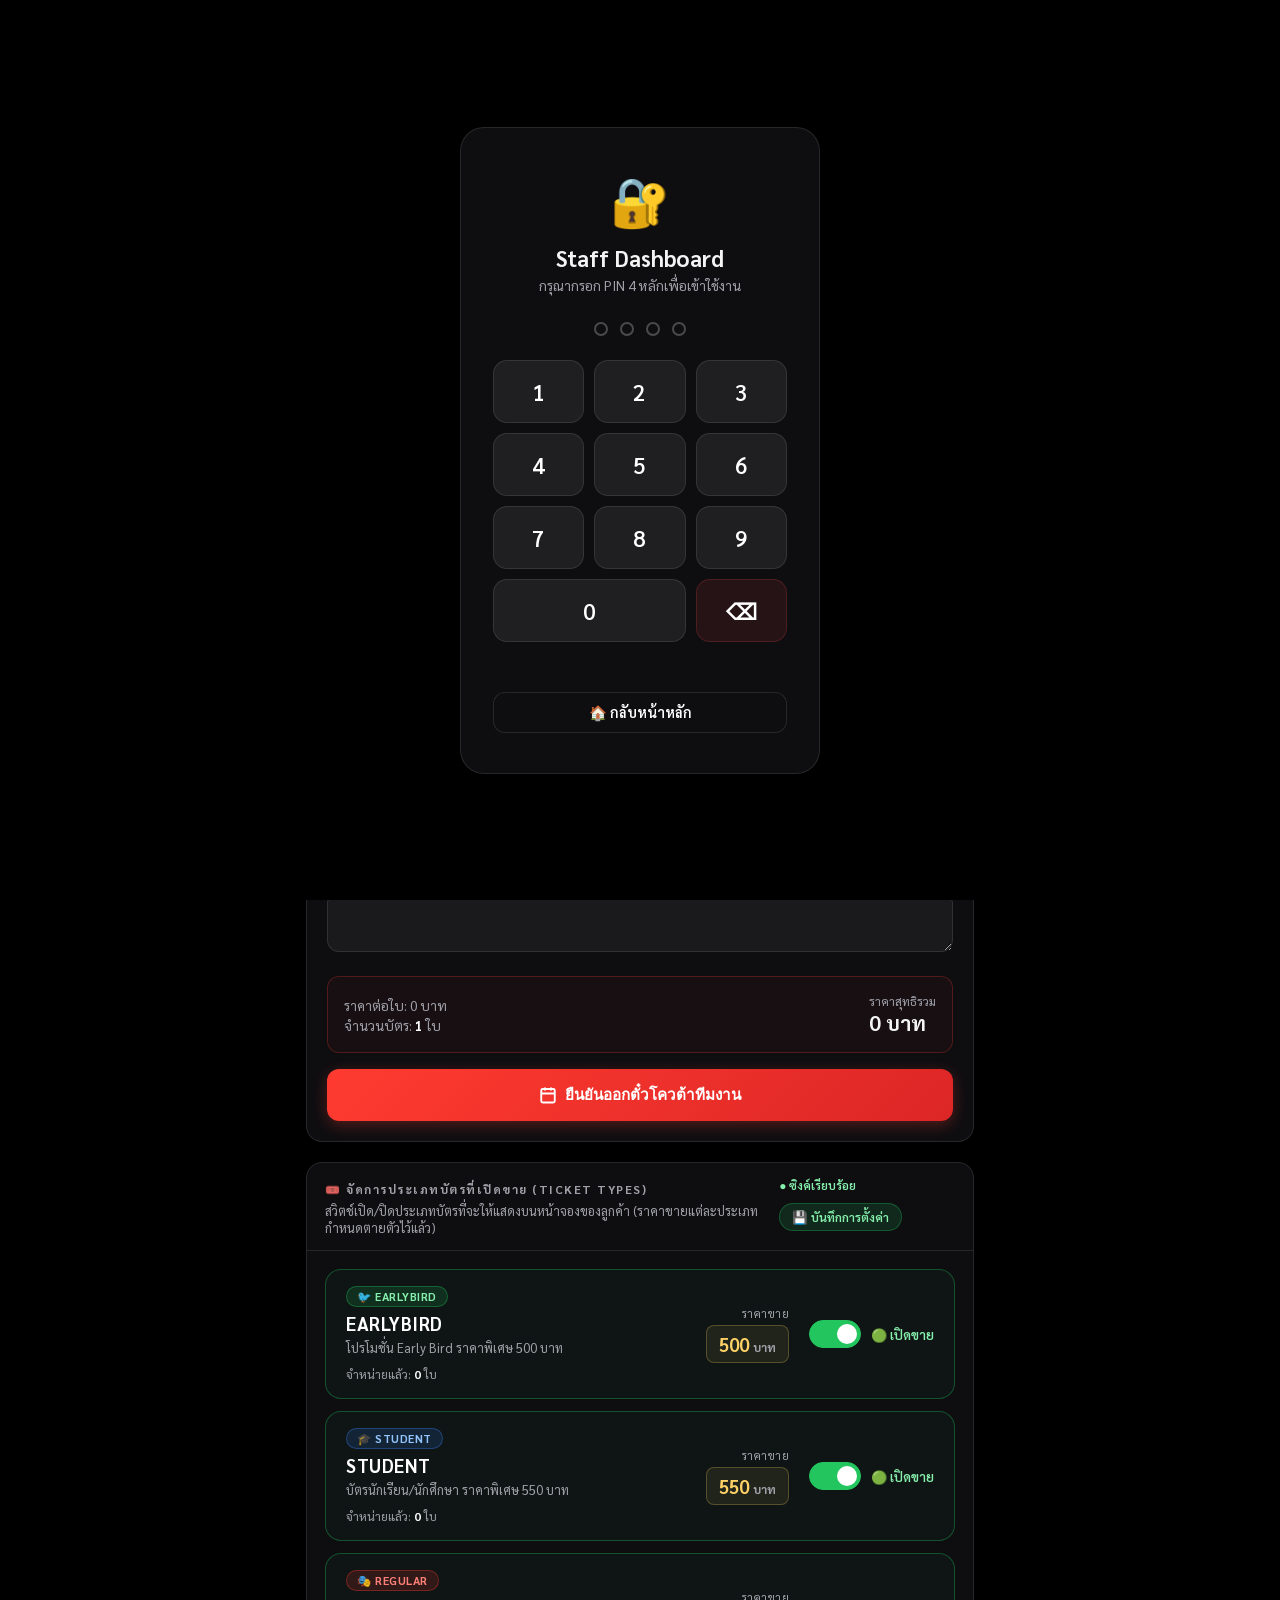
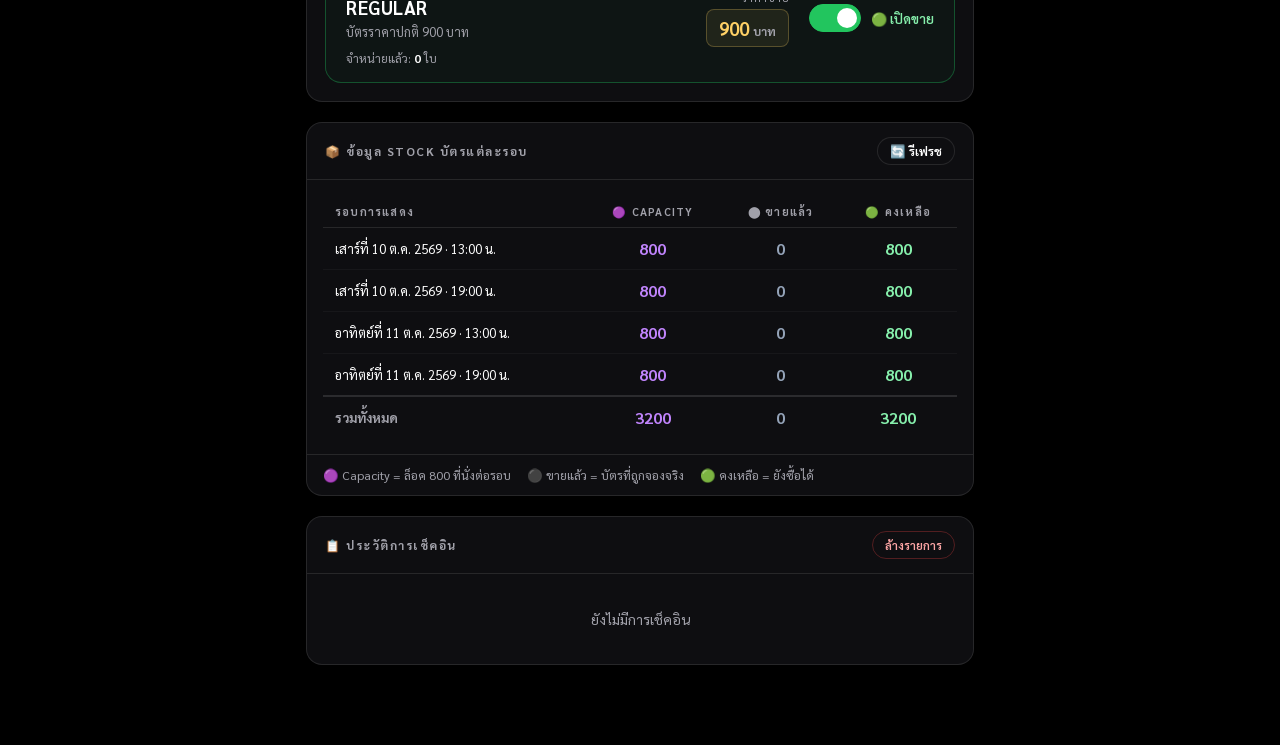
==== staff.html @ e9291b8b "Remove slip checking UI from web, save slips directly to Google Drive and attach link in Google Shee" ====
<!DOCTYPE html>
<html lang="th">
<head>
  <meta charset="UTF-8" />
  <meta name="viewport" content="width=device-width, initial-scale=1.0" />
  <meta name="theme-color" content="#000000" />
  <meta name="apple-mobile-web-app-capable" content="yes" />
  <meta name="apple-mobile-web-app-status-bar-style" content="default" />
  <title>🔐 Staff Portal — แฟ้มคดีกิเลนแดง : สังหารหมู่เขาศูนย์ (Red Kiren File)</title>
  <meta name="robots" content="noindex, nofollow" />
  <link rel="preconnect" href="https://fonts.googleapis.com" />
  <link rel="preconnect" href="https://fonts.gstatic.com" crossorigin />
  <link href="https://fonts.googleapis.com/css2?family=Sarabun:wght@300;400;500;600;700&display=swap" rel="stylesheet" />
  <script src="assets/qrcodejs.min.js"></script>

  <style>
    :root {
      --bg: #000000; --surface: #0e0e11; --border: rgba(255,255,255,0.1);
      --purple: #ff3b30; --purple-light: #ff6b60; --gold: #ffffff; --gold-light: #f4f4f5;
      --success: #22c55e; --warning: #f59e0b; --error: #ef4444;
      --text: #ffffff; --muted: #a1a1aa; --radius: 16px;
      --transition: all 0.3s cubic-bezier(0.4,0,0.2,1);
    }
    *, *::before, *::after { box-sizing: border-box; margin: 0; padding: 0; }
    body { font-family: 'Sarabun', sans-serif; background: #000000; color: var(--text); min-height: 100vh; }

    /* ══ PIN OVERLAY ══════════════════════════════════════════════ */
    #pin-overlay {
      position: fixed; inset: 0; z-index: 9999;
      background: #000000;
      display: flex; align-items: center; justify-content: center;
    }
    #pin-overlay.hidden { display: none; }
    .pin-box {
      width: 100%; max-width: 360px; padding: 40px 32px;
      background: var(--surface); border: 1px solid var(--border);
      border-radius: 24px; text-align: center;
      animation: pinFadeIn 0.5s ease;
    }
    @keyframes pinFadeIn { from { opacity:0; transform:translateY(20px); } to { opacity:1; transform:none; } }
    .pin-icon { font-size: 3rem; margin-bottom: 12px; }
    .pin-title { font-size: 1.4rem; font-weight: 700; color: var(--gold-light); margin-bottom: 4px; }
    .pin-sub   { font-size: 0.85rem; color: var(--muted); margin-bottom: 28px; }
    .pin-dots  { display: flex; justify-content: center; gap: 12px; margin-bottom: 24px; }
    .pin-dot   { width: 14px; height: 14px; border-radius: 50%; border: 2px solid rgba(255,255,255,0.25); background: transparent; transition: all 0.2s; }
    .pin-dot.filled { background: var(--purple-light); border-color: var(--purple-light); box-shadow: 0 0 8px rgba(255,59,48,0.6); }
    .pin-dot.error  { background: var(--error); border-color: var(--error); animation: shake 0.4s ease; }
    .pin-keypad { display: grid; grid-template-columns: repeat(3,1fr); gap: 10px; margin-bottom: 16px; }
    .pin-key { background: rgba(255,255,255,0.07); border: 1px solid rgba(255,255,255,0.1); border-radius: 14px; color: var(--text); font-family: inherit; font-size: 1.4rem; font-weight: 600; padding: 16px; cursor: pointer; transition: var(--transition); }
    .pin-key:hover  { background: rgba(255,59,48,0.2); border-color: var(--purple-light); transform: translateY(-1px); }
    .pin-key:active { transform: scale(0.95); }
    .pin-key.wide   { grid-column: span 2; }
    .pin-key.del    { background: rgba(239,68,68,0.1); border-color: rgba(239,68,68,0.2); }
    .pin-error-msg  { font-size: 0.82rem; color: #fca5a5; min-height: 20px; margin-top: 4px; opacity: 0; transition: opacity 0.2s; }
    .pin-error-msg.show { opacity: 1; }
    @keyframes shake { 0%,100%{transform:none} 20%,60%{transform:translateX(-5px)} 40%,80%{transform:translateX(5px)} }

    /* ══ HEADER ════════════════════════════════════════════════ */
    .staff-header {
      position: sticky; top: 0; z-index: 100;
      background: rgba(0, 0, 0, 0.95); backdrop-filter: blur(20px);
      border-bottom: 1px solid var(--border); padding: 14px 20px;
      display: flex; align-items: center; justify-content: space-between; gap: 12px;
    }
    .staff-logo {
      font-size: 1rem; font-weight: 700;
      display: inline-flex; align-items: center; gap: 6px;
      position: absolute;
      left: 50%;
      top: 50%;
      transform: translate(-50%, -50%);
      white-space: nowrap;
    }
    .logo-emoji {
      -webkit-text-fill-color: initial !important;
      background: none !important;
      background-clip: initial !important;
      -webkit-background-clip: initial !important;
      display: inline-block;
    }
    .logo-text {
      color: var(--gold-light);
      display: inline-block;
    }
    .logo-short { display: none; }
    .staff-badge { background: rgba(239,68,68,0.15); border: 1px solid rgba(239,68,68,0.3); color: #fca5a5; padding: 4px 12px; border-radius: 50px; font-size: 0.72rem; font-weight: 700; }
    .staff-link  { color: var(--muted); font-size: 0.82rem; text-decoration: none; padding: 6px 14px; border: 1px solid var(--border); border-radius: 50px; transition: var(--transition); }
    .staff-link:hover { color: var(--text); border-color: var(--purple-light); }

    @media (max-width: 600px) {
      .staff-header {
        display: grid;
        grid-template-columns: 1fr 1fr;
        gap: 12px;
        padding: 12px 10px;
        position: relative;
      }
      .staff-logo {
        grid-column: 1 / -1;
        justify-content: center;
        position: static;
        transform: none;
        font-size: 1.05rem;
        margin-bottom: 2px;
      }
      .logo-full { display: inline !important; }
      .logo-short { display: none !important; }
      .staff-link { font-size: 0.75rem; padding: 4px 10px; }
      .staff-badge { font-size: 0.65rem; padding: 2px 8px; }
      .sync-badge span { display: none; }
      .sync-badge { padding: 6px; border-radius: 50%; }
    }

    /* ══ MAIN ══════════════════════════════════════════════════ */
    .staff-main { max-width: 700px; margin: 0 auto; padding: 24px 16px 80px; display: flex; flex-direction: column; gap: 20px; }

    /* ══ STATS ═════════════════════════════════════════════════ */
    .stats-bar { display: grid; grid-template-columns: repeat(4,1fr); gap: 10px; }
    @media(max-width:500px){ .stats-bar { grid-template-columns: repeat(2,1fr); } }
    .stat-card {
      background: var(--surface); border: 1px solid var(--border); border-radius: var(--radius);
      padding: 16px 12px; text-align: center; backdrop-filter: blur(10px);
      cursor: pointer; transition: var(--transition); user-select: none;
    }
    .stat-card:hover { transform: translateY(-3px); box-shadow: 0 8px 24px rgba(0,0,0,0.3); }
    .stat-card:active { transform: scale(0.97); }
    .stat-num   { font-size: 2.2rem; font-weight: 700; line-height: 1; }
    .stat-label { font-size: 0.72rem; color: var(--muted); margin-top: 4px; }
    .stat-hint  { font-size: 0.62rem; color: var(--muted); margin-top: 6px; opacity: 0.7; }
    .stat-total .stat-num     { color: #ff3b30; }
    .stat-checked .stat-num   { color: #86efac; }
    .stat-remaining .stat-num { color: var(--gold-light); }
    .stat-cancelled .stat-num { color: #fca5a5; }

    /* ══ CARDS ═════════════════════════════════════════════════ */
    .card { background: var(--surface); border: 1px solid var(--border); border-radius: var(--radius); backdrop-filter: blur(10px); overflow: hidden; }
    .card-header { padding: 14px 18px; border-bottom: 1px solid var(--border); display: flex; align-items: center; justify-content: space-between; }
    .card-title  { font-size: 0.75rem; font-weight: 700; text-transform: uppercase; letter-spacing: 1.5px; color: var(--muted); }

    /* ══ SCANNER ════════════════════════════════════════════════ */
    .scanner-viewport { background: #000; min-height: 180px; display: flex; align-items: center; justify-content: center; }
    .scan-placeholder { display: flex; flex-direction: column; align-items: center; gap: 10px; color: var(--muted); text-align: center; padding: 32px; }
    .scan-placeholder svg { color: var(--purple-light); }
    .scan-placeholder p { font-size: 0.9rem; }
    #reader { width: 100%; }
    #reader video { width: 100% !important; }
    #reader img   { display: none !important; }

    /* ══ BUTTONS ════════════════════════════════════════════════ */
    .btn { display: inline-flex; align-items: center; justify-content: center; gap: 8px; border: none; border-radius: 50px; font-family: inherit; font-size: 0.9rem; font-weight: 600; cursor: pointer; transition: var(--transition); padding: 10px 20px; }
    .btn-scan { background: linear-gradient(135deg, var(--purple), var(--purple-light)); color: white; }
    .btn-scan:hover { transform: translateY(-1px); box-shadow: 0 6px 20px rgba(255,59,48,0.4); }
    .btn-scan.stop { background: linear-gradient(135deg,#dc2626,#ef4444); }
    .btn-check { background: var(--surface); border: 1px solid var(--border); color: var(--text); }
    .btn-check:hover { border-color: var(--purple-light); background: rgba(255,59,48,0.12); }
    .btn-danger { background: transparent; border: 1px solid rgba(239,68,68,0.3); color: #fca5a5; font-size: 0.75rem; padding: 5px 12px; }
    .btn-danger:hover { background: rgba(239,68,68,0.1); }
    .btn-edit   { background: rgba(212,160,23,0.12); border: 1px solid rgba(212,160,23,0.3); color: var(--gold-light); font-size: 0.8rem; padding: 6px 14px; }
    .btn-edit:hover { background: rgba(212,160,23,0.2); }
    .btn-save   { background: linear-gradient(135deg,#16a34a,#22c55e); color: white; padding: 10px 24px; }
    .btn-save:hover { transform: translateY(-1px); box-shadow: 0 4px 16px rgba(34,197,94,0.3); }
    .btn-cancel-edit { background: transparent; border: 1px solid var(--border); color: var(--muted); padding: 10px 20px; }
    .btn-cancel-edit:hover { border-color: var(--purple-light); color: var(--text); }
    .btn-restore { background: rgba(34,197,94,0.12); border: 1px solid rgba(34,197,94,0.3); color: #86efac; font-size: 0.8rem; padding: 6px 14px; }
    .btn-restore:hover { background: rgba(34,197,94,0.2); }
    /* Per-ticket action buttons */
    .ticket-status-actions { display: flex; gap: 6px; flex-wrap: wrap; align-items: center; flex-shrink: 0; }
    .btn-tkt { display: inline-flex; align-items: center; gap: 4px; border: 1px solid; border-radius: 50px; font-family: inherit; font-size: 0.7rem; font-weight: 600; padding: 4px 10px; cursor: pointer; transition: var(--transition); white-space: nowrap; }
    .btn-tkt-checkin  { background: rgba(34,197,94,0.12);  border-color: rgba(34,197,94,0.3);  color: #86efac; }
    .btn-tkt-checkin:hover  { background: rgba(34,197,94,0.25); }
    .btn-tkt-undo     { background: rgba(245,158,11,0.12); border-color: rgba(245,158,11,0.3); color: #fde68a; }
    .btn-tkt-undo:hover     { background: rgba(245,158,11,0.25); }
    .btn-tkt-cancel   { background: rgba(239,68,68,0.1);   border-color: rgba(239,68,68,0.25); color: #fca5a5; }
    .btn-tkt-cancel:hover   { background: rgba(239,68,68,0.2); }
    .btn-tkt-restore  { background: rgba(255,59,48,0.15); border-color: rgba(255,59,48,0.3); color: #ff6b60; }
    .btn-tkt-restore:hover  { background: rgba(255,59,48,0.3); }

    /* ══ MANUAL INPUT ═══════════════════════════════════════════ */
    .manual-row { display: flex; gap: 10px; padding: 14px 18px; border-top: 1px solid var(--border); }
    .manual-row input { flex: 1; background: rgba(255,255,255,0.05); border: 1.5px solid var(--border); border-radius: 12px; padding: 11px 14px; color: var(--text); font-family: inherit; font-size: 0.9rem; outline: none; transition: var(--transition); }
    .manual-row input:focus { border-color: var(--purple-light); box-shadow: 0 0 0 3px rgba(255,59,48,0.18); }
    .manual-row input::placeholder { color: var(--muted); }

    /* ══ RESULT ═════════════════════════════════════════════════ */
    .result-card { border-radius: var(--radius); padding: 24px; text-align: center; display: flex; flex-direction: column; align-items: center; gap: 14px; border: 1px solid; animation: slideIn 0.3s ease; }
    @keyframes slideIn { from{opacity:0;transform:translateY(12px)} to{opacity:1;transform:none} }
    .result-card.ok  { background: rgba(34,197,94,0.08);  border-color: rgba(34,197,94,0.3); }
    .result-card.dup { background: rgba(245,158,11,0.08); border-color: rgba(245,158,11,0.3); }
    .result-card.err { background: rgba(239,68,68,0.08);  border-color: rgba(239,68,68,0.3); }
    .result-icon  { font-size: 3.5rem; line-height: 1; }
    .result-title { font-size: 1.4rem; font-weight: 700; }
    .result-card.ok  .result-title { color: #86efac; }
    .result-card.dup .result-title { color: #fde68a; }
    .result-card.err .result-title { color: #fca5a5; }
    .result-table { background: rgba(255,255,255,0.05); border-radius: 12px; width: 100%; overflow: hidden; }
    .result-row { display: flex; justify-content: space-between; align-items: center; padding: 10px 16px; border-bottom: 1px solid rgba(255,255,255,0.05); font-size: 0.88rem; }
    .result-row:last-child { border-bottom: none; }
    .result-row span:first-child { color: var(--muted); }
    .result-row strong { font-weight: 600; text-align: right; }

    /* ══ LOG ════════════════════════════════════════════════════ */
    .log-list  { max-height: 320px; overflow-y: auto; }
    .log-item  { display: flex; align-items: center; gap: 12px; padding: 11px 18px; border-bottom: 1px solid rgba(255,255,255,0.04); font-size: 0.84rem; animation: slideIn 0.2s ease; }
    .log-item:last-child { border-bottom: none; }
    .log-dot   { width: 9px; height: 9px; border-radius: 50%; flex-shrink: 0; }
    .log-dot.ok  { background: var(--success); }
    .log-dot.dup { background: var(--warning); }
    .log-dot.err { background: var(--error); }
    .log-info  { flex: 1; min-width: 0; }
    .log-name  { font-weight: 600; white-space: nowrap; overflow: hidden; text-overflow: ellipsis; }
    .log-sub   { font-size: 0.76rem; color: var(--muted); }
    .log-meta  { flex-shrink: 0; text-align: right; }
    .log-time  { font-size: 0.74rem; color: var(--muted); }
    .log-status { font-size: 0.7rem; }
    .log-empty { padding: 36px; text-align: center; color: var(--muted); font-size: 0.88rem; }

    /* ══ SYNC BADGE ═════════════════════════════════════════════ */
    .sync-badge { display: inline-flex; align-items: center; gap: 5px; font-size: 0.72rem; padding: 3px 10px; border-radius: 50px; }
    .sync-badge.on  { background: rgba(34,197,94,0.15); color: #86efac; border: 1px solid rgba(34,197,94,0.3); }
    .sync-badge.off { background: rgba(255,255,255,0.06); color: #a1a1aa; border: 1px solid rgba(255,255,255,0.15); }
    .sync-dot { width: 6px; height: 6px; border-radius: 50%; }
    .sync-badge.on  .sync-dot { background: var(--success); animation: pulse 2s infinite; }
    .sync-badge.off .sync-dot { background: #71717a; }
    @keyframes pulse { 0%,100%{opacity:1} 50%{opacity:0.3} }

    /* ══ LIST MODAL ═════════════════════════════════════════════ */
    #modal-overlay {
      position: fixed; inset: 0; z-index: 400;
      background: rgba(0,0,0,0.82); backdrop-filter: blur(8px);
      display: none; align-items: flex-start; justify-content: center;
      padding: 20px 16px 40px; overflow-y: auto;
    }
    #modal-overlay.open { display: flex; animation: fadeIn 0.25s ease; }
    @keyframes fadeIn { from{opacity:0} to{opacity:1} }
    .modal-box {
      width: 100%; max-width: 620px;
      background: #141414;
      border: 1px solid #2e2e2e;
      border-radius: 20px;
      overflow: hidden;
      box-shadow: 0 20px 50px rgba(0,0,0,0.9);
      animation: modalSlide 0.3s ease;
      margin: auto;
      color: #ffffff;
    }
    @keyframes modalSlide { from{opacity:0;transform:translateY(20px)} to{opacity:1;transform:none} }
    .modal-header {
      display: flex; align-items: center; justify-content: space-between;
      padding: 18px 20px;
      background: #1c1c1c;
      border-bottom: 1px solid #282828;
    }
    .modal-title  { font-size: 1.05rem; font-weight: 700; color: #ffffff; }
    .modal-close  {
      background: #2a2a2a; border: 1px solid #3a3a3a;
      border-radius: 50%; width: 34px; height: 34px;
      cursor: pointer; color: #ffffff; font-size: 1.1rem;
      display: flex; align-items: center; justify-content: center;
      transition: var(--transition);
    }
    .modal-close:hover { background: #ff3b30; border-color: #ff3b30; color: #ffffff; }
    .modal-filter {
      display: flex; gap: 8px; padding: 14px 16px;
      background: #141414;
      border-bottom: 1px solid #222222;
    }
    .modal-search {
      flex: 1; background: #1f1f1f;
      border: 1px solid #383838;
      border-radius: 10px; padding: 10px 14px;
      color: #ffffff; font-family: inherit; font-size: 0.9rem;
      outline: none; transition: var(--transition);
    }
    .modal-search:focus { border-color: #ff3b30; box-shadow: 0 0 0 3px rgba(255,59,48,0.2); }
    .modal-search::placeholder { color: #888888; }
    .customer-list { max-height: 54vh; overflow-y: auto; background: #141414; }
    /* Show filter */
    .modal-show-filter {
      display: flex; align-items: center; gap: 8px;
      padding: 10px 16px 12px;
      background: #181818;
      border-bottom: 1px solid #222222;
    }
    .modal-show-select {
      flex: 1; background: #222222;
      border: 1px solid #383838;
      border-radius: 10px; padding: 9px 12px;
      color: #ffffff; font-family: inherit; font-size: 0.88rem;
      outline: none; cursor: pointer; transition: var(--transition);
    }
    .modal-show-select:focus { border-color: #ff3b30; }
    .modal-show-select option { background: #1e1e1e; color: #ffffff; }
    .modal-sort-hint { font-size: 0.72rem; color: #888888; white-space: nowrap; flex-shrink: 0; }
    .customer-item {
      display: flex; align-items: center; gap: 14px;
      padding: 15px 20px; border-bottom: 1px solid #222222;
      transition: background 0.2s; cursor: pointer;
    }
    .customer-item:last-child { border-bottom: none; }
    .customer-item:hover { background: rgba(255,255,255,0.06); }
    .customer-item:hover .customer-arrow { opacity: 1; color: #ffffff; }
    .customer-avatar {
      width: 44px; height: 44px; border-radius: 50%;
      display: flex; align-items: center; justify-content: center;
      font-weight: 700; font-size: 1.05rem; flex-shrink: 0;
    }
    .avatar-checked { background: rgba(34,197,94,0.2); color: #86efac; border: 1px solid rgba(34,197,94,0.4); }
    .avatar-pending { background: rgba(255,255,255,0.1); color: #ffffff; border: 1px solid rgba(255,255,255,0.25); }
    .customer-info { flex: 1; min-width: 0; }
    .customer-name {
      font-weight: 600; font-size: 0.96rem;
      color: #ffffff;
      white-space: nowrap; overflow: hidden; text-overflow: ellipsis;
    }
    .customer-meta { font-size: 0.82rem; color: #cccccc; margin-top: 3px; font-weight: 400; }
    .customer-tid  { font-family: monospace; font-size: 0.72rem; color: #888888; margin-top: 3px; }
    .customer-status { flex-shrink: 0; text-align: right; }
    .customer-arrow  { flex-shrink: 0; color: #888888; opacity: 0.4; transition: opacity 0.2s; font-size: 1.1rem; }
    .status-pill { display: inline-block; padding: 4px 12px; border-radius: 50px; font-size: 0.72rem; font-weight: 700; }
    .status-pill.checked   { background: rgba(34,197,94,0.15);  color: #86efac; border: 1px solid rgba(34,197,94,0.4); }
    .status-pill.pending   { background: rgba(255,255,255,0.12); color: #f1f5f9; border: 1px solid rgba(255,255,255,0.25); }
    .status-pill.cancelled { background: rgba(239,68,68,0.15);  color: #fca5a5; border: 1px solid rgba(239,68,68,0.35); }
    .checkin-time { font-size: 0.7rem; color: #888888; margin-top: 4px; }
    .modal-empty { padding: 48px; text-align: center; color: #888888; font-size: 0.9rem; }
    .modal-count { padding: 12px 20px; font-size: 0.82rem; color: #aaaaaa; border-top: 1px solid #222222; background: #181818; text-align: right; }

    /* ══ DETAIL MODAL ═══════════════════════════════════════════ */
    #detail-overlay {
      position: fixed; inset: 0; z-index: 500;
      background: rgba(0,0,0,0.85); backdrop-filter: blur(8px);
      display: none; align-items: flex-start; justify-content: center;
      padding: 20px 16px 60px; overflow-y: auto;
    }
    #detail-overlay.open { display: flex; animation: fadeIn 0.2s ease; }
    .detail-box {
      width: 100%; max-width: 600px;
      background: #141414;
      border: 1px solid #2e2e2e;
      border-radius: 22px;
      overflow: hidden;
      box-shadow: 0 24px 54px rgba(0,0,0,0.92);
      animation: modalSlide 0.3s ease;
      margin: auto;
      color: #ffffff;
    }
    .detail-header {
      display: flex; align-items: center; justify-content: space-between;
      padding: 16px 20px;
      background: #1c1c1c;
      border-bottom: 1px solid #282828;
    }
    .detail-header-title { font-size: 0.98rem; font-weight: 700; color: #ffffff; }
    .detail-header-actions { display: flex; gap: 8px; align-items: center; }

    /* Profile section */
    .detail-profile {
      display: flex; align-items: center; gap: 16px;
      padding: 20px; border-bottom: 1px solid #222222;
      background: #181818;
    }
    .detail-avatar {
      width: 64px; height: 64px; border-radius: 50%;
      display: flex; align-items: center; justify-content: center;
      font-size: 1.6rem; font-weight: 700;
      background: rgba(255,59,48,0.15);
      border: 2px solid rgba(255,59,48,0.4);
      color: #ff6b60;
      flex-shrink: 0;
    }
    .detail-profile-info h2 { font-size: 1.15rem; font-weight: 700; color: #ffffff; margin-bottom: 4px; }
    .detail-profile-info p  { font-size: 0.86rem; color: #cccccc; }

    /* Info rows */
    .detail-section { padding: 16px 20px; border-bottom: 1px solid #222222; }
    .detail-section-title { font-size: 0.72rem; font-weight: 700; text-transform: uppercase; letter-spacing: 1.5px; color: #888888; margin-bottom: 12px; }
    .detail-row { display: flex; justify-content: space-between; align-items: flex-start; padding: 8px 0; border-bottom: 1px solid #1f1f1f; font-size: 0.88rem; gap: 12px; }
    .detail-row:last-child { border-bottom: none; }
    .detail-row .dr-label { color: #999999; flex-shrink: 0; }
    .detail-row .dr-val   { font-weight: 600; color: #ffffff; text-align: right; word-break: break-all; }
    .detail-row .dr-mono  { font-family: monospace; font-size: 0.8rem; color: #eeeeee; }

    /* Ticket list in detail */
    .detail-ticket-item {
      display: flex; align-items: center; justify-content: space-between;
      padding: 12px 14px;
      background: #1d1d1d;
      border: 1px solid #2c2c2c;
      border-radius: 10px; margin-bottom: 8px; gap: 10px;
    }
    .detail-ticket-item:last-child { margin-bottom: 0; }
    .detail-ticket-num  { font-family: monospace; font-size: 0.8rem; color: #888888; }
    .detail-ticket-id   { font-family: monospace; font-size: 0.78rem; color: #ffffff; font-weight: 600; flex: 1; min-width: 0; overflow: hidden; text-overflow: ellipsis; white-space: nowrap; }

    /* Edit form */
    .edit-form { padding: 20px; display: flex; flex-direction: column; gap: 14px; background: #141414; }
    .edit-form-group label { display: block; font-size: 0.82rem; color: #cccccc; margin-bottom: 6px; font-weight: 600; }
    .edit-form-group input,
    .edit-form-group select,
    .edit-form-group textarea {
      width: 100%; background: #1e1e1e; border: 1.5px solid #383838;
      border-radius: 10px; padding: 10px 14px; color: #ffffff; font-family: inherit;
      font-size: 0.92rem; outline: none; transition: var(--transition);
    }
    .edit-form-group input:focus,
    .edit-form-group select:focus,
    .edit-form-group textarea:focus { border-color: #ff3b30; box-shadow: 0 0 0 3px rgba(255,59,48,0.2); }
    .edit-form-group select option { background: #1e1e1e; color: #ffffff; }
    .edit-form-group textarea { resize: vertical; min-height: 80px; }
    .edit-form-actions { display: flex; gap: 10px; padding-top: 4px; }
    .edit-note { font-size: 0.8rem; color: #cccccc; padding: 10px 14px; background: #1c1c1c; border-radius: 10px; border: 1px solid #333333; }

    /* ══ STOCK TABLE ═════════════════════════════════════════════════ */
    .stock-wrap { padding: 16px; overflow-x: auto; }
    .stock-table { width: 100%; border-collapse: collapse; font-size: 0.84rem; }
    .stock-table th { padding: 8px 12px; text-align: left; font-size: 0.68rem; font-weight: 700;
      text-transform: uppercase; letter-spacing: 1.2px; color: var(--muted);
      border-bottom: 1px solid var(--border); white-space: nowrap; }
    .stock-table td { padding: 10px 12px; border-bottom: 1px solid rgba(255,255,255,0.04); vertical-align: middle; }
    .stock-table tr:last-child td { border-bottom: none; }
    .stock-row-full td { opacity: 0.6; }
    .stock-label { font-size: 0.82rem; white-space: nowrap; }
    .stock-num { text-align: center; font-weight: 700; font-size: 1rem; }
    .stock-cap  { color: #c084fc; }
    .stock-sold { color: #94a3b8; }
    .stock-ok   { color: #86efac; }
    .stock-low  { color: var(--gold-light); }
    .stock-zero { color: #fca5a5; }
    .stock-actions { display: flex; align-items: center; gap: 6px; justify-content: flex-end; }
    .btn-stock-adj {
      width: 30px; height: 30px; border-radius: 8px; border: 1px solid var(--border);
      background: rgba(255,255,255,0.06); color: var(--text); font-size: 1.1rem;
      cursor: pointer; display: flex; align-items: center; justify-content: center;
      transition: var(--transition); flex-shrink: 0;
    }
    .btn-stock-adj:hover { background: rgba(255,59,48,0.2); border-color: var(--purple-light); }
    .stock-input {
      width: 62px; background: rgba(255,255,255,0.05); border: 1.5px solid var(--border);
      border-radius: 8px; padding: 6px 8px; color: var(--text); font-family: inherit;
      font-size: 0.9rem; text-align: center; outline: none; transition: var(--transition);
    }
    .stock-input:focus { border-color: var(--purple-light); }
    .stock-soldout-badge {
      display: inline-block; padding: 2px 8px; border-radius: 50px;
      font-size: 0.65rem; font-weight: 700; background: rgba(239,68,68,0.15);
      color: #fca5a5; border: 1px solid rgba(239,68,68,0.25); margin-left: 6px;
    }
    .stock-footer { padding: 12px 16px; border-top: 1px solid var(--border);
      font-size: 0.78rem; color: var(--muted); display: flex; gap: 16px; flex-wrap: wrap; }
    .stock-footer span { display: flex; align-items: center; gap: 5px; }
    /* Quota Booking Form styling */
    .booking-form {
      display: grid;
      grid-template-columns: 1fr 1fr;
      gap: 16px;
      padding: 20px;
    }
    @media (max-width: 768px) {
      .booking-form {
        grid-template-columns: 1fr;
      }
    }
    .booking-group {
      display: flex;
      flex-direction: column;
      gap: 6px;
    }
    .booking-group.full-width {
      grid-column: 1 / -1;
    }
    .booking-group label {
      font-size: 0.85rem;
      font-weight: 600;
      color: var(--text-secondary);
    }
    .booking-group input,
    .booking-group select,
    .booking-group textarea {
      background: rgba(255,255,255,0.05);
      border: 1.5px solid var(--border);
      border-radius: 12px;
      padding: 11px 14px;
      color: var(--text);
      font-family: inherit;
      font-size: 0.9rem;
      outline: none;
      transition: var(--transition);
      width: 100%;
    }
    .booking-group input:focus,
    .booking-group select:focus,
    .booking-group textarea:focus {
      border-color: #ff3b30;
      box-shadow: 0 0 0 3px rgba(255, 59, 48, 0.15);
    }
    .booking-group textarea {
      resize: vertical;
    }
    .booking-price-calc {
      background: rgba(255, 59, 48, 0.04);
      border: 1px solid rgba(255, 59, 48, 0.25);
      border-radius: 12px;
      padding: 16px;
      display: flex;
      justify-content: space-between;
      align-items: center;
      grid-column: 1 / -1;
      margin-top: 8px;
    }
    .price-calc-details {
      display: flex;
      flex-direction: column;
      gap: 2px;
    }
    .price-calc-row {
      font-size: 0.85rem;
      color: var(--muted);
    }
    .price-calc-row strong {
      color: var(--text);
    }
    .price-calc-total {
      font-size: 1.3rem;
      font-weight: 700;
      color: var(--gold-light);
    }
    .btn-booking-submit {
      grid-column: 1 / -1;
      width: 100%;
      padding: 14px;
      font-size: 0.95rem;
      font-weight: 700;
      border-radius: 12px;
      border: none;
      background: linear-gradient(135deg, #ff3b30 0%, #dc2626 100%);
      color: #fff;
      cursor: pointer;
      display: flex;
      align-items: center;
      justify-content: center;
      gap: 8px;
      transition: var(--transition);
      box-shadow: 0 4px 15px rgba(255, 59, 48, 0.3);
    }
    .btn-booking-submit:hover {
      transform: translateY(-2px);
      box-shadow: 0 6px 20px rgba(255, 59, 48, 0.5);
    }
    .btn-booking-submit:active {
      transform: scale(0.98);
    }
    /* ══ TICKET TYPES & PRICING MANAGEMENT ══════════════════════════════ */
    .ticket-types-grid {
      display: flex;
      flex-direction: column;
      gap: 12px;
      padding: 18px;
    }
    .ticket-setting-item {
      display: flex;
      justify-content: space-between;
      align-items: center;
      gap: 16px;
      padding: 16px 20px;
      border-radius: 16px;
      background: rgba(255, 255, 255, 0.03);
      border: 1.5px solid rgba(255, 255, 255, 0.08);
      transition: all 0.25s ease;
      flex-wrap: wrap;
    }
    .ticket-setting-item.active {
      background: rgba(34, 197, 94, 0.04);
      border-color: rgba(34, 197, 94, 0.35);
    }
    .ticket-setting-item.inactive {
      opacity: 0.6;
      background: rgba(255, 255, 255, 0.015);
      border-color: rgba(255, 255, 255, 0.05);
    }
    .tsi-left {
      display: flex;
      flex-direction: column;
      gap: 4px;
      flex: 1 1 240px;
    }
    .tsi-badge {
      display: inline-block;
      align-self: flex-start;
      padding: 2px 10px;
      border-radius: 50px;
      font-size: 0.72rem;
      font-weight: 700;
      letter-spacing: 0.5px;
    }
    .tsi-badge-promo {
      background: rgba(245, 158, 11, 0.15);
      color: #fcd34d;
      border: 1px solid rgba(245, 158, 11, 0.35);
    }
    .tsi-badge-early {
      background: rgba(34, 197, 94, 0.15);
      color: #86efac;
      border: 1px solid rgba(34, 197, 94, 0.35);
    }
    .tsi-badge-student {
      background: rgba(59, 130, 246, 0.15);
      color: #93c5fd;
      border: 1px solid rgba(59, 130, 246, 0.35);
    }
    .tsi-badge-regular {
      background: rgba(255, 59, 48, 0.15);
      color: #ff8078;
      border: 1px solid rgba(255, 59, 48, 0.35);
    }
    .tsi-name {
      font-size: 1.15rem;
      font-weight: 700;
      color: #ffffff;
      letter-spacing: 0.5px;
    }
    .tsi-desc {
      font-size: 0.8rem;
      color: var(--muted);
    }
    .tsi-right {
      display: flex;
      align-items: center;
      gap: 20px;
      flex-wrap: wrap;
    }
    .tsi-price-wrap {
      display: flex;
      flex-direction: column;
      gap: 4px;
      align-items: flex-end;
    }
    .tsi-price-label {
      font-size: 0.72rem;
      color: var(--muted);
      text-transform: uppercase;
      letter-spacing: 0.5px;
    }
    .tsi-fixed-price {
      font-size: 1.15rem;
      font-weight: 700;
      color: #ffd166;
      padding: 6px 12px;
      background: rgba(255, 209, 102, 0.08);
      border: 1px solid rgba(255, 209, 102, 0.25);
      border-radius: 8px;
      white-space: nowrap;
    }
    .tsi-toggle-wrap {
      display: flex;
      align-items: center;
      gap: 10px;
      min-width: 120px;
    }
    .tsi-status-text {
      font-size: 0.82rem;
      font-weight: 600;
      white-space: nowrap;
    }
    .tsi-status-on {
      color: #86efac;
    }
    .tsi-status-off {
      color: #94a3b8;
    }

    /* Switch Component */
    .switch {
      position: relative;
      display: inline-block;
      width: 52px;
      height: 28px;
      flex-shrink: 0;
    }
    .switch input {
      opacity: 0;
      width: 0;
      height: 0;
    }
    .slider {
      position: absolute;
      cursor: pointer;
      top: 0; left: 0; right: 0; bottom: 0;
      background-color: rgba(255, 255, 255, 0.15);
      transition: .3s;
      border-radius: 28px;
      border: 1px solid rgba(255, 255, 255, 0.2);
    }
    .slider:before {
      position: absolute;
      content: "";
      height: 20px;
      width: 20px;
      left: 3px;
      bottom: 3px;
      background-color: white;
      transition: .3s;
      border-radius: 50%;
    }
    .switch input:checked + .slider {
      background-color: #22c55e;
      border-color: #22c55e;
    }
    .switch input:checked + .slider:before {
      transform: translateX(24px);
    }
  </style>
</head>
<body>

<!-- ══ PIN OVERLAY ══════════════════════════════════════════════════════════ -->
<div id="pin-overlay">
  <div class="pin-box">
    <div class="pin-icon">🔐</div>
    <div class="pin-title">Staff Dashboard</div>
    <div class="pin-sub">กรุณากรอก PIN 4 หลักเพื่อเข้าใช้งาน</div>
    <div class="pin-dots" id="pin-dots">
      <div class="pin-dot" id="pd-0"></div><div class="pin-dot" id="pd-1"></div>
      <div class="pin-dot" id="pd-2"></div><div class="pin-dot" id="pd-3"></div>
    </div>
    <div class="pin-keypad">
      <button class="pin-key" onclick="pinPress('1')">1</button>
      <button class="pin-key" onclick="pinPress('2')">2</button>
      <button class="pin-key" onclick="pinPress('3')">3</button>
      <button class="pin-key" onclick="pinPress('4')">4</button>
      <button class="pin-key" onclick="pinPress('5')">5</button>
      <button class="pin-key" onclick="pinPress('6')">6</button>
      <button class="pin-key" onclick="pinPress('7')">7</button>
      <button class="pin-key" onclick="pinPress('8')">8</button>
      <button class="pin-key" onclick="pinPress('9')">9</button>
      <button class="pin-key wide" onclick="pinPress('0')">0</button>
      <button class="pin-key del"  onclick="pinDel()">⌫</button>
    </div>
    <div class="pin-error-msg" id="pin-error-msg">รหัสไม่ถูกต้อง กรุณาลองใหม่</div>
    <a href="index.html" class="btn btn-check" style="width:100%; border-radius:12px; margin-top:14px; text-decoration:none; display:inline-flex; align-items:center; justify-content:center; gap:8px;">🏠 กลับหน้าหลัก</a>
  </div>
</div>

<!-- ══ LIST MODAL ═══════════════════════════════════════════════════════════ -->
<div id="modal-overlay" onclick="handleModalBgClick(event)">
  <div class="modal-box" id="modal-box">
    <div class="modal-header">
      <div class="modal-title" id="modal-title">รายชื่อลูกค้า</div>
      <button class="modal-close" onclick="closeModal()">✕</button>
    </div>
    <div class="modal-filter">
      <input class="modal-search" id="modal-search" type="text"
             placeholder="🔍 ค้นหาชื่อ / เบอร์ / รหัสบัตร" oninput="filterCustomers()" />
    </div>
    <div class="modal-show-filter">
      <select id="modal-show-select" class="modal-show-select" onchange="filterCustomers()">
        <option value="all">📅 ทุกรอบ</option>
      </select>
      <span class="modal-sort-hint">⏱ เรียงตามวันซื้อ</span>
    </div>
    <div class="customer-list" id="customer-list"></div>
    <div class="modal-count"  id="modal-count"></div>
  </div>
</div>

<!-- ══ DETAIL MODAL ══════════════════════════════════════════════════════════ -->
<div id="detail-overlay" onclick="handleDetailBgClick(event)">
  <div class="detail-box" id="detail-box">
    <div class="detail-header">
      <button class="btn btn-cancel-edit" style="padding:6px 14px;border-radius:50px;font-size:0.82rem" onclick="closeDetailModal()">← กลับ</button>
      <div class="detail-header-title" id="detail-header-title">รายละเอียดลูกค้า</div>
      <div class="detail-header-actions">
        <button class="btn btn-restore" id="btn-restore-order" onclick="confirmRestoreOrder()" style="display:none">♻️ กู้คืน</button>
        <button class="btn btn-danger" id="btn-delete-order" onclick="confirmDeleteOrderPermanently()" style="display:none;background:#ef4444;border-color:#dc2626;color:#fff;font-size:0.8rem;padding:6px 14px">🗑️ ลบถาวร</button>
        <button class="btn btn-danger" id="btn-cancel-order" onclick="confirmCancelOrder()" style="font-size:0.8rem;padding:6px 14px">🚫 ยกเลิก</button>
        <button class="btn btn-edit" id="btn-edit-toggle" onclick="toggleEditMode()">✏️ แก้ไข</button>
      </div>
    </div>

    <!-- VIEW MODE -->
    <div id="detail-view-mode">
      <!-- Cancelled notice banner (shown when order is cancelled) -->
      <div id="dv-cancelled-banner" style="display:none;background:rgba(239,68,68,0.12);border-bottom:1px solid rgba(239,68,68,0.3);padding:12px 20px;color:#fca5a5;font-size:0.85rem;font-weight:600;gap:8px;align-items:center">
        🚫 ออร์เดอร์นี้ถูกยกเลิกแล้ว — กดปุ่ม ♻️ กู้คืน เพื่อเปิดใช้งานใหม่
      </div>
      <div class="detail-profile">
        <div class="detail-avatar" id="dv-avatar">?</div>
        <div class="detail-profile-info">
          <h2 id="dv-name">—</h2>
          <p id="dv-phone">—</p>
          <p id="dv-email" style="margin-top:2px"></p>
        </div>
      </div>

      <div class="detail-section">
        <div class="detail-section-title">📋 ข้อมูลคำสั่งซื้อ</div>
        <div class="detail-row"><span class="dr-label">รหัสคำสั่งซื้อ</span><span class="dr-val dr-mono" id="dv-orderid">—</span></div>
        <div class="detail-row"><span class="dr-label">รอบการแสดง</span><span class="dr-val" id="dv-showdate">—</span></div>
        <div class="detail-row"><span class="dr-label">ประเภทบัตร</span><span class="dr-val" id="dv-type">—</span></div>
        <div class="detail-row"><span class="dr-label">จำนวน</span><span class="dr-val" id="dv-qty">—</span></div>
        <div class="detail-row"><span class="dr-label">ราคารวม</span><span class="dr-val" id="dv-total">—</span></div>
        <div class="detail-row" id="dv-note-row" style="display:none"><span class="dr-label">หมายเหตุ</span><span class="dr-val" id="dv-note">—</span></div>
        <div class="detail-row"><span class="dr-label">วันที่จอง</span><span class="dr-val" id="dv-timestamp">—</span></div>
      </div>

      <div class="detail-section" id="dv-tickets-section">
        <div class="detail-section-title">🎫 บัตรในออร์เดอร์</div>
        <div id="dv-tickets-list"></div>
      </div>

    </div>

    <!-- EDIT MODE -->
    <div id="detail-edit-mode" style="display:none">
      <div class="edit-form">
        <div class="edit-note">⚠️ การแก้ไขจะอัปเดตข้อมูลใน localStorage และมีผลต่อทุกบัตรในออร์เดอร์นี้</div>

        <div class="edit-form-group">
          <label>ชื่อ–นามสกุล</label>
          <input type="text" id="edit-name" />
        </div>
        <div class="edit-form-group">
          <label>เบอร์โทรศัพท์</label>
          <input type="tel" id="edit-phone" />
        </div>
        <div class="edit-form-group">
          <label>อีเมล</label>
          <input type="email" id="edit-email" />
        </div>
        <div class="edit-form-group">
          <label>หมายเหตุ</label>
          <textarea id="edit-note"></textarea>
        </div>
        <div class="edit-form-group">
          <label>ประเภทบัตร</label>
          <select id="edit-type">
            <option value="EARLYBIRD">🐦 EARLYBIRD (500 บาท)</option>
            <option value="STUDENT">🎓 STUDENT (550 บาท)</option>
            <option value="REGULAR">🎭 REGULAR (900 บาท)</option>
            <option value="บัตรโควต้า">🎟️ บัตรโควต้า / สปอนเซอร์ (0 บาท)</option>
          </select>
        </div>
        <div class="edit-form-group">
          <label>รอบการแสดง</label>
          <select id="edit-showdate"><!-- populated by JS --></select>
        </div>

        <div class="edit-form-actions">
          <button class="btn btn-save" onclick="saveCustomerEdit()">💾 บันทึกการแก้ไข</button>
          <button class="btn btn-cancel-edit" onclick="cancelEdit()">ยกเลิก</button>
        </div>
      </div>
    </div>
  </div>
</div>

<!-- ══ HEADER ════════════════════════════════════════════════════════════════ -->
<header class="staff-header">
  <div class="staff-logo">
    <span class="logo-emoji">🎭</span>
    <span class="logo-text logo-full">แฟ้มคดีกิเลนแดง : สังหารหมู่เขาศูนย์</span>
    <span class="logo-text logo-short">RED KIREN FILE</span>
  </div>
  <div style="display:flex;gap:8px;align-items:center;flex-wrap:wrap">
    <button id="btn-cloud-sync" onclick="syncAllFromSheets()" class="staff-link" style="background:rgba(255,255,255,0.08); border:1px solid rgba(255,255,255,0.2); color:#fff; display:inline-flex; align-items:center; gap:6px; cursor:pointer; font-family:inherit; padding:6px 14px; border-radius:50px; font-size:0.8rem; font-weight:600; transition:all 0.2s">
      🔄 ซิงค์ข้อมูล Sheets
    </button>
    <div id="sync-indicator" class="sync-badge off">
      <div class="sync-dot"></div><span>โหมดออฟไลน์</span>
    </div>
  </div>
  <div style="display:flex;gap:8px;align-items:center">
    <a href="index.html" class="staff-link">🏠 กลับหน้าหลัก</a>
    <span class="staff-badge">🔐 STAFF</span>
  </div>
</header>

<main class="staff-main">

  <!-- STATS (clickable) -->
  <div class="stats-bar">
    <div class="stat-card stat-total" onclick="openModal('all')">
      <div class="stat-num" id="stat-total">0</div>
      <div class="stat-label">บัตรทั้งหมด</div>
      <div class="stat-hint">👆 แตะดูรายชื่อ</div>
    </div>
    <div class="stat-card stat-checked" onclick="openModal('checked')">
      <div class="stat-num" id="stat-checked">0</div>
      <div class="stat-label">เช็คอินแล้ว</div>
      <div class="stat-hint">👆 แตะดูรายชื่อ</div>
    </div>
    <div class="stat-card stat-remaining" onclick="openModal('pending')">
      <div class="stat-num" id="stat-remaining">0</div>
      <div class="stat-label">ยังไม่เข้างาน</div>
      <div class="stat-hint">👆 แตะดูรายชื่อ</div>
    </div>
    <div class="stat-card stat-cancelled" onclick="openModal('cancelled')">
      <div class="stat-num" id="stat-cancelled">0</div>
      <div class="stat-label">ยกเลิกแล้ว</div>
      <div class="stat-hint">👆 แตะดูรายชื่อ</div>
    </div>
  </div>

  <!-- SCANNER -->
  <div class="card">
    <div class="card-header">
      <span class="card-title">📷 สแกน QR Code</span>
      <button class="btn btn-scan" id="btn-toggle" onclick="toggleScanner()">📷 เปิดกล้องสแกน</button>
    </div>
    <div class="scanner-viewport" id="scanner-viewport">
      <div class="scan-placeholder" id="scan-placeholder">
        <svg width="52" height="52" viewBox="0 0 24 24" fill="none" stroke="currentColor" stroke-width="1.2">
          <path d="M3 7V5a2 2 0 0 1 2-2h2M17 3h2a2 2 0 0 1 2 2v2M21 17v2a2 2 0 0 1-2 2h-2M7 21H5a2 2 0 0 1-2-2v-2"/>
          <rect x="7" y="7" width="10" height="10" rx="1"/>
        </svg>
        <p>กดปุ่มเพื่อเปิดกล้อง<br/>หรือพิมพ์รหัสบัตรด้านล่าง</p>
      </div>
      <div id="reader" style="display:none;width:100%"></div>
    </div>
    <div class="manual-row">
      <input type="text" id="manual-id" placeholder="รหัสบัตร เช่น FNH-20241201-AB123-T01"
             onkeydown="if(event.key==='Enter') manualCheck()" />
      <button class="btn btn-check" onclick="manualCheck()">ตรวจสอบ</button>
    </div>
  </div>

  <!-- RESULT -->
  <div id="result-wrap" style="display:none"></div>

  <!-- QUOTA BOOKING -->
  <div class="card">
    <div class="card-header">
      <span class="card-title">🎫 ออกตั๋วโควต้า / จองบัตรพิเศษ (แอดมิน)</span>
    </div>
    <div class="booking-form">
      <div class="booking-group">
        <label for="sb-name">ชื่อ–นามสกุลผู้ซื้อ <span style="color:var(--error)">*</span></label>
        <input type="text" id="sb-name" required />
      </div>
      <div class="booking-group">
        <label for="sb-phone">เบอร์โทรศัพท์ <span style="color:var(--error)">*</span></label>
        <input type="tel" id="sb-phone" pattern="[0-9]{9,10}" required />
      </div>
      <div class="booking-group">
        <label for="sb-email">อีเมล (ไม่บังคับ)</label>
        <input type="email" id="sb-email" />
      </div>
      <div class="booking-group">
        <label for="sb-showdate">รอบการแสดง <span style="color:var(--error)">*</span></label>
        <select id="sb-showdate" onchange="updateQuotaBookingPrice()"></select>
      </div>
      <div class="booking-group">
        <label for="sb-type">ประเภทบัตร <span style="color:var(--error)">*</span></label>
        <select id="sb-type" onchange="updateQuotaBookingPrice()">
          <option value="บัตรโควต้า">🎟️ บัตรโควต้า / สปอนเซอร์ (0 บาท)</option>
          <option value="EARLYBIRD">🐦 EARLYBIRD (500 บาท)</option>
          <option value="STUDENT">🎓 STUDENT (550 บาท)</option>
          <option value="REGULAR">🎭 REGULAR (900 บาท)</option>
        </select>
      </div>
      <div class="booking-group">
        <label for="sb-qty">จำนวนบัตร <span style="color:var(--error)">*</span></label>
        <input type="number" id="sb-qty" min="1" max="100" value="1" oninput="updateQuotaBookingPrice()" />
      </div>
      <div class="booking-group full-width">
        <label for="sb-note">หมายเหตุการจอง</label>
        <textarea id="sb-note" rows="2"></textarea>
      </div>
      
      <!-- Price Calculation Preview -->
      <div class="booking-price-calc">
        <div class="price-calc-details">
          <div class="price-calc-row">ราคาต่อใบ: <span id="sb-calc-original">0</span> บาท</div>
          <div class="price-calc-row">จำนวนบัตร: <strong id="sb-calc-qty">1</strong> ใบ</div>
        </div>
        <div>
          <div class="price-calc-row" style="text-align:right;font-size:0.75rem">ราคาสุทธิรวม</div>
          <div class="price-calc-total"><span id="sb-calc-total">0</span> บาท</div>
        </div>
      </div>

      <button class="btn-booking-submit" onclick="submitQuotaBooking()">
        <svg width="18" height="18" viewBox="0 0 24 24" fill="none" stroke="currentColor" stroke-width="2.5"><rect x="3" y="4" width="18" height="18" rx="2"/><path d="M16 2v4M8 2v4M3 10h18"/></svg>
        ยืนยันออกตั๋วโควต้าทีมงาน
      </button>
    </div>
  </div>

  <!-- TICKET PRICING & TYPES MANAGEMENT -->
  <div class="card" id="ticket-pricing-card">
    <div class="card-header" style="align-items:flex-start">
      <div>
        <span class="card-title">🎟️ จัดการประเภทบัตรที่เปิดขาย (Ticket Types)</span>
        <div style="font-size:0.8rem;color:var(--muted);margin-top:4px">
          สวิตช์เปิด/ปิดประเภทบัตรที่จะให้แสดงบนหน้าจองของลูกค้า (ราคาขายแต่ละประเภทกำหนดตายตัวไว้แล้ว)
        </div>
      </div>
      <div style="display:flex;gap:10px;align-items:center;flex-wrap:wrap">
        <span id="ticket-config-sync-status" style="font-size:0.75rem;color:#86efac;font-weight:600">● ซิงค์เรียบร้อย</span>
        <button class="btn btn-check" onclick="saveAllTicketConfigs(true)" style="font-size:0.78rem;padding:5px 12px;background:rgba(34,197,94,0.15);border-color:rgba(34,197,94,0.3);color:#86efac;">
          💾 บันทึกการตั้งค่า
        </button>
      </div>
    </div>
    <div class="ticket-types-grid" id="ticket-types-management-list">
      <div style="text-align:center;padding:24px;color:var(--muted)">⏳ กำลังโหลดการตั้งค่าบัตร...</div>
    </div>
  </div>

  <!-- STOCK MANAGEMENT -->
  <div class="card" id="stock-card">
    <div class="card-header">
      <span class="card-title">📦 ข้อมูล Stock บัตรแต่ละรอบ</span>
      <div style="display:flex;gap:8px">
        <button class="btn btn-check" onclick="renderStockTable()" style="font-size:0.78rem;padding:5px 12px;">🔄 รีเฟรช</button>
      </div>
    </div>
    <div class="stock-wrap" id="stock-table-wrap"></div>
    <div class="stock-footer">
      <span>🟣 Capacity = ล็อค 800 ที่นั่งต่อรอบ</span>
      <span>⚫ ขายแล้ว = บัตรที่ถูกจองจริง</span>
      <span>🟢 คงเหลือ = ยังซื้อได้</span>
    </div>
  </div>

  <!-- LOG -->
  <div class="card">
    <div class="card-header">
      <span class="card-title">📋 ประวัติการเช็คอิน</span>
      <button class="btn btn-danger" onclick="clearLog()">ล้างรายการ</button>
    </div>
    <div class="log-list" id="log-list">
      <div class="log-empty">ยังไม่มีการเช็คอิน</div>
    </div>
  </div>

</main>

<!-- QR Scanner library -->
<script src="assets/html5-qrcode.min.js" onerror="loadFallbackQR()"></script>
<script>
function loadFallbackQR() {
  const s = document.createElement('script');
  s.src   = 'https://unpkg.com/html5-qrcode@2.3.8/html5-qrcode.min.js';
  document.head.appendChild(s);
}
</script>

<script>
// ═══════════════════════════════════════════════════════════════
// CONFIG
// ═══════════════════════════════════════════════════════════════
const APPS_SCRIPT_URL = 'https://script.google.com/macros/s/AKfycbxZYQLm5WLNKL4NqGXXRPQFHaldQTCMwb5oaENmMqGHVGC4Aqcy87JnR2oyX9MZtwCECw/exec';
const STAFF_PIN       = '0000'; // PIN 0000
 
// ── JSONBin config (global ticket config & toggle) ────────────────────────────
const JSONBIN_BIN_ID  = '6a1e8f65f5f4af5e29abf2ff';
const JSONBIN_API_KEY = '$2a$10$l/R8BGxkz/nlfuPduNbrQe7Vojq21Ta25o8eij5mNFVDeGw/3sdsm';
const JSONBIN_CONFIGURED = JSONBIN_BIN_ID !== 'YOUR_BIN_ID_HERE' && JSONBIN_API_KEY !== 'YOUR_API_KEY_HERE';
const JSONBIN_READ_URL  = `https://api.jsonbin.io/v3/b/${JSONBIN_BIN_ID}/latest`;
const JSONBIN_WRITE_URL = `https://api.jsonbin.io/v3/b/${JSONBIN_BIN_ID}`;


const STAFF_TICKET_DEFS = [
  { id: 'earlybird', name: 'EARLYBIRD', desc: 'โปรโมชั่น Early Bird ราคาพิเศษ 500 บาท', defaultPrice: 500, badge: 'early',   badgeText: '🐦 EARLYBIRD' },
  { id: 'student',   name: 'STUDENT',   desc: 'บัตรนักเรียน/นักศึกษา ราคาพิเศษ 550 บาท', defaultPrice: 550, badge: 'student', badgeText: '🎓 STUDENT' },
  { id: 'regular',   name: 'REGULAR',   desc: 'บัตรราคาปกติ 900 บาท',               defaultPrice: 900, badge: 'regular', badgeText: '🎭 REGULAR' },
];

let _ticketConfig = {
  'earlybird': { enabled: true, price: 500 },
  'student':   { enabled: true, price: 550 },
  'regular':   { enabled: true, price: 900 },
};

const TICKET_TYPES = {
  'EARLYBIRD': 500,
  'Early Bird': 500,
  'STUDENT': 550,
  'Student': 550,
  'REGULAR': 900,
  'Regular': 900,
  'บัตรปกติ': 900,
  'บัตรโควต้า': 0,
  'โควต้า': 0,
  'QT FREE': 0,
  'QT SPON': 0,
};

// ตารางรอบการแสดง (ต้องตรงกับ app.js)
const SCHEDULE = [
  { id:'w1-sat', dateLabel:'เสาร์ที่ 10 ต.ค. 2569',   slots:['13:00','19:00'] },
  { id:'w1-sun', dateLabel:'อาทิตย์ที่ 11 ต.ค. 2569', slots:['13:00','19:00'] },
];
const DEFAULT_CAPACITY = 800;

// ═ SLOT HELPERS ═════════════════════════════════════════════════
function getSlotKey(dateId, slot) { return `${dateId}|${slot}`; }

function getSlotCapacity(key) {
  return DEFAULT_CAPACITY; // ล็อค 800 ที่นั่งต่อรอบ
}

function getStaffSoldCount(dateId, slot) {
  const tickets = JSON.parse(localStorage.getItem('theater_tickets') || '{}');
  const targetLabel = makeShowDateLabel(SCHEDULE.find(d => d.id === dateId)?.dateLabel, slot);
  return Object.values(tickets).filter(t => {
    if (t.cancelled) return false;
    if (t.showDateId && t.showSlot) {
      return t.showDateId === dateId && t.showSlot === slot;
    }
    const resolved = findSlotByLabel(t.showDate);
    if (resolved.dateId && resolved.slot) {
      return resolved.dateId === dateId && resolved.slot === slot;
    }
    return t.showDate === targetLabel;
  }).length;
}

function makeShowDateLabel(dateLabel, slot) {
  return `${dateLabel} · ${slot} น.`;
}

function findSlotByLabel(showDateLabel) {
  for (const d of SCHEDULE) {
    for (const slot of d.slots) {
      if (makeShowDateLabel(d.dateLabel, slot) === showDateLabel) {
        return { dateId: d.id, slot };
      }
    }
  }
  return { dateId: null, slot: null };
}

function populateShowdateSelect(selectedValue) {
  const sel = document.getElementById('edit-showdate');
  sel.innerHTML = SCHEDULE.flatMap(d =>
    d.slots.map(slot => {
      const label = makeShowDateLabel(d.dateLabel, slot);
      const key   = getSlotKey(d.id, slot);
      const cap   = getSlotCapacity(key);
      const sold  = getStaffSoldCount(d.id, slot);
      const rem   = Math.max(0, cap - sold);
      const extra = rem <= 0 ? ' [เต็ม]' : rem <= 10 ? ` [เหลือ ${rem}]` : '';
      return `<option value="${label}" ${selectedValue===label?'selected':''}>${label}${extra}</option>`;
    })
  ).join('');
  // If current value not in schedule (legacy data), add it
  if (selectedValue && !SCHEDULE.some(d => d.slots.some(s => makeShowDateLabel(d.dateLabel,s) === selectedValue))) {
    sel.innerHTML = `<option value="${selectedValue}" selected>${selectedValue} [บันทึกเดิม]</option>` + sel.innerHTML;
  }
}

// ═══════════════════════════════════════════════════════════════
// PIN LOCK
// ═══════════════════════════════════════════════════════════════
let pinInput = '';

function pinPress(d) {
  if (pinInput.length >= 4) return;
  pinInput += d;
  updatePinDots();
  if (pinInput.length === 4) setTimeout(verifyPin, 120);
}
function pinDel() {
  if (!pinInput.length) return;
  pinInput = pinInput.slice(0,-1);
  updatePinDots();
  document.getElementById('pin-error-msg').classList.remove('show');
}
function updatePinDots(state) {
  for (let i = 0; i < 4; i++) {
    const d = document.getElementById('pd-'+i);
    d.className = 'pin-dot';
    if (state === 'error') d.classList.add('error');
    else if (i < pinInput.length) d.classList.add('filled');
  }
}
function verifyPin() {
  if (pinInput === STAFF_PIN) {
    document.getElementById('pin-overlay').classList.add('hidden');
    // No sessionStorage — PIN required every visit
  } else {
    updatePinDots('error');
    document.getElementById('pin-error-msg').classList.add('show');
    setTimeout(() => { pinInput = ''; updatePinDots(); document.getElementById('pin-error-msg').classList.remove('show'); }, 1200);
  }
}
document.addEventListener('keydown', e => {
  if (!document.getElementById('pin-overlay').classList.contains('hidden')) {
    if (e.key >= '0' && e.key <= '9') pinPress(e.key);
    if (e.key === 'Backspace') pinDel();
  }
  if (e.key === 'Escape') { closeDetailModal(); closeModal(); }
});

// ═══════════════════════════════════════════════════════════════
// STATE
// ═══════════════════════════════════════════════════════════════
let scannerRunning = false;
let html5Scanner   = null;
let scanCooldown   = false;
let checkInLog     = JSON.parse(localStorage.getItem('checkin_log') || '[]');
let currentModalFilter  = 'all';
let allTicketsCache      = {};
let currentDetailTicketId = null; // the ticketId we opened detail for
let editMode             = false;

// ═══════════════════════════════════════════════════════════════
// INIT
// ═══════════════════════════════════════════════════════════════
document.addEventListener('DOMContentLoaded', async () => {
  // Auto-migrate legacy stock values to 80
  try {
    const stock = JSON.parse(localStorage.getItem('theater_stock') || '{}');
    let changed = false;
    SCHEDULE.forEach(d => {
      d.slots.forEach(slot => {
        const key = getSlotKey(d.id, slot);
        if (typeof stock[key] !== 'number' || stock[key] <= 0 || stock[key] === 50 || stock[key] === 65 || stock[key] === 80 || stock[key] === 82 || stock[key] === 84 || stock[key] === 85) {
          stock[key] = 800;
          changed = true;
        }
      });
    });
    if (changed) {
      localStorage.setItem('theater_stock', JSON.stringify(stock));
    }
  } catch(e){}

  // PIN is always required on every page load — no session bypass
  updateStats();
  renderLog();
  renderStockTable();
  updateSyncBadge();
  populateQuotaBookingSelect();
  await initSettings();
  
  // ซิงค์คลาวด์อัตโนมัติเมื่อเข้าหน้าเว็บ
  syncAllFromSheets(true);
  
  // ตั้งเวลาซิงค์อัตโนมัติทุกๆ 30 วินาทีแบบเงียบ
  setInterval(() => {
    syncAllFromSheets(true);
  }, 30000);
});


let _ticketSaveTimeout = null;

async function initSettings() {
  // 1. โหลดจาก localStorage ก่อน
  const cached = localStorage.getItem('theater_ticket_config');
  if (cached) {
    try {
      _ticketConfig = { ..._ticketConfig, ...JSON.parse(cached) };
    } catch(e) {}
  }

  // 2. ดึงจาก JSONBin ก่อน (อัปเดตแบบเรียลไทม์ข้ามทุกเครื่อง ทั้งมือถือและคอมพิวเตอร์)
  if (JSONBIN_CONFIGURED) {
    try {
      const res = await fetch(`${JSONBIN_READ_URL}?t=${Date.now()}`, {
        headers: { 'X-Master-Key': JSONBIN_API_KEY }
      });
      if (res.ok) {
        const json = await res.json();
        const rec = json.record || {};
        if (rec.ticket_config) {
          _ticketConfig = { ..._ticketConfig, ...rec.ticket_config };
          localStorage.setItem('theater_ticket_config', JSON.stringify(_ticketConfig));
        }
        if (typeof rec.earlybird_enabled !== 'undefined' && _ticketConfig['earlybird']) {
          _ticketConfig['earlybird'].enabled = (rec.earlybird_enabled === true);
        }
      }
    } catch (e) {
      console.warn('JSONBin load failed:', e);
    }
  }

  // 3. ดึงจาก Google Sheets APPS_SCRIPT_URL
  if (typeof APPS_SCRIPT_URL !== 'undefined' && APPS_SCRIPT_URL && APPS_SCRIPT_URL !== 'YOUR_APPS_SCRIPT_URL_HERE') {
    try {
      const res = await fetch(`${APPS_SCRIPT_URL}?action=getSettings`);
      if (res.ok) {
        const data = await res.json();
        if (data && data.ticket_config) {
          const parsed = typeof data.ticket_config === 'string' ? JSON.parse(data.ticket_config) : data.ticket_config;
          if (parsed && typeof parsed === 'object') {
            _ticketConfig = { ..._ticketConfig, ...parsed };
            localStorage.setItem('theater_ticket_config', JSON.stringify(_ticketConfig));
          }
        } else if (data && typeof data.earlybird_enabled !== 'undefined') {
          const eb = (data.earlybird_enabled === true || data.earlybird_enabled === 'true');
          if (_ticketConfig['earlybird']) _ticketConfig['earlybird'].enabled = eb;
        }
      }
    } catch (e) {
      console.warn('Load settings from Sheets failed:', e);
    }
  }

  // กำหนดราคาตายตัวให้ตรงกับ STAFF_TICKET_DEFS
  STAFF_TICKET_DEFS.forEach(d => {
    if (_ticketConfig[d.id]) {
      _ticketConfig[d.id].price = d.defaultPrice;
    } else {
      _ticketConfig[d.id] = { enabled: true, price: d.defaultPrice };
    }
    TICKET_TYPES[d.name] = d.defaultPrice;
  });

  renderTicketTypesManagement();
}

function renderTicketTypesManagement() {
  const container = document.getElementById('ticket-types-management-list');
  if (!container) return;

  // คำนวณจำนวนบัตรที่จำหน่ายแล้วของแต่ละประเภท
  const allTickets = JSON.parse(localStorage.getItem('theater_tickets') || '{}');
  const soldCountsByType = {};
  Object.values(allTickets).forEach(t => {
    if (!t.cancelled) {
      const tid = (t.typeId === 'earlybird' || t.type === 'EARLYBIRD' || t.type === 'Early Bird') ? 'earlybird' :
                  (t.typeId === 'student' || t.type === 'STUDENT' || t.type === 'Student') ? 'student' :
                  (t.typeId === 'regular' || t.type === 'REGULAR' || t.type === 'Regular' || t.type === 'บัตรปกติ') ? 'regular' : '';
      if (tid) soldCountsByType[tid] = (soldCountsByType[tid] || 0) + 1;
    }
  });

  container.innerHTML = STAFF_TICKET_DEFS.map(t => {
    const cfg = _ticketConfig[t.id] || { enabled: true, price: t.defaultPrice };
    const isEnabled = cfg.enabled !== false;
    const soldCount = soldCountsByType[t.id] || 0;

    return `
      <div class="ticket-setting-item ${isEnabled ? 'active' : 'inactive'}" id="tsi-${t.id}">
        <div class="tsi-left">
          <span class="tsi-badge tsi-badge-${t.badge}">${t.badgeText}</span>
          <div class="tsi-name">${t.name}</div>
          <div class="tsi-desc">${t.desc}</div>
          <div style="font-size:0.75rem;color:var(--muted);margin-top:6px">
            จำหน่ายแล้ว: <strong style="color:#ffffff">${soldCount}</strong> ใบ
          </div>
        </div>
        <div class="tsi-right">
          <div class="tsi-price-wrap">
            <label class="tsi-price-label">ราคาขาย</label>
            <div class="tsi-fixed-price">${t.defaultPrice} <span style="font-size:0.75rem;color:var(--muted)">บาท</span></div>
          </div>
          <div class="tsi-toggle-wrap">
            <label class="switch">
              <input type="checkbox" id="toggle-${t.id}" ${isEnabled ? 'checked' : ''} onchange="onTicketFieldChange('${t.id}')" />
              <span class="slider"></span>
            </label>
            <span class="tsi-status-text ${isEnabled ? 'tsi-status-on' : 'tsi-status-off'}" id="status-text-${t.id}">
              ${isEnabled ? '🟢 เปิดขาย' : '⚪ ปิดขาย'}
            </span>
          </div>
        </div>
      </div>
    `;
  }).join('');
}

function onTicketFieldChange(typeId) {
  const toggle = document.getElementById(`toggle-${typeId}`);
  const statusText = document.getElementById(`status-text-${typeId}`);
  const itemCard = document.getElementById(`tsi-${typeId}`);

  if (!toggle) return;

  const isEnabled = toggle.checked;
  const def = STAFF_TICKET_DEFS.find(d => d.id === typeId);
  const fixedPrice = def ? def.defaultPrice : 0;

  _ticketConfig[typeId] = { enabled: isEnabled, price: fixedPrice };

  // อัปเดตสไตล์ UI ทันที
  if (itemCard) {
    if (isEnabled) {
      itemCard.classList.add('active');
      itemCard.classList.remove('inactive');
    } else {
      itemCard.classList.remove('active');
      itemCard.classList.add('inactive');
    }
  }

  if (statusText) {
    statusText.textContent = isEnabled ? '🟢 เปิดขาย' : '⚪ ปิดขาย';
    statusText.className = `tsi-status-text ${isEnabled ? 'tsi-status-on' : 'tsi-status-off'}`;
  }

  // บันทึกลง localStorage ทันที
  localStorage.setItem('theater_ticket_config', JSON.stringify(_ticketConfig));

  // ส่งบันทึกขึ้น Cloud ซิงค์ทุกเครื่องอัตโนมัติ (Debounced)
  const syncStatus = document.getElementById('ticket-config-sync-status');
  if (syncStatus) {
    syncStatus.textContent = '⏳ กำลังซิงค์ทุกเครื่อง...';
    syncStatus.style.color = '#fde047';
  }

  clearTimeout(_ticketSaveTimeout);
  _ticketSaveTimeout = setTimeout(() => {
    saveAllTicketConfigs(false);
  }, 400);
}

async function saveAllTicketConfigs(showToastMsg) {
  const syncStatus = document.getElementById('ticket-config-sync-status');
  if (syncStatus) {
    syncStatus.textContent = '⏳ กำลังซิงค์ทุกเครื่อง...';
    syncStatus.style.color = '#fde047';
  }

  // อ่านค่าจากฟอร์มทั้งหมด
  STAFF_TICKET_DEFS.forEach(d => {
    const toggle = document.getElementById(`toggle-${d.id}`);
    const isEnabled = toggle ? toggle.checked : (_ticketConfig[d.id]?.enabled !== false);

    _ticketConfig[d.id] = {
      enabled: isEnabled,
      price: d.defaultPrice
    };
    TICKET_TYPES[d.name] = d.defaultPrice;
  });

  localStorage.setItem('theater_ticket_config', JSON.stringify(_ticketConfig));

  let syncedSuccess = false;

  // 1. ซิงค์ขึ้น JSONBin ทันที (เพื่อให้คนซื้อทุกเครื่องเห็นสถานะเปิด/ปิดตรงกันทันที)
  if (JSONBIN_CONFIGURED) {
    try {
      const resBin = await fetch(JSONBIN_WRITE_URL, {
        method: 'PUT',
        headers: {
          'Content-Type': 'application/json',
          'X-Master-Key': JSONBIN_API_KEY
        },
        body: JSON.stringify({
          ticket_config: _ticketConfig,
          earlybird_enabled: _ticketConfig['earlybird'] ? _ticketConfig['earlybird'].enabled : true
        })
      });
      if (resBin.ok) syncedSuccess = true;
    } catch (err) {
      console.warn('JSONBin sync failed:', err);
    }
  }

  // 2. ซิงค์ขึ้น Google Apps Script
  const hasAppScript = typeof APPS_SCRIPT_URL !== 'undefined' && APPS_SCRIPT_URL && APPS_SCRIPT_URL !== 'YOUR_APPS_SCRIPT_URL_HERE';
  if (hasAppScript) {
    try {
      fetch(APPS_SCRIPT_URL, {
        method: 'POST',
        headers: { 'Content-Type': 'text/plain' },
        body: JSON.stringify({
          action: 'updateSetting',
          key: 'ticket_config',
          value: JSON.stringify(_ticketConfig)
        }),
      }).catch(() => {});

      if (_ticketConfig['earlybird']) {
        fetch(APPS_SCRIPT_URL, {
          method: 'POST',
          headers: { 'Content-Type': 'text/plain' },
          body: JSON.stringify({
            action: 'updateSetting',
            key: 'earlybird_enabled',
            value: _ticketConfig['earlybird'].enabled
          }),
        }).catch(() => {});
      }
      syncedSuccess = true;
    } catch (err) {
      console.warn('Save ticket config to Sheets failed:', err);
    }
  }

  if (syncStatus) {
    syncStatus.textContent = syncedSuccess ? '✅ ซิงค์ทุกเครื่องแล้ว มีผลทันที' : '💾 บันทึกในเครื่องแล้ว';
    syncStatus.style.color = syncedSuccess ? '#86efac' : '#93c5fd';
  }
  if (showToastMsg) showToastStaff('✅ ซิงค์สถานะเปิด/ปิดและโควต้าบัตรทุกเครื่องเรียบร้อย');
}


function updateSyncBadge() {
  const el = document.getElementById('sync-indicator');
  const ok = APPS_SCRIPT_URL && APPS_SCRIPT_URL !== 'YOUR_APPS_SCRIPT_URL_HERE';
  el.className = `sync-badge ${ok ? 'on' : 'off'}`;
  el.querySelector('span').textContent = ok ? 'ซิงค์ Google Sheets' : 'โหมดออฟไลน์';
}

// ═══════════════════════════════════════════════════════════════
// LIST MODAL
// ═══════════════════════════════════════════════════════════════
function openModal(filter) {
  currentModalFilter = filter;
  allTicketsCache    = JSON.parse(localStorage.getItem('theater_tickets') || '{}');
  const titles = { all:'🎫 บัตรทั้งหมด', checked:'✅ บัตรเช็คอินแล้ว', pending:'⏳ ยังไม่เข้างาน', cancelled:'🚫 ยกเลิกแล้ว' };
  document.getElementById('modal-title').textContent  = titles[filter] || 'รายชื่อลูกค้า';
  document.getElementById('modal-search').value       = '';
  // Populate show filter
  const sel = document.getElementById('modal-show-select');
  if (sel) {
    sel.innerHTML = '<option value="all">📅 ทุกรอบ</option>';
    SCHEDULE.forEach(d => d.slots.forEach(slot => {
      const label = makeShowDateLabel(d.dateLabel, slot);
      sel.innerHTML += `<option value="${label}">${label}</option>`;
    }));
    sel.value = 'all';
  }
  renderCustomerList('');
  document.getElementById('modal-overlay').classList.add('open');
  document.body.style.overflow = 'hidden';
  setTimeout(() => document.getElementById('modal-search').focus(), 300);
}
function closeModal() {
  document.getElementById('modal-overlay').classList.remove('open');
  document.body.style.overflow = '';
}
function handleModalBgClick(e) {
  if (e.target === document.getElementById('modal-overlay')) closeModal();
}
function filterCustomers() {
  renderCustomerList(document.getElementById('modal-search').value);
}

function renderCustomerList(query) {
  const list    = document.getElementById('customer-list');
  const countEl = document.getElementById('modal-count');

  let tickets = Object.values(allTicketsCache);
  if (currentModalFilter === 'checked')   tickets = tickets.filter(t => t.checkedIn && !t.cancelled);
  if (currentModalFilter === 'pending')   tickets = tickets.filter(t => !t.checkedIn && !t.cancelled);
  if (currentModalFilter === 'cancelled') tickets = tickets.filter(t => t.cancelled);

  // Deduplicate by orderId — one row per order
  const seenOrders = new Set();
  const reps = [];
  tickets.forEach(t => {
    if (!seenOrders.has(t.orderId)) {
      seenOrders.add(t.orderId);
      reps.push(t);
    }
  });

  // Apply show filter
  const showF    = document.getElementById('modal-show-select')?.value || 'all';
  const filtered = (showF && showF !== 'all') ? reps.filter(t => t.showDate === showF) : reps;

  // Sort by purchase timestamp ascending
  const allOrders = JSON.parse(localStorage.getItem('theater_orders') || '[]');
  const tsMap     = {};
  allOrders.forEach(o => { if (o.orderId) tsMap[o.orderId] = o.timestamp || ''; });
  filtered.sort((a, b) => (tsMap[a.orderId] || '').localeCompare(tsMap[b.orderId] || ''));

  // Search
  if (query.trim()) {
    const q        = query.toLowerCase();
    const searched = filtered.filter(t =>
      (t.name||'').toLowerCase().includes(q) ||
      (t.phone||'').includes(q) ||
      (t.orderId||'').toLowerCase().includes(q) ||
      (t.ticketId||'').toLowerCase().includes(q)
    );
    renderRows(searched, list, countEl);
  } else {
    renderRows(filtered, list, countEl);
  }
}

function renderRows(rows, list, countEl) {
  if (!rows.length) {
    list.innerHTML  = '<div class="modal-empty">ไม่พบข้อมูลที่ต้องการ</div>';
    countEl.textContent = '';
    return;
  }
  countEl.textContent = `${rows.length} ออร์เดอร์`;

  const allOrdersList = JSON.parse(localStorage.getItem('theater_orders') || '[]');
  const allOrdersMap = {};
  allOrdersList.forEach(o => { if (o.orderId) allOrdersMap[o.orderId] = o; });

  // For each order rep, figure out how many tickets checked in
  list.innerHTML = rows.map(t => {
    const allT         = Object.values(allTicketsCache).filter(x => x.orderId === t.orderId);
    const activeT      = allT.filter(x => !x.cancelled);
    const isAllCancelled = allT.length > 0 && allT.every(x => x.cancelled);
    const checkedCount = activeT.filter(x => x.checkedIn).length;
    const isAllChecked = !isAllCancelled && checkedCount === activeT.length && activeT.length > 0;
    const initial      = (t.name||'?').charAt(0);
    let checkTimeStr   = '';
    if (isAllChecked && t.checkInTime) {
      checkTimeStr = new Date(t.checkInTime).toLocaleString('th-TH',{timeZone:'Asia/Bangkok',hour:'2-digit',minute:'2-digit',day:'2-digit',month:'short'});
    }
    let pillClass, pillText;
    if (isAllCancelled) {
      pillClass = 'cancelled'; pillText = `🚫 ยกเลิกแล้ว`;
    } else if (isAllChecked) {
      pillClass = 'checked';   pillText = `${checkedCount}/${activeT.length} เข้าแล้ว`;
    } else {
      pillClass = 'pending';   pillText = `${checkedCount}/${activeT.length} เข้าแล้ว`;
    }
    return `
      <div class="customer-item" onclick="openDetailModal('${t.ticketId}')">
        <div class="customer-avatar ${isAllChecked?'avatar-checked':'avatar-pending'}" style="${isAllCancelled?'opacity:0.4':''}">${escHtml(initial)}</div>
        <div class="customer-info">
          <div class="customer-name" style="${isAllCancelled?'text-decoration:line-through;opacity:0.6':''}">${escHtml(t.name||'—')}</div>
          <div class="customer-meta">📞 ${escHtml(t.phone||'—')} · ${escHtml(t.type||'—')} · ${allT.length} ใบ${isAllCancelled?' · ยกเลิก':''}</div>
          <div class="customer-tid">${escHtml(t.orderId||'—')}</div>
        </div>
        <div class="customer-status">
          <div class="status-pill ${pillClass}">${pillText}</div>
          ${checkTimeStr?`<div class="checkin-time">${checkTimeStr}</div>`:''}
        </div>
        <div class="customer-arrow">›</div>
      </div>`;
  }).join('');
}

// ═══════════════════════════════════════════════════════════════
// DETAIL MODAL
// ═══════════════════════════════════════════════════════════════
function openDetailModal(ticketId) {
  currentDetailTicketId = ticketId;
  editMode = false;

  const allTickets = JSON.parse(localStorage.getItem('theater_tickets') || '{}');
  const rep        = allTickets[ticketId];
  if (!rep) return;

  const orderId    = rep.orderId;
  const orderTickets = Object.values(allTickets)
    .filter(t => t.orderId === orderId)
    .sort((a,b) => a.ticketNum - b.ticketNum);

  // --- Fill VIEW mode ---
  document.getElementById('dv-avatar').textContent = (rep.name||'?').charAt(0);
  document.getElementById('dv-name').textContent   = rep.name   || '—';
  document.getElementById('dv-phone').textContent  = `📞 ${rep.phone||'—'}`;
  document.getElementById('dv-email').textContent  = rep.email  ? `✉️ ${rep.email}` : '';
  document.getElementById('dv-orderid').textContent   = orderId   || '—';
  document.getElementById('dv-showdate').textContent  = rep.showDate || '—';
  document.getElementById('dv-type').textContent      = rep.type  || '—';
  document.getElementById('dv-qty').textContent       = orderTickets.length + ' ใบ';

  const total = rep.pricePerTicket ? rep.pricePerTicket * orderTickets.length : (rep.total || 0);
  document.getElementById('dv-total').textContent = total
    ? total.toLocaleString('th-TH') + ' บาท' : '—';

  if (rep.note) {
    document.getElementById('dv-note').textContent = rep.note;
    document.getElementById('dv-note-row').style.display = 'flex';
  } else {
    document.getElementById('dv-note-row').style.display = 'none';
  }

  // timestamp from orderId or fallback
  const allOrders = JSON.parse(localStorage.getItem('theater_orders') || '[]');
  const order     = allOrders.find(o => o.orderId === orderId);
  document.getElementById('dv-timestamp').textContent = order?.timestamp
    ? new Date(order.timestamp).toLocaleString('th-TH',{timeZone:'Asia/Bangkok'}) : '—';

  // Ticket list with per-ticket action buttons
  document.getElementById('dv-tickets-list').innerHTML = orderTickets.map(t => {
    const isChecked   = !!t.checkedIn;
    const isCancelled = !!t.cancelled;
    const ctStr = t.checkInTime ? new Date(t.checkInTime).toLocaleString('th-TH',{timeZone:'Asia/Bangkok',hour:'2-digit',minute:'2-digit'}) : '';

    let pillHtml, actionsHtml;
    if (isCancelled) {
      pillHtml    = `<span class="status-pill cancelled" style="flex-shrink:0">🚫 ยกเลิก</span>`;
      actionsHtml = `<button class="btn-tkt btn-tkt-restore" onclick="ticketAction('restore','${escHtml(t.ticketId)}')">♻️ กู้คืน</button>
                     <button class="btn-tkt btn-tkt-delete" style="background:rgba(239,68,68,0.25);border-color:rgba(239,68,68,0.4);color:#fca5a5;" onclick="deleteTicketPermanently('${escHtml(t.ticketId)}')">🗑️ ลบถาวร</button>`;
    } else if (isChecked) {
      pillHtml    = `<span class="status-pill checked" style="flex-shrink:0">✅ ${ctStr}</span>`;
      actionsHtml = `<button class="btn-tkt btn-tkt-undo" onclick="ticketAction('undo','${escHtml(t.ticketId)}')">↩️ ยกเลิกเช็คอิน</button>
                     <button class="btn-tkt btn-tkt-cancel" onclick="ticketAction('cancel','${escHtml(t.ticketId)}')">🚫 ยกเลิก</button>`;
    } else {
      pillHtml    = `<span class="status-pill pending" style="flex-shrink:0">⏳ ยังไม่เข้า</span>`;
      actionsHtml = `<button class="btn-tkt btn-tkt-checkin" onclick="ticketAction('checkin','${escHtml(t.ticketId)}')">✅ เช็คอิน</button>
                     <button class="btn-tkt btn-tkt-cancel" onclick="ticketAction('cancel','${escHtml(t.ticketId)}')">🚫 ยกเลิก</button>`;
    }
    return `
      <div class="detail-ticket-item" style="flex-wrap:wrap;gap:8px;">
        <span class="detail-ticket-num">#${t.ticketNum}</span>
        <span class="detail-ticket-id">${escHtml(t.ticketId)}</span>
        ${pillHtml}
        <div class="ticket-status-actions">${actionsHtml}</div>
      </div>`;
  }).join('');

  // --- Fill EDIT mode form ---
  document.getElementById('edit-name').value  = rep.name  || '';
  document.getElementById('edit-phone').value = rep.phone || '';
  document.getElementById('edit-email').value = rep.email || '';
  document.getElementById('edit-note').value  = rep.note  || '';

  // Set type select
  const typeSelect = document.getElementById('edit-type');
  const typeName   = rep.type || '';
  for (const opt of typeSelect.options) {
    if (opt.value === typeName) { opt.selected = true; break; }
  }

  // ——— Show/hide buttons based on cancellation state ———
  const isOrderCancelled = orderTickets.every(t => t.cancelled);
  const cancelBtn  = document.getElementById('btn-cancel-order');
  const editBtn    = document.getElementById('btn-edit-toggle');
  const restoreBtn = document.getElementById('btn-restore-order');
  const deleteBtn  = document.getElementById('btn-delete-order');
  if (cancelBtn)  cancelBtn.style.display  = isOrderCancelled ? 'none' : 'inline-flex';
  if (editBtn)    editBtn.style.display    = isOrderCancelled ? 'none' : 'inline-flex';
  if (restoreBtn) restoreBtn.style.display = isOrderCancelled ? 'inline-flex' : 'none';
  if (deleteBtn)  deleteBtn.style.display  = isOrderCancelled ? 'inline-flex' : 'none';

  // Cancelled banner
  const banner = document.getElementById('dv-cancelled-banner');
  if (banner) banner.style.display = isOrderCancelled ? 'flex' : 'none';

  // Update header title
  document.getElementById('detail-header-title').textContent = isOrderCancelled
    ? '🚫 ออร์เดอร์ยกเลิก'
    : 'รายละเอียดลูกค้า';

  // ——— Set show date select (dynamic from SCHEDULE) ———
  populateShowdateSelect(rep.showDate || '');

  // Show modal (view mode)
  showDetailViewMode();
  document.getElementById('detail-overlay').classList.add('open');
}

function closeDetailModal() {
  document.getElementById('detail-overlay').classList.remove('open');
  editMode = false;
}
function handleDetailBgClick(e) {
  if (e.target === document.getElementById('detail-overlay')) closeDetailModal();
}

function showDetailViewMode() {
  document.getElementById('detail-view-mode').style.display = 'block';
  document.getElementById('detail-edit-mode').style.display = 'none';
  document.getElementById('btn-edit-toggle').textContent    = '✏️ แก้ไข';
  document.getElementById('detail-header-title').textContent = 'รายละเอียดลูกค้า';
  editMode = false;
}
function showDetailEditMode() {
  document.getElementById('detail-view-mode').style.display = 'none';
  document.getElementById('detail-edit-mode').style.display = 'block';
  document.getElementById('btn-edit-toggle').textContent    = '👁 ดูข้อมูล';
  document.getElementById('detail-header-title').textContent = 'แก้ไขข้อมูล';
  editMode = true;
}
function toggleEditMode() {
  editMode ? showDetailViewMode() : showDetailEditMode();
}
function cancelEdit() { showDetailViewMode(); }

// Save edits
function saveCustomerEdit() {
  const newName     = document.getElementById('edit-name').value.trim();
  const rawPhone    = document.getElementById('edit-phone').value.trim();
  const newPhone    = cleanThaiPhone(rawPhone);
  const newEmail    = document.getElementById('edit-email').value.trim();
  const newNote     = document.getElementById('edit-note').value.trim();
  const newType     = document.getElementById('edit-type').value;
  const newShowDate = document.getElementById('edit-showdate').value;

  if (!newName)  { alert('กรุณากรอกชื่อ'); return; }
  if (!newPhone || !/^0\d{9}$/.test(newPhone)) { alert('กรุณากรอกเบอร์โทรศัพท์มือถือ 10 หลัก (เช่น 0812345678)'); return; }

  const allTickets = JSON.parse(localStorage.getItem('theater_tickets') || '{}');
  const rep        = allTickets[currentDetailTicketId];
  if (!rep) return;
  const orderId    = rep.orderId;

  // Resolve new slot info from showDate label
  const { dateId: newDateId, slot: newSlot } = findSlotByLabel(newShowDate);
  const oldDateId = rep.showDateId;
  const oldSlot   = rep.showSlot;
  const showDateChanged = newDateId && (newDateId !== oldDateId || newSlot !== oldSlot);

  // Update all tickets in this order
  const newPrice = TICKET_TYPES[newType] !== undefined ? TICKET_TYPES[newType] : rep.pricePerTicket;
  const newTypeId = (newType === 'Early Bird' || newType === 'EARLYBIRD') ? 'earlybird' : 
                    (newType === 'STUDENT' || newType === 'Student') ? 'student' : 
                    (newType === 'บัตรโควต้า' || newType === 'โควต้า' || newType.startsWith('QT')) ? 'quota' : 'regular';
  Object.keys(allTickets).forEach(tid => {
    if (allTickets[tid].orderId === orderId) {
      allTickets[tid] = {
        ...allTickets[tid],
        name:           newName,
        phone:          newPhone,
        email:          newEmail,
        note:           newNote,
        type:           newType,
        typeId:         newTypeId,
        showDate:       newShowDate,
        pricePerTicket: newPrice,
        // Update slot references so stock counts update automatically
        ...(newDateId ? { showDateId: newDateId, showSlot: newSlot } : {}),
      };
    }
  });
  localStorage.setItem('theater_tickets', JSON.stringify(allTickets));

  // Update theater_orders
  const orders = JSON.parse(localStorage.getItem('theater_orders') || '[]');
  const oIdx   = orders.findIndex(o => o.orderId === orderId);
  if (oIdx >= 0) {
    const qty = orders[oIdx].qty || 1;
    orders[oIdx] = {
      ...orders[oIdx],
      name:      newName,
      phone:     newPhone,
      email:     newEmail,
      note:      newNote,
      typeId:    newTypeId,
      typeName:  newType,
      pricePerTicket: newPrice,
      total:     newPrice * qty,
      showDate:  newShowDate,
      ...(newDateId ? { showDateId: newDateId, showSlot: newSlot } : {}),
      tickets:   orders[oIdx].tickets?.map(t => ({
        ...t,
        name: newName, phone: newPhone, email: newEmail,
        note: newNote, type: newType, typeId: newTypeId, showDate: newShowDate, pricePerTicket: newPrice,
        ...(newDateId ? { showDateId: newDateId, showSlot: newSlot } : {}),
      })),
    };
    localStorage.setItem('theater_orders', JSON.stringify(orders));
  }

  // Refresh
  allTicketsCache = allTickets;
  renderStockTable();
  updateStats();

  const stockMsg = showDateChanged
    ? ` (ย้ายรอบ → ${newShowDate})` : '';
  showToastStaff(`✅ บันทึกเรียบร้อย${stockMsg}`);
  openDetailModal(currentDetailTicketId); // re-render view mode

  // ซิงค์ข้อมูลการแก้ไขขึ้น Sheets
  const updatedOrder = orders.find(o => o.orderId === orderId) || {};
  syncAction('saveEdit', {
    orderId: orderId,
    name: newName,
    phone: newPhone,
    email: newEmail,
    note: newNote,
    type: newType,
    pricePerTicket: newPrice,
    total: newPrice * (updatedOrder.qty || 1),
    showDate: newShowDate
  });
}


// ═══════════════════════════════════════════════════════════════
// SCANNER
// ═══════════════════════════════════════════════════════════════
function toggleScanner() { scannerRunning ? stopScanner() : startScanner(); }

function startScanner() {
  if (typeof Html5Qrcode === 'undefined') {
    alert('ไลบรารีสแกนยังไม่โหลด กรุณารอสักครู่\n(หรือใช้ช่องพิมพ์รหัสด้านล่าง)');
    return;
  }
  document.getElementById('scan-placeholder').style.display = 'none';
  const readerEl = document.getElementById('reader');
  readerEl.style.display = 'block'; readerEl.innerHTML = '';
  const btn = document.getElementById('btn-toggle');
  btn.textContent = '⏹ หยุดสแกน'; btn.classList.add('stop');
  html5Scanner = new Html5Qrcode('reader');
  html5Scanner.start(
    { facingMode: 'environment' },
    { fps: 10, qrbox: { width: 240, height: 240 } },
    (text) => {
      if (scanCooldown) return;
      scanCooldown = true;
      setTimeout(() => { scanCooldown = false; }, 2000);
      stopScanner(); processQR(text);
    },
    () => {}
  ).catch(err => {
    console.error(err);
    alert('ไม่สามารถเปิดกล้องได้\nกรุณาอนุญาตในเบราว์เซอร์');
    resetScannerUI();
  });
  scannerRunning = true;
}

function stopScanner() {
  if (html5Scanner && scannerRunning)
    html5Scanner.stop().catch(()=>{}).finally(() => { html5Scanner = null; resetScannerUI(); });
  scannerRunning = false;
}
function resetScannerUI() {
  document.getElementById('reader').style.display = 'none';
  document.getElementById('scan-placeholder').style.display = 'flex';
  const btn = document.getElementById('btn-toggle');
  btn.textContent = '📷 เปิดกล้องสแกน'; btn.classList.remove('stop');
  scannerRunning = false;
}

// ═══════════════════════════════════════════════════════════════
// MANUAL INPUT
// ═══════════════════════════════════════════════════════════════
function manualCheck() {
  const val = document.getElementById('manual-id').value.trim();
  if (!val) return;
  processQR(JSON.stringify({ id: val }));
  document.getElementById('manual-id').value = '';
}

// ═══════════════════════════════════════════════════════════════
// PROCESS QR
// ═══════════════════════════════════════════════════════════════
async function processQR(rawText) {
  let data;
  try { data = JSON.parse(rawText); }
  catch { data = { id: rawText.trim() }; }

  let ticketId = data.id;

  // รองรับบัตรรุ่นเก่า (Backwards Compatibility):
  // หาก JSON พัง/โดนตัดทอนทำให้การ Parse ล้มเหลว หรือได้รหัสที่ขึ้นต้นด้วยปีกกา
  if ((!ticketId || ticketId.startsWith('{')) && typeof rawText === 'string') {
    const match = rawText.match(/"id"\s*:\s*"([^"]+)"/);
    if (match && match[1]) {
      ticketId = match[1].trim();
    }
  }

  if (!ticketId) { showResult('err','❌','QR Code ไม่ถูกต้อง', null); return; }

  const allTickets = JSON.parse(localStorage.getItem('theater_tickets') || '{}');
  let ticket     = allTickets[ticketId];

  if (!ticket) {
    // พยายามดึงข้อมูลจาก Cloud Sheets ในกรณีที่สตาฟยังไม่ได้กดซิงค์ข้อมูลล่าสุด
    if (typeof APPS_SCRIPT_URL !== 'undefined' && APPS_SCRIPT_URL && APPS_SCRIPT_URL !== 'YOUR_APPS_SCRIPT_URL_HERE') {
      const orderId = ticketId.includes('-T') ? ticketId.split('-T')[0] : ticketId;
      try {
        showToastStaff('🔍 ค้นหาข้อมูลบัตรจากคลาวด์ Sheets...');
        const res = await fetch(`${APPS_SCRIPT_URL}?action=searchOrder&query=${encodeURIComponent(orderId)}&type=order`);
        if (res.ok) {
          const data = await res.json();
          if (data.success && data.tickets && data.tickets[ticketId]) {
            Object.assign(allTickets, data.tickets);
            localStorage.setItem('theater_tickets', JSON.stringify(allTickets));
            
            const allOrders = JSON.parse(localStorage.getItem('theater_orders') || '[]');
            if (data.orders) {
              data.orders.forEach(newO => {
                const idx = allOrders.findIndex(o => o.orderId === newO.orderId);
                if (idx >= 0) allOrders[idx] = newO;
                else allOrders.push(newO);
              });
              localStorage.setItem('theater_orders', JSON.stringify(allOrders));
            }
            
            ticket = allTickets[ticketId];
            showToastStaff('☁️ ซิงค์ข้อมูลบัตรจากคลาวด์สำเร็จ!');
            allTicketsCache = allTickets;
            updateStats();
            renderStockTable();
          }
        }
      } catch (e) {
        console.warn('Real-time Cloud fetch failed:', e);
      }
    }
  }

  if (!ticket) {
    showResult('err','❌','ไม่พบบัตรในระบบ', { id: ticketId });
    addLog('err', ticketId, '—', '—', 'ไม่พบในระบบ');
    return;
  }
  if (ticket.checkedIn) {
    const at = ticket.checkInTime
      ? new Date(ticket.checkInTime).toLocaleString('th-TH',{timeZone:'Asia/Bangkok',hour:'2-digit',minute:'2-digit',day:'2-digit',month:'short'})
      : '—';
    showResult('dup','⚠️','เช็คอินซ้ำ!', ticket, `เข้างานแล้วเมื่อ ${at}`);
    addLog('dup', ticketId, ticket.name, ticket.type, 'เช็คอินซ้ำ');
    return;
  }

  // Mark checked in
  ticket.checkedIn = true; ticket.checkInTime = new Date().toISOString();
  allTickets[ticketId] = ticket;
  localStorage.setItem('theater_tickets', JSON.stringify(allTickets));

  showResult('ok','✅','เช็คอินสำเร็จ!', ticket);
  addLog('ok', ticketId, ticket.name, ticket.type, 'เข้างานแล้ว');
  updateStats();
  syncCheckin(ticket);
}

// ═══════════════════════════════════════════════════════════════
// SYNC
// ═══════════════════════════════════════════════════════════════
let isSyncing = false;

async function syncAllFromSheets(silent = false) {
  if (!APPS_SCRIPT_URL || APPS_SCRIPT_URL === 'YOUR_APPS_SCRIPT_URL_HERE') {
    if (!silent) alert('⚠️ กรุณากรอก APPS_SCRIPT_URL เพื่อเปิดใช้งานการซิงค์คลาวด์');
    return;
  }
  if (isSyncing) return;
  isSyncing = true;

  const btn = document.getElementById('btn-cloud-sync');
  const originalText = btn ? btn.textContent : '🔄 ซิงค์ข้อมูล Sheets';
  if (btn && !silent) {
    btn.disabled = true;
    btn.textContent = '⏳ กำลังซิงค์...';
    btn.style.opacity = '0.7';
  }

  try {
    const res = await fetch(`${APPS_SCRIPT_URL}?action=getAll`);
    if (res.ok) {
      const data = await res.json();
      if (data.success) {
        // ทำความสะอาดและแปลโจทย์รอบวันแสดงให้ตั๋วแต่ละใบเพื่อให้ระบบจัดเก็บคีย์ตรงกัน
        const normalizedTickets = {};
        if (data.tickets) {
          Object.keys(data.tickets).forEach(tId => {
            const t = data.tickets[tId];
            const resolved = findSlotByLabel(t.showDate);
            normalizedTickets[tId] = {
              ...t,
              phone: cleanThaiPhone(t.phone),
              showDateId: resolved.dateId || t.showDateId || '',
              showSlot: resolved.slot || t.showSlot || '',
            };
          });
        }

        const normalizedOrders = (data.orders || []).map(o => ({
          ...o,
          phone: cleanThaiPhone(o.phone)
        }));

        // อัปเดตตั๋วและประวัติสั่งซื้อใน localStorage
        localStorage.setItem('theater_tickets', JSON.stringify(normalizedTickets));
        localStorage.setItem('theater_orders', JSON.stringify(normalizedOrders));
        
        // อัปเดตการตั้งค่าประเภทบัตรและราคา (Ticket Types & Pricing)
        const rawTicketCfg = data.ticket_config || (data.settings && data.settings.ticket_config);
        if (rawTicketCfg) {
          try {
            const parsed = typeof rawTicketCfg === 'string' ? JSON.parse(rawTicketCfg) : rawTicketCfg;
            if (parsed && typeof parsed === 'object') {
              _ticketConfig = { ..._ticketConfig, ...parsed };
              localStorage.setItem('theater_ticket_config', JSON.stringify(_ticketConfig));
              renderTicketTypesManagement();
            }
          } catch(e) {}
        } else if (typeof data.earlybird_enabled === 'boolean') {
          if (_ticketConfig['earlybird']) {
            _ticketConfig['earlybird'].enabled = data.earlybird_enabled;
            renderTicketTypesManagement();
          }
        }

        // อัปเดตค่า Capacity ที่แอดมินหรือสตาฟแก้ออนไลน์
        if (data.settings) {
          const stock = JSON.parse(localStorage.getItem('theater_stock') || '{}');
          Object.keys(data.settings).forEach(key => {
            if (key.startsWith('capacity|')) {
              const slotKey = key.replace('capacity|', '');
              const parsedVal = parseInt(data.settings[key], 10);
              if (!isNaN(parsedVal) && parsedVal >= 0) {
                if (parsedVal === 85 || parsedVal === 84 || parsedVal === 82 || parsedVal === 80 || parsedVal === 65 || parsedVal === 50) {
                  stock[slotKey] = 800;
                } else {
                  stock[slotKey] = parsedVal;
                }
              }
            }
          });
          localStorage.setItem('theater_stock', JSON.stringify(stock));
        }

        // รีเฟรช UI ส่วนต่างๆ หลังบ้าน
        allTicketsCache = normalizedTickets;
        updateStats();
        renderStockTable();
        renderLog();
        
        // สลักเวลาการประสานข้อมูล
        const lastSyncTime = new Date().toLocaleTimeString('th-TH', { hour: '2-digit', minute: '2-digit', second: '2-digit' });
        if (btn) {
          btn.textContent = `🔄 ซิงค์เมื่อ ${lastSyncTime}`;
          btn.title = 'ซิงค์ข้อมูลล่าสุดจาก Google Sheets';
        }
        if (!silent) showToastStaff('🔄 ประสานข้อมูลกับ Google Sheets ล่าสุดสำเร็จ!');
      } else {
        throw new Error(data.error || 'เซิร์ฟเวอร์ตอบกลับไม่ถูกต้อง');
      }
    } else {
      throw new Error('HTTP ' + res.status);
    }
  } catch (err) {
    console.error('Cloud Sync failed:', err);
    if (!silent) showToastStaff('❌ ซิงค์ข้อมูลล้มเหลว: ' + err.message);
    if (btn) btn.textContent = originalText;
  } finally {
    isSyncing = false;
    if (btn) {
      btn.disabled = false;
      btn.style.opacity = '1';
    }
  }
}

async function syncCheckin(ticket) {
  if (!APPS_SCRIPT_URL || APPS_SCRIPT_URL === 'YOUR_APPS_SCRIPT_URL_HERE') return;
  try {
    await fetch(APPS_SCRIPT_URL, {
      method:'POST', mode:'no-cors',
      headers:{'Content-Type':'application/json'},
      body: JSON.stringify({ action:'checkin', ticketId:ticket.ticketId, orderId:ticket.orderId,
        name:ticket.name, phone:ticket.phone, type:ticket.type,
        checkInTime:new Date().toLocaleString('th-TH',{timeZone:'Asia/Bangkok'}) }),
    });
  } catch(e) { console.warn('Sync failed:',e); }
}

async function syncAction(action, data) {
  if (!APPS_SCRIPT_URL || APPS_SCRIPT_URL === 'YOUR_APPS_SCRIPT_URL_HERE') return;
  try {
    await fetch(APPS_SCRIPT_URL, {
      method: 'POST',
      mode: 'no-cors',
      headers: { 'Content-Type': 'application/json' },
      body: JSON.stringify({ action, ...data }),
    });
  } catch (e) {
    console.warn(`Sync action ${action} failed:`, e);
  }
}

// ═══════════════════════════════════════════════════════════════
// RESULT
// ═══════════════════════════════════════════════════════════════
function showResult(type, icon, title, ticket, extra) {
  const wrap = document.getElementById('result-wrap');
  wrap.style.display = 'block';
  let rows = '';
  if (ticket?.name) {
    rows += `<div class="result-row"><span>ชื่อ-นามสกุล</span><strong>${ticket.name}</strong></div>`;
    rows += `<div class="result-row"><span>เบอร์โทร</span><strong>${ticket.phone||'—'}</strong></div>`;
    if (ticket.type) rows += `<div class="result-row"><span>ประเภทบัตร</span><strong>${ticket.type}</strong></div>`;
    if (ticket.showDate) rows += `<div class="result-row"><span>รอบแสดง</span><strong>${ticket.showDate}</strong></div>`;
    rows += `<div class="result-row"><span>รหัสบัตร</span><strong style="font-size:0.78rem;font-family:monospace">${ticket.ticketId||ticket.id}</strong></div>`;
    if (ticket.orderId) rows += `<div class="result-row"><span>คำสั่งซื้อ</span><strong style="font-size:0.78rem;font-family:monospace">${ticket.orderId}</strong></div>`;
  } else if (ticket) {
    rows += `<div class="result-row"><span>รหัสบัตร</span><strong style="font-family:monospace;font-size:0.78rem">${ticket.id||'—'}</strong></div>`;
  }
  if (extra) rows += `<div class="result-row"><span>หมายเหตุ</span><strong>${extra}</strong></div>`;
  wrap.innerHTML = `
    <div class="result-card ${type}">
      <div class="result-icon">${icon}</div>
      <div class="result-title">${title}</div>
      ${rows ? `<div class="result-table">${rows}</div>` : ''}
    </div>`;
  if (type === 'ok') setTimeout(() => { wrap.style.display = 'none'; }, 6000);
}

// ═══════════════════════════════════════════════════════════════
// STATS
// ═══════════════════════════════════════════════════════════════
function updateStats() {
  const all       = Object.values(JSON.parse(localStorage.getItem('theater_tickets') || '{}'));
  const active    = all.filter(t => !t.cancelled);
  const cancelled = all.filter(t => t.cancelled);
  const total     = active.length;
  const checked   = active.filter(t => t.checkedIn).length;
  document.getElementById('stat-total').textContent     = total;
  document.getElementById('stat-checked').textContent   = checked;
  document.getElementById('stat-remaining').textContent = total - checked;
  const cancelEl = document.getElementById('stat-cancelled');
  if (cancelEl) cancelEl.textContent = cancelled.length;
}

// ═══════════════════════════════════════════════════════════════
// LOG
// ═══════════════════════════════════════════════════════════════
function addLog(status, ticketId, name, type, label) {
  checkInLog.unshift({ status, ticketId, name, type, label, time: new Date().toISOString() });
  if (checkInLog.length > 200) checkInLog = checkInLog.slice(0, 200);
  localStorage.setItem('checkin_log', JSON.stringify(checkInLog));
  renderLog();
}
function renderLog() {
  const list = document.getElementById('log-list');
  if (!checkInLog.length) { list.innerHTML = '<div class="log-empty">ยังไม่มีการเช็คอิน</div>'; return; }
  const sc = { ok:'#86efac', dup:'#fde68a', err:'#fca5a5' };
  list.innerHTML = checkInLog.map(e => {
    const t = new Date(e.time);
    const ts = t.toLocaleTimeString('th-TH',{hour:'2-digit',minute:'2-digit',second:'2-digit'});
    return `
      <div class="log-item">
        <div class="log-dot ${e.status}"></div>
        <div class="log-info">
          <div class="log-name">${e.name !== '—' ? e.name : e.ticketId}</div>
          <div class="log-sub">${e.type||''} · <span style="font-family:monospace;font-size:0.72rem">${e.ticketId}</span></div>
        </div>
        <div class="log-meta">
          <div class="log-time">${ts}</div>
          <div class="log-status" style="color:${sc[e.status]||'#9b5de5'}">${e.label}</div>
        </div>
      </div>`;
  }).join('');
}
function clearLog() {
  if (!confirm('ล้างประวัติการเช็คอินทั้งหมดใช่ไหม?')) return;
  checkInLog = []; localStorage.removeItem('checkin_log'); renderLog();
}

// ═══════════════════════════════════════════════════════════════
// TOAST (staff-side)
// ═══════════════════════════════════════════════════════════════
let staffToastTimer;
function showToastStaff(msg) {
  let t = document.getElementById('staff-toast');
  if (!t) {
    t = document.createElement('div');
    t.id = 'staff-toast';
    t.style.cssText = `position:fixed;bottom:32px;left:50%;transform:translateX(-50%);
      background:#22c55e;color:#fff;padding:12px 24px;border-radius:50px;
      font-family:Sarabun,sans-serif;font-weight:600;font-size:0.9rem;
      z-index:700;box-shadow:0 4px 20px rgba(34,197,94,0.4);
      transition:opacity 0.3s;white-space:nowrap;`;
    document.body.appendChild(t);
  }
  t.textContent = msg;
  t.style.opacity = '1';
  clearTimeout(staffToastTimer);
  staffToastTimer = setTimeout(() => { t.style.opacity = '0'; }, 3000);
}

// ═══════════════════════════════════════════════════════════════
// PER-TICKET STATUS ACTION
// ═══════════════════════════════════════════════════════════════
function ticketAction(action, ticketId) {
  const allTickets = JSON.parse(localStorage.getItem('theater_tickets') || '{}');
  const t = allTickets[ticketId];
  if (!t) return;

  const now = new Date().toISOString();
  if (action === 'checkin') {
    if (t.checkedIn)  { showToastStaff('⚠️ บัตรนี้เช็คอินแล้ว'); return; }
    if (t.cancelled)  { showToastStaff('⚠️ บัตรนี้ถูกยกเลิกแล้ว'); return; }
    t.checkedIn   = true;
    t.checkInTime = now;
    showToastStaff(`✅ เช็คอิน ${ticketId} สำเร็จ`);
    addLog('ok', ticketId, t.name, t.type, 'เข้างานแล้ว');
    
    // ซิงค์การเช็คอินขึ้น Google Sheets
    syncAction('checkin', { ticketId: ticketId, name: t.name, phone: t.phone, type: t.type, checkInTime: now });
  } else if (action === 'undo') {
    if (!t.checkedIn) { showToastStaff('⚠️ บัตรนี้ยังไม่ได้เช็คอิน'); return; }
    t.checkedIn   = false;
    t.checkInTime = null;
    showToastStaff(`↩️ ยกเลิกเช็คอิน ${ticketId} แล้ว`);
    
    // ซิงค์การยกเลิกเช็คอินขึ้น Google Sheets
    syncAction('undoCheckin', { ticketId: ticketId });
  } else if (action === 'cancel') {
    if (t.cancelled) { showToastStaff('⚠️ บัตรนี้ถูกยกเลิกแล้ว'); return; }
    if (!confirm(`❗ ยืนยันการยกเลิกบัตรใบนี้\n${ticketId}\n\nStock จะคืน 1 ที่นั่ง`)) return;
    t.cancelled   = true;
    t.cancelledAt = now;
    t.checkedIn   = false;
    t.checkInTime = null;
    showToastStaff(`🚫 ยกเลิกบัตร ${ticketId} แล้ว`);
    
    // ซิงค์การยกเลิกบัตรขึ้น Google Sheets
    syncAction('cancelTicket', { ticketId: ticketId });
  } else if (action === 'restore') {
    if (!t.cancelled) { showToastStaff('⚠️ บัตรนี้ยังใช้งานอยู่'); return; }
    t.cancelled   = false;
    t.cancelledAt = null;
    showToastStaff(`♻️ กู้คืนบัตร ${ticketId} แล้ว`);
    
    // ซิงค์การกู้คืนบัตรขึ้น Google Sheets
    syncAction('restoreTicket', { ticketId: ticketId });
  }

  allTickets[ticketId] = t;
  localStorage.setItem('theater_tickets', JSON.stringify(allTickets));
  allTicketsCache = allTickets;
  updateStats();
  renderStockTable();
  openDetailModal(ticketId); // re-render
}

// ═══════════════════════════════════════════════════════════════
// CANCEL / RESTORE ORDER (all tickets)
// ═══════════════════════════════════════════════════════════════
function confirmCancelOrder() {
  const allTickets = JSON.parse(localStorage.getItem('theater_tickets') || '{}');
  const rep = allTickets[currentDetailTicketId];
  if (!rep) return;
  const name = rep.name || 'ลูกค้า';
  const qty  = Object.values(allTickets).filter(t => t.orderId === rep.orderId && !t.cancelled).length;
  if (!confirm(`❗ ยืนยันการยกเลิกตั๋ว ${qty} ใบของ\n\n"​${name}"\n\nบัตรจะถูกทำเครื่องหมาย Cancelled และ Stock จะคืนอัตโนมัติ`)) return;
  cancelOrder(rep.orderId);
}

function cancelOrder(orderId) {
  const allTickets   = JSON.parse(localStorage.getItem('theater_tickets') || '{}');
  const orderTickets = Object.values(allTickets).filter(t => t.orderId === orderId && !t.cancelled);
  if (!orderTickets.length) { showToastStaff('⚠️ ไม่มีตั๋วที่ยังใช้งานได้'); return; }

  const rep = orderTickets[0];
  const qty = orderTickets.length;
  const now = new Date().toISOString();

  Object.keys(allTickets).forEach(tid => {
    if (allTickets[tid].orderId === orderId) {
      allTickets[tid].cancelled   = true;
      allTickets[tid].cancelledAt = now;
      allTickets[tid].checkedIn   = false;
      allTickets[tid].checkInTime = null;
    }
  });
  localStorage.setItem('theater_tickets', JSON.stringify(allTickets));

  const orders = JSON.parse(localStorage.getItem('theater_orders') || '[]');
  const oIdx   = orders.findIndex(o => o.orderId === orderId);
  if (oIdx >= 0) { orders[oIdx].cancelled = true; orders[oIdx].cancelledAt = now;
    localStorage.setItem('theater_orders', JSON.stringify(orders)); }

  allTicketsCache = allTickets;
  updateStats(); renderStockTable();
  openDetailModal(currentDetailTicketId);
  showToastStaff(`🚫 ยกเลิกตั๋ว ${qty} ใบของ "${rep.name}" — Stock คืนแล้ว`);
  
  // ซิงค์การยกเลิกออร์เดอร์ขึ้น Sheets
  syncAction('cancelOrder', { orderId });
}

function confirmRestoreOrder() {
  const allTickets = JSON.parse(localStorage.getItem('theater_tickets') || '{}');
  const rep = allTickets[currentDetailTicketId];
  if (!rep) return;
  const name = rep.name || 'ลูกค้า';
  const qty  = Object.values(allTickets).filter(t => t.orderId === rep.orderId && t.cancelled).length;
  if (!confirm(`♻️ กู้คืนออร์เดอร์\n\n"${name}"\n${qty} ใบ\n\nบัตรทุกใบจะกลับมาใช้งานได้ (ยังไม่เช็คอิน)`)) return;
  restoreOrder(rep.orderId);
}

function restoreOrder(orderId) {
  const allTickets   = JSON.parse(localStorage.getItem('theater_tickets') || '{}');
  const orderTickets = Object.values(allTickets).filter(t => t.orderId === orderId);
  if (!orderTickets.length) return;

  const rep = orderTickets[0];
  const qty = orderTickets.length;

  Object.keys(allTickets).forEach(tid => {
    if (allTickets[tid].orderId === orderId) {
      allTickets[tid].cancelled   = false;
      allTickets[tid].cancelledAt = null;
      // Do NOT restore checkedIn — staff must re-check-in manually
    }
  });
  localStorage.setItem('theater_tickets', JSON.stringify(allTickets));

  const orders = JSON.parse(localStorage.getItem('theater_orders') || '[]');
  const oIdx   = orders.findIndex(o => o.orderId === orderId);
  if (oIdx >= 0) { orders[oIdx].cancelled = false; orders[oIdx].cancelledAt = null;
    localStorage.setItem('theater_orders', JSON.stringify(orders)); }

  allTicketsCache = allTickets;
  updateStats(); renderStockTable();
  openDetailModal(currentDetailTicketId);
  showToastStaff(`♻️ กู้คืนออร์เดอร์ ${qty} ใบของ "${rep.name}" แล้ว`);
  
  // ซิงค์การกู้คืนออร์เดอร์ขึ้น Sheets
  syncAction('restoreOrder', { orderId });
}

// ═══════════════════════════════════════════════════════════════
// PERMANENTLY DELETE TICKETS / ORDERS (Save Space)
// ═══════════════════════════════════════════════════════════════
function deleteTicketPermanently(ticketId) {
  if (!confirm(`⚠️ คำเตือน: คุณต้องการลบข้อมูลบัตรใบนี้อย่างถาวรใช่หรือไม่?\n${ticketId}\n\n(การดำเนินการนี้จะลบข้อมูลออกจาก Google Sheets อย่างถาวร)`)) return;

  const allTickets = JSON.parse(localStorage.getItem('theater_tickets') || '{}');
  const t = allTickets[ticketId];
  if (!t) return;
  const orderId = t.orderId;

  // 1. Delete from theater_tickets
  delete allTickets[ticketId];
  localStorage.setItem('theater_tickets', JSON.stringify(allTickets));

  // 2. Update the corresponding order in theater_orders
  const orders = JSON.parse(localStorage.getItem('theater_orders') || '[]');
  const oIdx = orders.findIndex(o => o.orderId === orderId);
  if (oIdx >= 0) {
    const o = orders[oIdx];
    // Remove the ticket from order.tickets array
    o.tickets = (o.tickets || []).filter(tk => tk.ticketId !== ticketId);
    o.qty = o.tickets.length;
    o.total = o.qty * (o.pricePerTicket || 0);

    if (o.qty <= 0) {
      // If no tickets left in the order, delete the entire order
      orders.splice(oIdx, 1);
    } else {
      orders[oIdx] = o;
    }
    localStorage.setItem('theater_orders', JSON.stringify(orders));
  }

  // 3. Sync permanent deletion to Google Sheets
  syncAction('deleteTicket', { ticketId, orderId });

  // 4. Refresh and close/re-open details
  allTicketsCache = allTickets;
  updateStats();
  renderStockTable();
  
  // If there are still tickets left in the order, re-open details for another ticket, else close modal
  const remainingTicketsInOrder = Object.values(allTickets).filter(tk => tk.orderId === orderId);
  if (remainingTicketsInOrder.length > 0) {
    openDetailModal(remainingTicketsInOrder[0].ticketId);
  } else {
    closeDetailModal();
    // If we were inside the list modal, refresh list
    if (document.getElementById('modal-overlay').classList.contains('open')) {
      renderCustomerList(document.getElementById('modal-search').value);
    }
  }
  showToastStaff('🗑️ ลบข้อมูลบัตรถาวรสำเร็จแล้ว');
}

function confirmDeleteOrderPermanently() {
  const allTickets = JSON.parse(localStorage.getItem('theater_tickets') || '{}');
  const rep = allTickets[currentDetailTicketId];
  if (!rep) return;
  const name = rep.name || 'ลูกค้า';
  
  if (!confirm(`🚨🚨 คำเตือนขั้นเด็ดขาด 🚨🚨\n\nคุณกำลังจะลบออร์เดอร์และตั๋วทั้งหมดของ "${name}" อย่างถาวร!\nการกระทำนี้จะลบข้อมูลออกจาก Google Sheets อย่างถาวร\n\nต้องการลบถาวรใช่หรือไม่?`)) return;
  
  deleteOrderPermanently(rep.orderId);
}

function deleteOrderPermanently(orderId) {
  // 1. Delete all tickets under this orderId from theater_tickets
  const allTickets = JSON.parse(localStorage.getItem('theater_tickets') || '{}');
  Object.keys(allTickets).forEach(tid => {
    if (allTickets[tid].orderId === orderId) {
      delete allTickets[tid];
    }
  });
  localStorage.setItem('theater_tickets', JSON.stringify(allTickets));

  // 2. Delete the order from theater_orders
  const orders = JSON.parse(localStorage.getItem('theater_orders') || '[]');
  const filteredOrders = orders.filter(o => o.orderId !== orderId);
  localStorage.setItem('theater_orders', JSON.stringify(filteredOrders));

  // 3. Sync permanent deletion of entire order to Google Sheets
  syncAction('deleteOrder', { orderId });

  // 4. Refresh and close modal
  allTicketsCache = allTickets;
  updateStats();
  renderStockTable();
  closeDetailModal();
  
  // Refresh list if open
  if (document.getElementById('modal-overlay').classList.contains('open')) {
    renderCustomerList(document.getElementById('modal-search').value);
  }
  
  showToastStaff('🗑️ ลบข้อมูลออร์เดอร์ถาวรแล้ว');
}

// ═══════════════════════════════════════════════════════════════
// STOCK MANAGEMENT
// ═══════════════════════════════════════════════════════════════
function renderStockTable() {
  const wrap = document.getElementById('stock-table-wrap');
  if (!wrap) return;

  let totalCap = 0, totalSold = 0, totalRem = 0;
  let rows = '';

  SCHEDULE.forEach(d => {
    d.slots.forEach(slot => {
      const key   = getSlotKey(d.id, slot);
      const cap   = getSlotCapacity(key);
      const sold  = getStaffSoldCount(d.id, slot);
      const rem   = Math.max(0, cap - sold);
      totalCap  += cap;
      totalSold += sold;
      totalRem  += rem;

      const isFull = rem <= 0;
      const isLow  = !isFull && rem <= 10;
      const remClass = isFull ? 'stock-zero' : isLow ? 'stock-low' : 'stock-ok';
      const label = makeShowDateLabel(d.dateLabel, slot);
      const soldOut = isFull ? `<span class="stock-soldout-badge">SOLD OUT</span>` : '';
      rows += `<tr class="${isFull ? 'stock-row-full' : ''}">
        <td class="stock-label">${escHtml(label)}${soldOut}</td>
        <td class="stock-num stock-cap">${cap}</td>
        <td class="stock-num stock-sold">${sold}</td>
        <td class="stock-num ${remClass}">${rem}</td>
      </tr>`;
    });
  });

  wrap.innerHTML = `
    <table class="stock-table">
      <thead><tr>
        <th>รอบการแสดง</th>
        <th style="text-align:center">🟣 Capacity</th>
        <th style="text-align:center">⬤ ขายแล้ว</th>
        <th style="text-align:center">🟢 คงเหลือ</th>
      </tr></thead>
      <tbody>${rows}</tbody>
      <tfoot><tr style="border-top:2px solid rgba(255,255,255,0.12);font-weight:700">
        <td style="padding:10px 12px;font-size:0.82rem;color:var(--muted)">รวมทั้งหมด</td>
        <td class="stock-num stock-cap">${totalCap}</td>
        <td class="stock-num stock-sold">${totalSold}</td>
        <td class="stock-num ${totalRem <= 0 ? 'stock-zero' : totalRem <= 20 ? 'stock-low' : 'stock-ok'}">${totalRem}</td>
      </tr></tfoot>
    </table>`;
}

function resetAllCapacityTo800() {
  const stock = {};
  SCHEDULE.forEach(d => {
    d.slots.forEach(slot => {
      const key = getSlotKey(d.id, slot);
      stock[key] = 800;
      syncCapacityToSheets(key, 800);
    });
  });
  localStorage.setItem('theater_stock', JSON.stringify(stock));
  renderStockTable();
  showToastStaff('✅ ปรับ Capacity ทุกรอบเป็น 800 ที่นั่งเรียบร้อยแล้ว!');
}

async function adjustCapacity(key, delta) {
  const stock   = JSON.parse(localStorage.getItem('theater_stock') || '{}');
  const current = getSlotCapacity(key);
  const [dateId, slot] = key.split('|');
  const minVal  = getStaffSoldCount(dateId, slot);
  const newVal  = Math.max(minVal, current + delta);
  
  if (newVal === current && delta < 0) {
    showToastStaff(`⚠️ ไม่สามารถลด Capacity ต่ำกว่าจำนวนที่ขายไปแล้ว (${minVal})`);
    return;
  }
  
  stock[key] = newVal;
  localStorage.setItem('theater_stock', JSON.stringify(stock));
  renderStockTable();
  showToastStaff(`✅ เปลี่ยน Capacity เป็น ${newVal}`);

  // ซิงค์การปรับ Capacity ขึ้น Sheets
  syncCapacityToSheets(key, newVal);
}

async function setCapacity(key, val) {
  const num = parseInt(val, 10);
  if (isNaN(num) || num < 0) { renderStockTable(); return; }
  const [dateId, slot] = key.split('|');
  const minVal = getStaffSoldCount(dateId, slot);
  const capped = Math.max(minVal, num);
  const stock  = JSON.parse(localStorage.getItem('theater_stock') || '{}');
  stock[key]   = capped;
  localStorage.setItem('theater_stock', JSON.stringify(stock));
  renderStockTable();
  showToastStaff(`✅ บันทึก Capacity เป็น ${capped}`);

  // ซิงค์การปรับ Capacity ขึ้น Sheets
  syncCapacityToSheets(key, capped);
}

function syncCapacityToSheets(key, val) {
  if (typeof APPS_SCRIPT_URL !== 'undefined' && APPS_SCRIPT_URL && APPS_SCRIPT_URL !== 'YOUR_APPS_SCRIPT_URL_HERE') {
    // 1. Send via GET (zero CORS/redirect restrictions)
    fetch(`${APPS_SCRIPT_URL}?action=updateSetting&key=${encodeURIComponent('capacity|' + key)}&value=${encodeURIComponent(String(val))}`)
      .catch(() => {});
    // 2. Also send via POST
    fetch(APPS_SCRIPT_URL, {
      method: 'POST',
      mode: 'no-cors',
      headers: { 'Content-Type': 'application/json' },
      body: JSON.stringify({ action: 'updateSetting', key: 'capacity|' + key, value: String(val) }),
    }).catch(e => console.warn('ซิงค์ Capacity ลง Sheets ไม่สำเร็จ:', e));
  }
}

// ═══════════════════════════════════════════════════════════════
// UTILS
// ═══════════════════════════════════════════════════════════════
function escHtml(s) {
  return String(s||'').replace(/&/g,'&amp;').replace(/</g,'&lt;').replace(/>/g,'&gt;').replace(/"/g,'&quot;');
}

function cleanThaiPhone(p) {
  let s = String(p || '').trim().replace(/\D/g, '');
  if (s.startsWith('66')) {
    s = '0' + s.substring(2);
  }
  if (s.length === 9 && !s.startsWith('0')) {
    s = '0' + s;
  }
  return s;
}

// ═══════════════════════════════════════════════════════════════
// STAFF QUOTA / SPECIAL BOOKING SYSTEM
// ═══════════════════════════════════════════════════════════════
function populateQuotaBookingSelect() {
  const sel = document.getElementById('sb-showdate');
  if (!sel) return;
  sel.innerHTML = SCHEDULE.flatMap(d =>
    d.slots.map(slot => {
      const label = makeShowDateLabel(d.dateLabel, slot);
      const key   = getSlotKey(d.id, slot);
      const cap   = getSlotCapacity(key);
      const sold  = getStaffSoldCount(d.id, slot);
      const rem   = Math.max(0, cap - sold);
      const extra = rem <= 0 ? ' [เต็ม/Sold Out]' : ` [คงเหลือ ${rem}]`;
      return `<option value="${label}" ${rem <= 0 ? 'disabled' : ''}>${label}${extra}</option>`;
    })
  ).join('');
  updateQuotaBookingPrice();
}

function updateQuotaBookingPrice() {
  const typeSelect = document.getElementById('sb-type');
  const qtyInput   = document.getElementById('sb-qty');
  
  if (!typeSelect || !qtyInput) return;

  const ticketType = typeSelect.value;
  const originalPrice = TICKET_TYPES[ticketType] || 0;
  
  let qty = parseInt(qtyInput.value) || 1;
  if (qty < 1) { qty = 1; qtyInput.value = 1; }

  const totalNet = originalPrice * qty;

  document.getElementById('sb-calc-original').textContent = originalPrice.toLocaleString();
  document.getElementById('sb-calc-qty').textContent = qty.toLocaleString();
  document.getElementById('sb-calc-total').textContent = totalNet.toLocaleString();
}

async function submitQuotaBooking() {
  const nameEl     = document.getElementById('sb-name');
  const phoneEl    = document.getElementById('sb-phone');
  const emailEl    = document.getElementById('sb-email');
  const showdateEl = document.getElementById('sb-showdate');
  const typeEl     = document.getElementById('sb-type');
  const qtyEl      = document.getElementById('sb-qty');
  const noteEl     = document.getElementById('sb-note');

  if (!nameEl || !phoneEl || !showdateEl || !typeEl || !qtyEl) return;

  const name  = nameEl.value.trim();
  const rawPhone = phoneEl.value.trim();
  const phone = cleanThaiPhone(rawPhone);
  const email = emailEl.value.trim();
  const showDateLabel = showdateEl.value;
  const ticketType = typeEl.value;
  const qty   = parseInt(qtyEl.value) || 1;
  const note  = noteEl.value.trim();

  if (!name) { alert('❌ กรุณากรอกชื่อ-นามสกุลผู้ซื้อ'); nameEl.focus(); return; }
  if (!phone || !/^0\d{9}$/.test(phone)) { alert('❌ กรุณากรอกเบอร์โทรศัพท์มือถือที่ถูกต้อง (เช่น 0812345678)'); phoneEl.focus(); return; }

  // 1. Resolve dateId and slot
  const { dateId, slot } = findSlotByLabel(showDateLabel);
  if (!dateId || !slot) { alert('❌ ไม่พบรอบการแสดงที่เลือก'); return; }

  // 2. Check remaining seats
  const key   = getSlotKey(dateId, slot);
  const cap   = getSlotCapacity(key);
  const sold  = getStaffSoldCount(dateId, slot);
  const rem   = Math.max(0, cap - sold);
  if (rem < qty) {
    alert(`❌ ที่นั่งคงเหลือในรอบนี้ (${rem} ที่) ไม่เพียงพอกับจำนวนที่ต้องการออกตั๋ว (${qty} ใบ)\nกรุณาลดจำนวนตั๋วหรือเปลี่ยนรอบแสดง`);
    return;
  }

  // 3. Generate Order ID
  const generateStaffOrderId = () => {
    const d      = new Date();
    const date   = `${d.getFullYear()}${String(d.getMonth()+1).padStart(2,'0')}${String(d.getDate()).padStart(2,'0')}`;
    const random = Math.random().toString(36).substr(2, 5).toUpperCase();
    return `STAFF-${date}-${random}`;
  };
  const orderId = generateStaffOrderId();

  // 4. Calculate pricing
  const netPrice  = TICKET_TYPES[ticketType] || 0;
  const totalNet  = netPrice * qty;

  // 5. Create tickets array
  const tickets = [];
  for (let i = 1; i <= qty; i++) {
    tickets.push({
      ticketId:  `${orderId}-T${String(i).padStart(2,'0')}`,
      ticketNum: i,
      orderId,
      name,
      phone,
      email,
      note:       note ? `[โควต้าแอดมิน] ${note}` : '[โควต้าแอดมิน]',
      type:       ticketType,
      typeId:     (ticketType === 'Early Bird' || ticketType === 'EARLYBIRD') ? 'earlybird' : 
                  (ticketType === 'STUDENT' || ticketType === 'Student') ? 'student' : 
                  (ticketType === 'บัตรโควต้า' || ticketType === 'โควต้า' || ticketType.startsWith('QT')) ? 'quota' : 'regular',
      show:       'แฟ้มคดีกิเลนแดง : สังหารหมู่เขาศูนย์',
      venue:      'HostBBK (MRT ลุมพินี)',
      showDateId: dateId,
      showSlot:   slot,
      showDate:   showDateLabel,
      pricePerTicket: netPrice,
    });
  }

  // 6. Create order object
  const order = {
    orderId,
    name,
    phone,
    email,
    note:       note ? `[โควต้าแอดมิน] ${note}` : '[โควต้าแอดมิน]',
    slipImage:  'assets/staff-quota-slip.png',
    typeId:     (ticketType === 'Early Bird' || ticketType === 'EARLYBIRD') ? 'earlybird' : 
                (ticketType === 'STUDENT' || ticketType === 'Student') ? 'student' : 
                (ticketType === 'บัตรโควต้า' || ticketType === 'โควต้า' || ticketType.startsWith('QT')) ? 'quota' : 'regular',
    typeName:   ticketType,
    pricePerTicket: netPrice,
    qty,
    total:      totalNet,
    showDateId: dateId,
    showSlot:   slot,
    showDate:   showDateLabel,
    timestamp:  new Date().toISOString(),
    tickets,
  };

  // 7. Save to localStorage
  try {
    const allOrders = JSON.parse(localStorage.getItem('theater_orders') || '[]');
    allOrders.push(order);
    localStorage.setItem('theater_orders', JSON.stringify(allOrders));

    const allTickets = JSON.parse(localStorage.getItem('theater_tickets') || '{}');
    tickets.forEach(t => {
      allTickets[t.ticketId] = {
        ...t,
        total:      order.total,
        qty:        order.qty,
        checkedIn:  false,
        checkInTime: null,
      };
    });
    localStorage.setItem('theater_tickets', JSON.stringify(allTickets));

    // Clear form inputs
    nameEl.value = '';
    phoneEl.value = '';
    emailEl.value = '';
    qtyEl.value = '1';
    noteEl.value = '';

    // Update staff pages stats and tables
    allTicketsCache = allTickets;
    updateStats();
    renderStockTable();
    populateQuotaBookingSelect();

    // 8. If App Script is configured, post it too!
    if (typeof APPS_SCRIPT_URL !== 'undefined' && APPS_SCRIPT_URL && APPS_SCRIPT_URL !== 'YOUR_APPS_SCRIPT_URL_HERE') {
      try {
        await fetch(APPS_SCRIPT_URL, {
          method: 'POST',
          mode:   'no-cors',
          headers: { 'Content-Type': 'application/json' },
          body: JSON.stringify({
            orderId:        order.orderId,
            timestamp:      new Date().toLocaleString('th-TH', { timeZone: 'Asia/Bangkok' }),
            name:           order.name + ' (ทีมงานออกตั๋ว)',
            phone:          order.phone,
            email:          order.email  || '—',
            ticketType:     order.typeName,
            qty:            order.qty,
            pricePerTicket: order.pricePerTicket,
            total:          order.total,
            showDate:       order.showDate,
            note:           order.note   || '—',
            tickets:        order.tickets.map(t => t.ticketId).join(', '),
            slipImage:      'โควต้าทีมงาน (ตั๋วพิเศษ)',
          }),
        });
      } catch (e) { console.warn('AppScript Sync failed:', e); }
    }

    alert(`🎉 ยืนยันจองตั๋วสำเร็จ!\nรหัสสั่งซื้อ: ${orderId}\nจำนวน: ${qty} ใบ (ราคาสุทธิ: ${totalNet.toLocaleString()} บาท)`);
    showToastStaff('🎫 ออกตั๋วโควต้าสำเร็จแล้ว');
  } catch (err) {
    console.error('Staff booking error:', err);
    alert('❌ เกิดข้อผิดพลาดในการบันทึกข้อมูลโควต้า');
  }
}
</script>
</body>
</html>
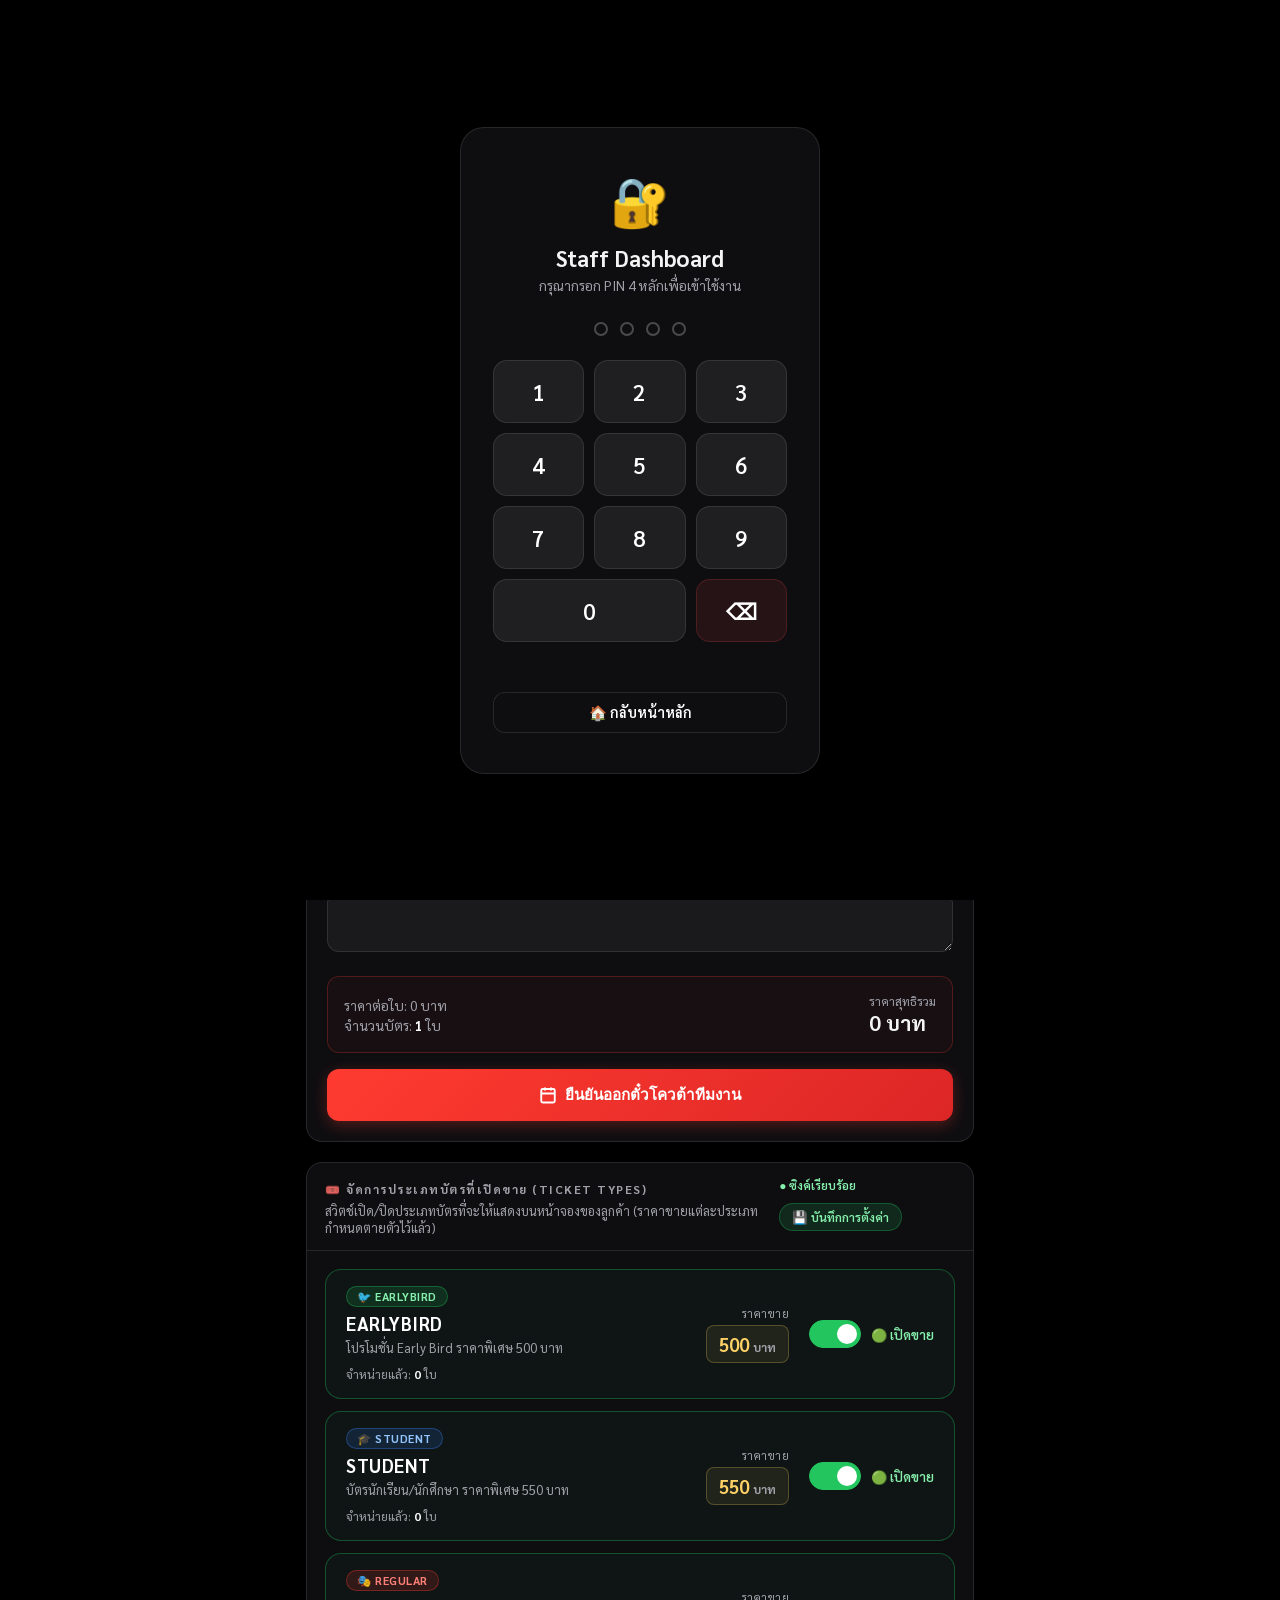
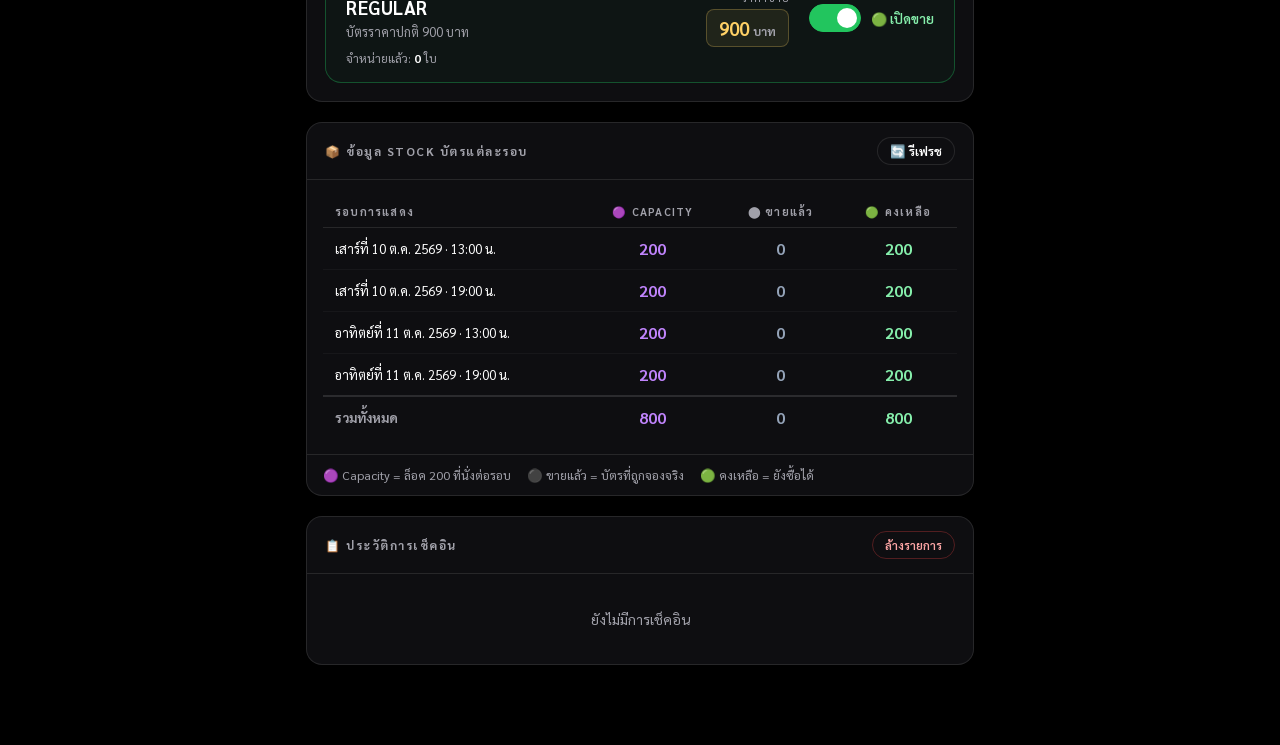
==== commit b39d47a5: "Fix phone search, set capacity to 200, and enable full sync cancellation deletion in Google Sheets" ====
--- a/staff.html
+++ b/staff.html
@@ -1015,7 +1015,7 @@
     </div>
     <div class="stock-wrap" id="stock-table-wrap"></div>
     <div class="stock-footer">
-      <span>🟣 Capacity = ล็อค 800 ที่นั่งต่อรอบ</span>
+      <span>🟣 Capacity = ล็อค 200 ที่นั่งต่อรอบ</span>
       <span>⚫ ขายแล้ว = บัตรที่ถูกจองจริง</span>
       <span>🟢 คงเหลือ = ยังซื้อได้</span>
     </div>
@@ -1090,13 +1090,13 @@
   { id:'w1-sat', dateLabel:'เสาร์ที่ 10 ต.ค. 2569',   slots:['13:00','19:00'] },
   { id:'w1-sun', dateLabel:'อาทิตย์ที่ 11 ต.ค. 2569', slots:['13:00','19:00'] },
 ];
-const DEFAULT_CAPACITY = 800;
+const DEFAULT_CAPACITY = 200;
 
 // ═ SLOT HELPERS ═════════════════════════════════════════════════
 function getSlotKey(dateId, slot) { return `${dateId}|${slot}`; }
 
 function getSlotCapacity(key) {
-  return DEFAULT_CAPACITY; // ล็อค 800 ที่นั่งต่อรอบ
+  return DEFAULT_CAPACITY; // ล็อค 200 ที่นั่งต่อรอบ
 }
 
 function getStaffSoldCount(dateId, slot) {
@@ -1208,15 +1208,15 @@
 // INIT
 // ═══════════════════════════════════════════════════════════════
 document.addEventListener('DOMContentLoaded', async () => {
-  // Auto-migrate legacy stock values to 80
+  // Auto-migrate legacy stock values to 200
   try {
     const stock = JSON.parse(localStorage.getItem('theater_stock') || '{}');
     let changed = false;
     SCHEDULE.forEach(d => {
       d.slots.forEach(slot => {
         const key = getSlotKey(d.id, slot);
-        if (typeof stock[key] !== 'number' || stock[key] <= 0 || stock[key] === 50 || stock[key] === 65 || stock[key] === 80 || stock[key] === 82 || stock[key] === 84 || stock[key] === 85) {
-          stock[key] = 800;
+        if (typeof stock[key] !== 'number' || stock[key] <= 0 || stock[key] > 200 || stock[key] === 800 || stock[key] === 50 || stock[key] === 65 || stock[key] === 80 || stock[key] === 82 || stock[key] === 84 || stock[key] === 85) {
+          stock[key] = 200;
           changed = true;
         }
       });
@@ -2084,8 +2084,8 @@
               const slotKey = key.replace('capacity|', '');
               const parsedVal = parseInt(data.settings[key], 10);
               if (!isNaN(parsedVal) && parsedVal >= 0) {
-                if (parsedVal === 85 || parsedVal === 84 || parsedVal === 82 || parsedVal === 80 || parsedVal === 65 || parsedVal === 50) {
-                  stock[slotKey] = 800;
+                if (parsedVal === 800 || parsedVal > 200 || parsedVal === 85 || parsedVal === 84 || parsedVal === 82 || parsedVal === 80 || parsedVal === 65 || parsedVal === 50) {
+                  stock[slotKey] = 200;
                 } else {
                   stock[slotKey] = parsedVal;
                 }
@@ -2282,16 +2282,9 @@
     // ซิงค์การยกเลิกเช็คอินขึ้น Google Sheets
     syncAction('undoCheckin', { ticketId: ticketId });
   } else if (action === 'cancel') {
-    if (t.cancelled) { showToastStaff('⚠️ บัตรนี้ถูกยกเลิกแล้ว'); return; }
-    if (!confirm(`❗ ยืนยันการยกเลิกบัตรใบนี้\n${ticketId}\n\nStock จะคืน 1 ที่นั่ง`)) return;
-    t.cancelled   = true;
-    t.cancelledAt = now;
-    t.checkedIn   = false;
-    t.checkInTime = null;
-    showToastStaff(`🚫 ยกเลิกบัตร ${ticketId} แล้ว`);
-    
-    // ซิงค์การยกเลิกบัตรขึ้น Google Sheets
-    syncAction('cancelTicket', { ticketId: ticketId });
+    if (!confirm(`❗ ยืนยันการยกเลิกบัตรใบนี้\n${ticketId}\n\nระบบจะลบข้อมูลออกจาก Google Sheets และคืน Stock 1 ที่นั่ง`)) return;
+    deleteTicketPermanently(ticketId, true);
+    return;
   } else if (action === 'restore') {
     if (!t.cancelled) { showToastStaff('⚠️ บัตรนี้ยังใช้งานอยู่'); return; }
     t.cancelled   = false;
@@ -2318,42 +2311,13 @@
   const rep = allTickets[currentDetailTicketId];
   if (!rep) return;
   const name = rep.name || 'ลูกค้า';
-  const qty  = Object.values(allTickets).filter(t => t.orderId === rep.orderId && !t.cancelled).length;
-  if (!confirm(`❗ ยืนยันการยกเลิกตั๋ว ${qty} ใบของ\n\n"​${name}"\n\nบัตรจะถูกทำเครื่องหมาย Cancelled และ Stock จะคืนอัตโนมัติ`)) return;
-  cancelOrder(rep.orderId);
+  const qty  = Object.values(allTickets).filter(t => t.orderId === rep.orderId).length;
+  if (!confirm(`❗ ยืนยันการยกเลิกคำสั่งซื้อของ\n\n"${name}" (${qty} ใบ)\n\nระบบจะลบข้อมูลออกจาก Google Sheets และคืน Stock ทันที`)) return;
+  deleteOrderPermanently(rep.orderId, true);
 }
 
 function cancelOrder(orderId) {
-  const allTickets   = JSON.parse(localStorage.getItem('theater_tickets') || '{}');
-  const orderTickets = Object.values(allTickets).filter(t => t.orderId === orderId && !t.cancelled);
-  if (!orderTickets.length) { showToastStaff('⚠️ ไม่มีตั๋วที่ยังใช้งานได้'); return; }
-
-  const rep = orderTickets[0];
-  const qty = orderTickets.length;
-  const now = new Date().toISOString();
-
-  Object.keys(allTickets).forEach(tid => {
-    if (allTickets[tid].orderId === orderId) {
-      allTickets[tid].cancelled   = true;
-      allTickets[tid].cancelledAt = now;
-      allTickets[tid].checkedIn   = false;
-      allTickets[tid].checkInTime = null;
-    }
-  });
-  localStorage.setItem('theater_tickets', JSON.stringify(allTickets));
-
-  const orders = JSON.parse(localStorage.getItem('theater_orders') || '[]');
-  const oIdx   = orders.findIndex(o => o.orderId === orderId);
-  if (oIdx >= 0) { orders[oIdx].cancelled = true; orders[oIdx].cancelledAt = now;
-    localStorage.setItem('theater_orders', JSON.stringify(orders)); }
-
-  allTicketsCache = allTickets;
-  updateStats(); renderStockTable();
-  openDetailModal(currentDetailTicketId);
-  showToastStaff(`🚫 ยกเลิกตั๋ว ${qty} ใบของ "${rep.name}" — Stock คืนแล้ว`);
-  
-  // ซิงค์การยกเลิกออร์เดอร์ขึ้น Sheets
-  syncAction('cancelOrder', { orderId });
+  deleteOrderPermanently(orderId, true);
 }
 
 function confirmRestoreOrder() {
@@ -2400,8 +2364,8 @@
 // ═══════════════════════════════════════════════════════════════
 // PERMANENTLY DELETE TICKETS / ORDERS (Save Space)
 // ═══════════════════════════════════════════════════════════════
-function deleteTicketPermanently(ticketId) {
-  if (!confirm(`⚠️ คำเตือน: คุณต้องการลบข้อมูลบัตรใบนี้อย่างถาวรใช่หรือไม่?\n${ticketId}\n\n(การดำเนินการนี้จะลบข้อมูลออกจาก Google Sheets อย่างถาวร)`)) return;
+function deleteTicketPermanently(ticketId, skipConfirm = false) {
+  if (!skipConfirm && !confirm(`⚠️ คำเตือน: คุณต้องการยกเลิกและลบข้อมูลบัตรใบนี้อย่างถาวรใช่หรือไม่?\n${ticketId}\n\n(การดำเนินการนี้จะลบข้อมูลออกจาก Google Sheets อย่างถาวร)`)) return;
 
   const allTickets = JSON.parse(localStorage.getItem('theater_tickets') || '{}');
   const t = allTickets[ticketId];
@@ -2417,9 +2381,13 @@
   const oIdx = orders.findIndex(o => o.orderId === orderId);
   if (oIdx >= 0) {
     const o = orders[oIdx];
-    // Remove the ticket from order.tickets array
-    o.tickets = (o.tickets || []).filter(tk => tk.ticketId !== ticketId);
-    o.qty = o.tickets.length;
+    // Remove the ticket from order.tickets array and ticketIds
+    o.tickets = (o.tickets || []).filter(tk => (tk.ticketId || tk) !== ticketId);
+    if (o.ticketIds) {
+      o.ticketIds = o.ticketIds.filter(id => id !== ticketId);
+    }
+    const remainingCount = Object.values(allTickets).filter(tk => tk.orderId === orderId).length;
+    o.qty = remainingCount;
     o.total = o.qty * (o.pricePerTicket || 0);
 
     if (o.qty <= 0) {
@@ -2450,7 +2418,7 @@
       renderCustomerList(document.getElementById('modal-search').value);
     }
   }
-  showToastStaff('🗑️ ลบข้อมูลบัตรถาวรสำเร็จแล้ว');
+  showToastStaff('🗑️ ยกเลิกและลบข้อมูลบัตรออกจาก Google Sheets เรียบร้อย');
 }
 
 function confirmDeleteOrderPermanently() {
@@ -2461,10 +2429,12 @@
   
   if (!confirm(`🚨🚨 คำเตือนขั้นเด็ดขาด 🚨🚨\n\nคุณกำลังจะลบออร์เดอร์และตั๋วทั้งหมดของ "${name}" อย่างถาวร!\nการกระทำนี้จะลบข้อมูลออกจาก Google Sheets อย่างถาวร\n\nต้องการลบถาวรใช่หรือไม่?`)) return;
   
-  deleteOrderPermanently(rep.orderId);
-}
-
-function deleteOrderPermanently(orderId) {
+  deleteOrderPermanently(rep.orderId, true);
+}
+
+function deleteOrderPermanently(orderId, skipConfirm = false) {
+  if (!skipConfirm && !confirm(`🚨 คำเตือน: คุณต้องการยกเลิกและลบออร์เดอร์นี้อย่างถาวรใช่หรือไม่?\n\n(การดำเนินการนี้จะลบข้อมูลออกจาก Google Sheets อย่างถาวร)`)) return;
+
   // 1. Delete all tickets under this orderId from theater_tickets
   const allTickets = JSON.parse(localStorage.getItem('theater_tickets') || '{}');
   Object.keys(allTickets).forEach(tid => {
@@ -2493,7 +2463,7 @@
     renderCustomerList(document.getElementById('modal-search').value);
   }
   
-  showToastStaff('🗑️ ลบข้อมูลออร์เดอร์ถาวรแล้ว');
+  showToastStaff('🗑️ ยกเลิกและลบออร์เดอร์ออกจาก Google Sheets เรียบร้อย');
 }
 
 // ═══════════════════════════════════════════════════════════════
@@ -2548,19 +2518,20 @@
     </table>`;
 }
 
-function resetAllCapacityTo800() {
+function resetAllCapacityTo200() {
   const stock = {};
   SCHEDULE.forEach(d => {
     d.slots.forEach(slot => {
       const key = getSlotKey(d.id, slot);
-      stock[key] = 800;
-      syncCapacityToSheets(key, 800);
+      stock[key] = 200;
+      syncCapacityToSheets(key, 200);
     });
   });
   localStorage.setItem('theater_stock', JSON.stringify(stock));
   renderStockTable();
-  showToastStaff('✅ ปรับ Capacity ทุกรอบเป็น 800 ที่นั่งเรียบร้อยแล้ว!');
-}
+  showToastStaff('✅ ปรับ Capacity ทุกรอบเป็น 200 ที่นั่งเรียบร้อยแล้ว!');
+}
+const resetAllCapacityTo800 = resetAllCapacityTo200;
 
 async function adjustCapacity(key, delta) {
   const stock   = JSON.parse(localStorage.getItem('theater_stock') || '{}');
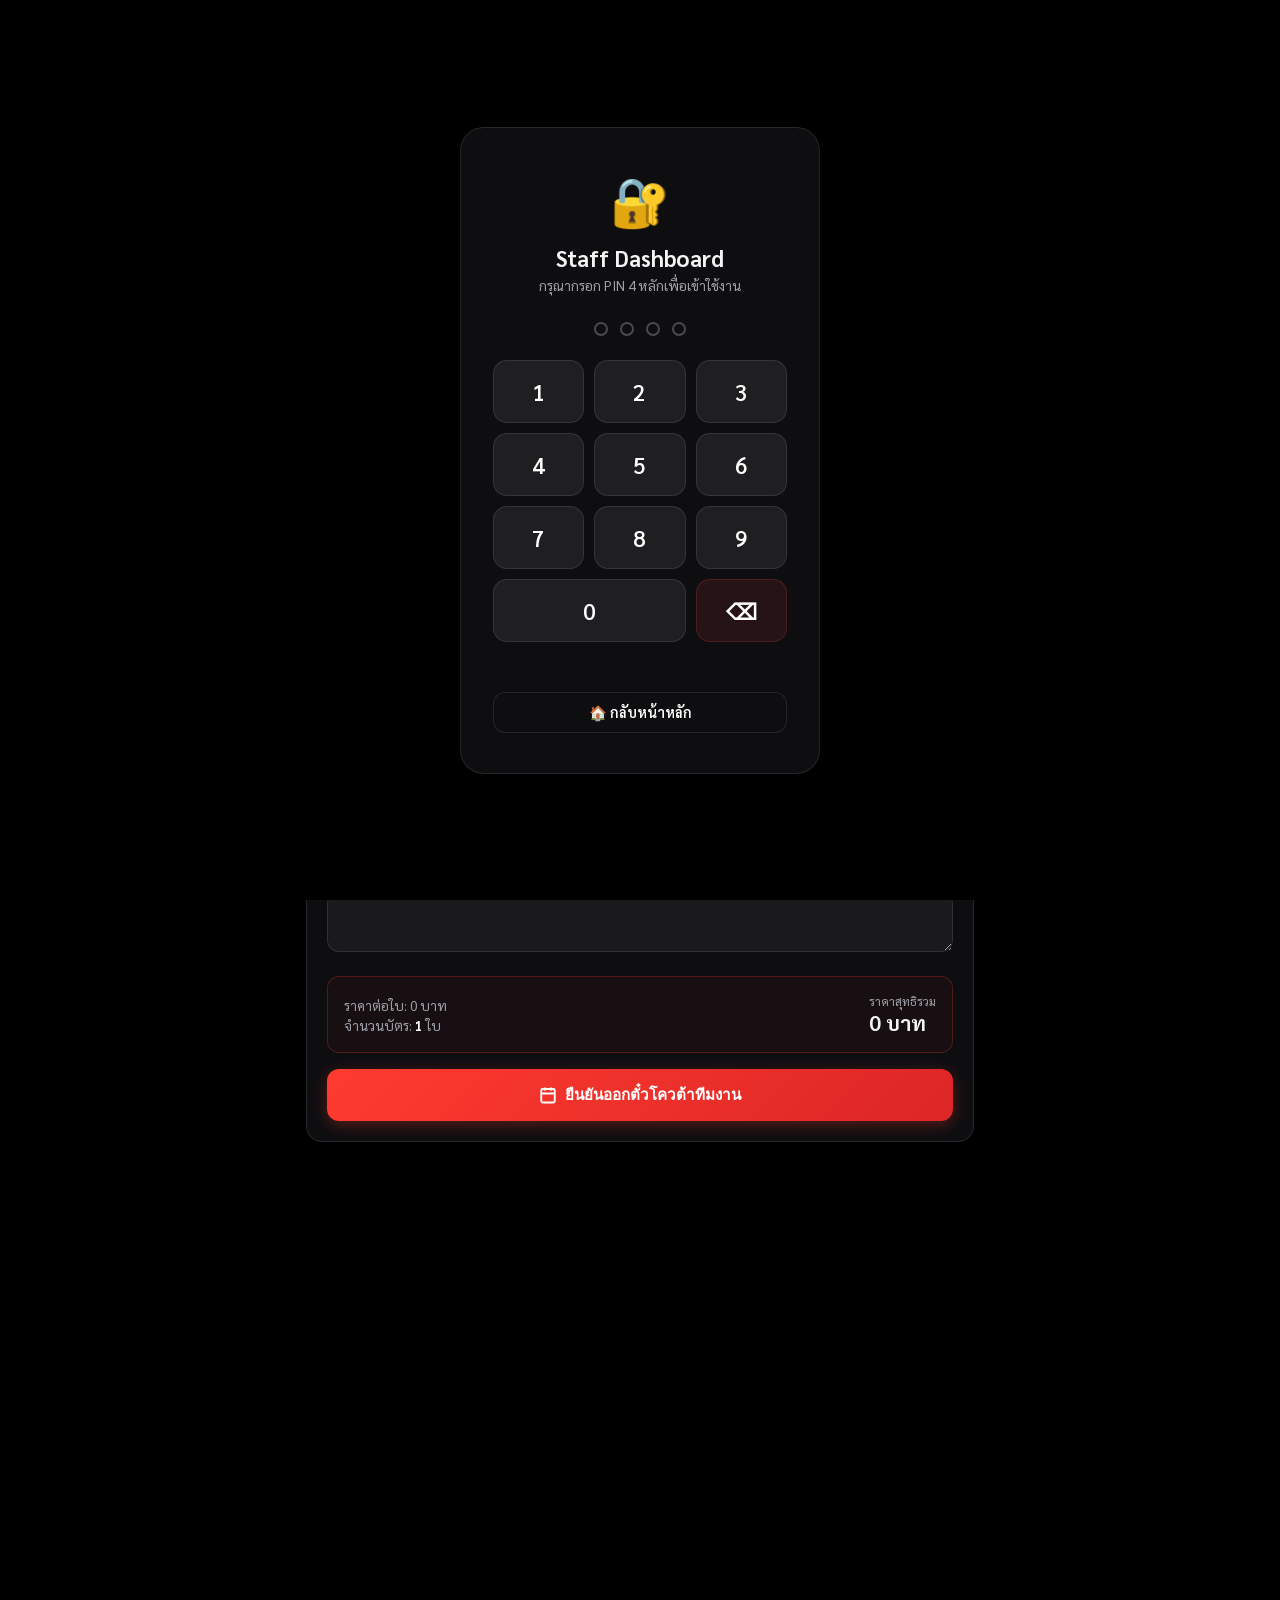
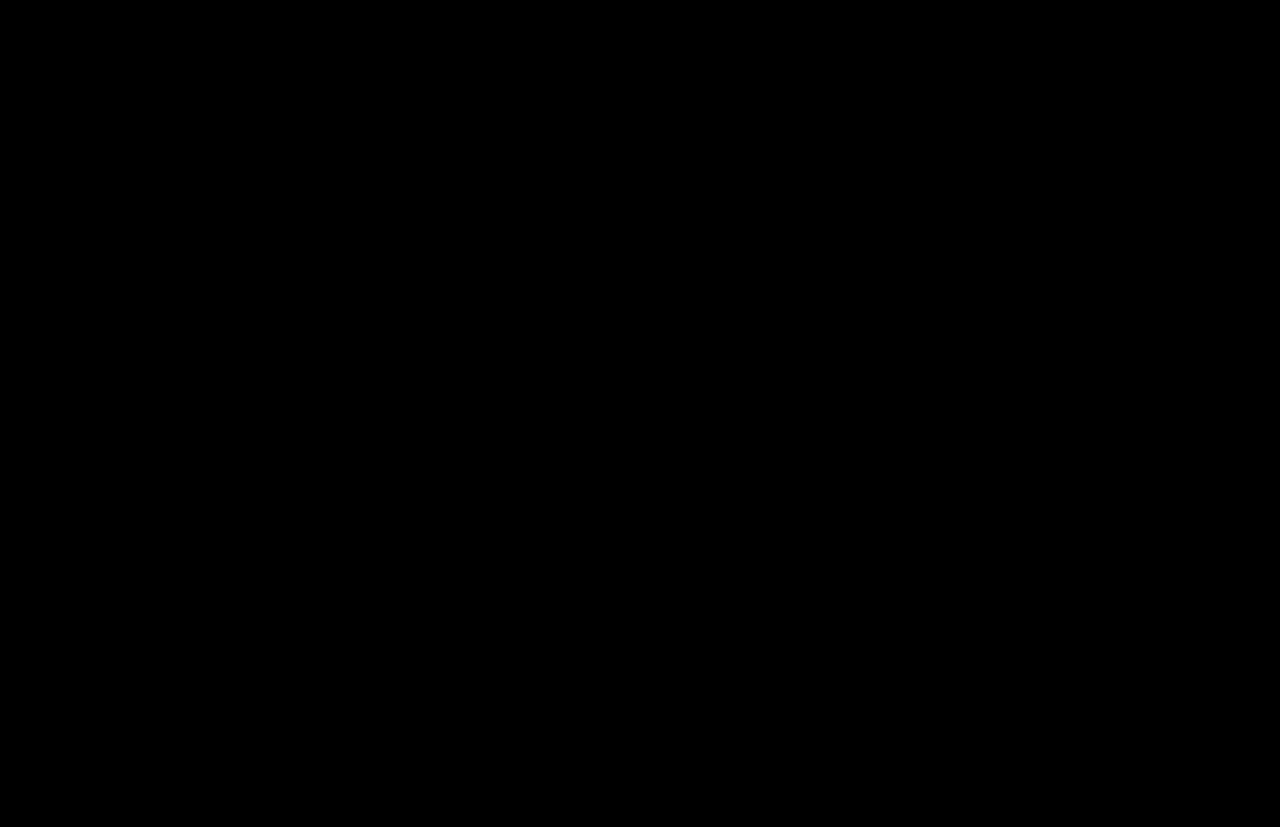
==== commit 71d9ce92: "feat(quota): limit Early Bird tickets to 50 per slot and show real-time quota status" ====
--- a/staff.html
+++ b/staff.html
@@ -1060,7 +1060,7 @@
 
 
 const STAFF_TICKET_DEFS = [
-  { id: 'earlybird', name: 'EARLYBIRD', desc: 'โปรโมชั่น Early Bird ราคาพิเศษ 500 บาท', defaultPrice: 500, badge: 'early',   badgeText: '🐦 EARLYBIRD' },
+  { id: 'earlybird', name: 'EARLYBIRD', desc: 'โปรโมชั่น Early Bird ราคาพิเศษ 500 บาท (จำกัด 50 ใบ/รอบ)', defaultPrice: 500, badge: 'early',   badgeText: '🐦 EARLYBIRD' },
   { id: 'student',   name: 'STUDENT',   desc: 'บัตรนักเรียน/นักศึกษา ราคาพิเศษ 550 บาท', defaultPrice: 550, badge: 'student', badgeText: '🎓 STUDENT' },
   { id: 'regular',   name: 'REGULAR',   desc: 'บัตรราคาปกติ 900 บาท',               defaultPrice: 900, badge: 'regular', badgeText: '🎭 REGULAR' },
 ];
@@ -1104,6 +1104,24 @@
   const targetLabel = makeShowDateLabel(SCHEDULE.find(d => d.id === dateId)?.dateLabel, slot);
   return Object.values(tickets).filter(t => {
     if (t.cancelled) return false;
+    if (t.showDateId && t.showSlot) {
+      return t.showDateId === dateId && t.showSlot === slot;
+    }
+    const resolved = findSlotByLabel(t.showDate);
+    if (resolved.dateId && resolved.slot) {
+      return resolved.dateId === dateId && resolved.slot === slot;
+    }
+    return t.showDate === targetLabel;
+  }).length;
+}
+
+function getStaffEarlybirdSoldCount(dateId, slot) {
+  const tickets = JSON.parse(localStorage.getItem('theater_tickets') || '{}');
+  const targetLabel = makeShowDateLabel(SCHEDULE.find(d => d.id === dateId)?.dateLabel, slot);
+  return Object.values(tickets).filter(t => {
+    if (t.cancelled) return false;
+    const isEB = t.typeId === 'earlybird' || (t.type && String(t.type).toUpperCase().includes('EARLY'));
+    if (!isEB) return false;
     if (t.showDateId && t.showSlot) {
       return t.showDateId === dateId && t.showSlot === slot;
     }
@@ -1342,6 +1360,7 @@
           <div style="font-size:0.75rem;color:var(--muted);margin-top:6px">
             จำหน่ายแล้ว: <strong style="color:#ffffff">${soldCount}</strong> ใบ
           </div>
+          ${t.id === 'earlybird' ? `<div style="font-size:0.73rem;color:#f59e0b;margin-top:3px;font-weight:600">⚡ โควต้าจำกัดรอบละ 50 ใบ (รวม 4 รอบ = สูงสุด 200 ใบ)</div>` : ''}
         </div>
         <div class="tsi-right">
           <div class="tsi-price-wrap">
@@ -2491,8 +2510,19 @@
       const remClass = isFull ? 'stock-zero' : isLow ? 'stock-low' : 'stock-ok';
       const label = makeShowDateLabel(d.dateLabel, slot);
       const soldOut = isFull ? `<span class="stock-soldout-badge">SOLD OUT</span>` : '';
+      
+      const ebSold = getStaffEarlybirdSoldCount(d.id, slot);
+      const ebRem = Math.max(0, 50 - ebSold);
+      const ebNote = `<div style="font-size:0.73rem;color:#f59e0b;margin-top:4px;display:flex;align-items:center;gap:6px;">
+        <span>🐦 Early Bird: ขาย <strong>${ebSold}</strong>/50 ใบ</span>
+        <span style="color:${ebRem <= 0 ? '#ef4444' : '#10b981'};font-weight:600">(${ebRem <= 0 ? 'หมดโควต้า' : 'เหลือ ' + ebRem})</span>
+      </div>`;
+
       rows += `<tr class="${isFull ? 'stock-row-full' : ''}">
-        <td class="stock-label">${escHtml(label)}${soldOut}</td>
+        <td class="stock-label">
+          <div>${escHtml(label)}${soldOut}</div>
+          ${ebNote}
+        </td>
         <td class="stock-num stock-cap">${cap}</td>
         <td class="stock-num stock-sold">${sold}</td>
         <td class="stock-num ${remClass}">${rem}</td>
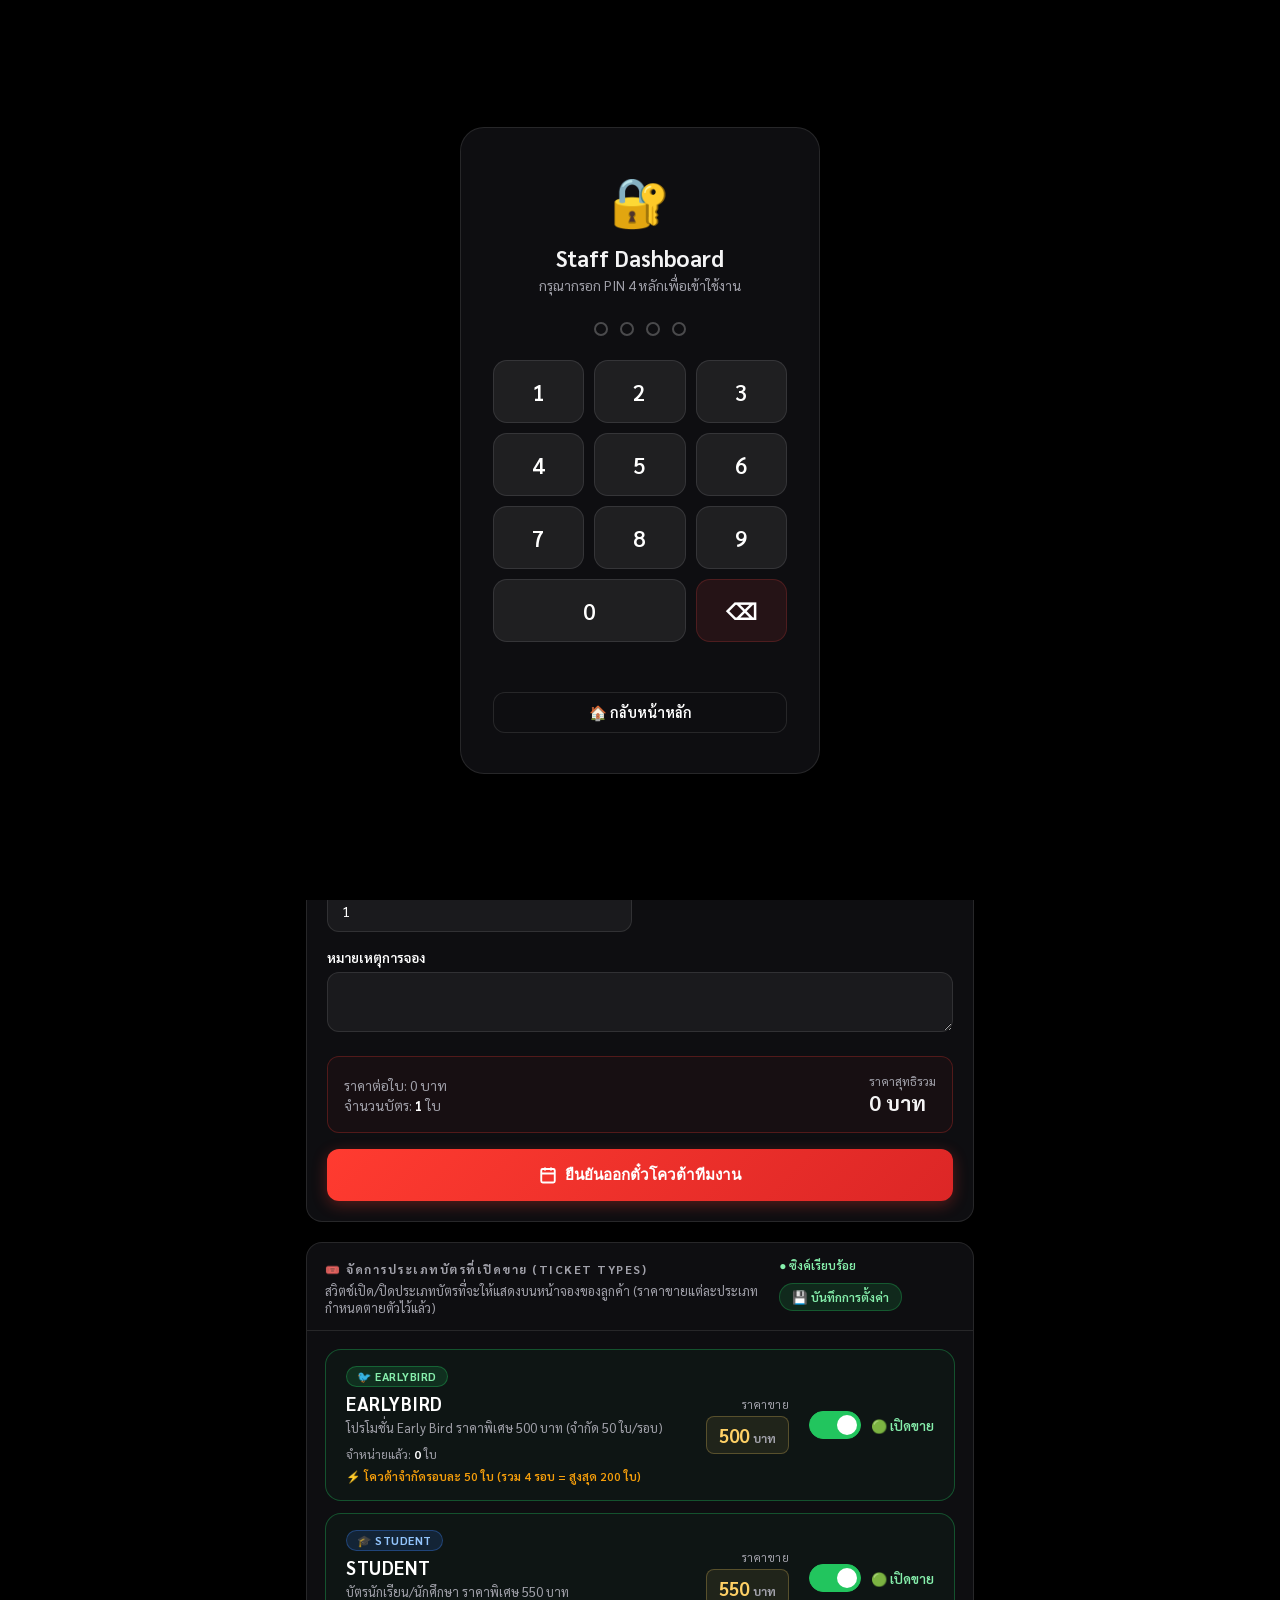
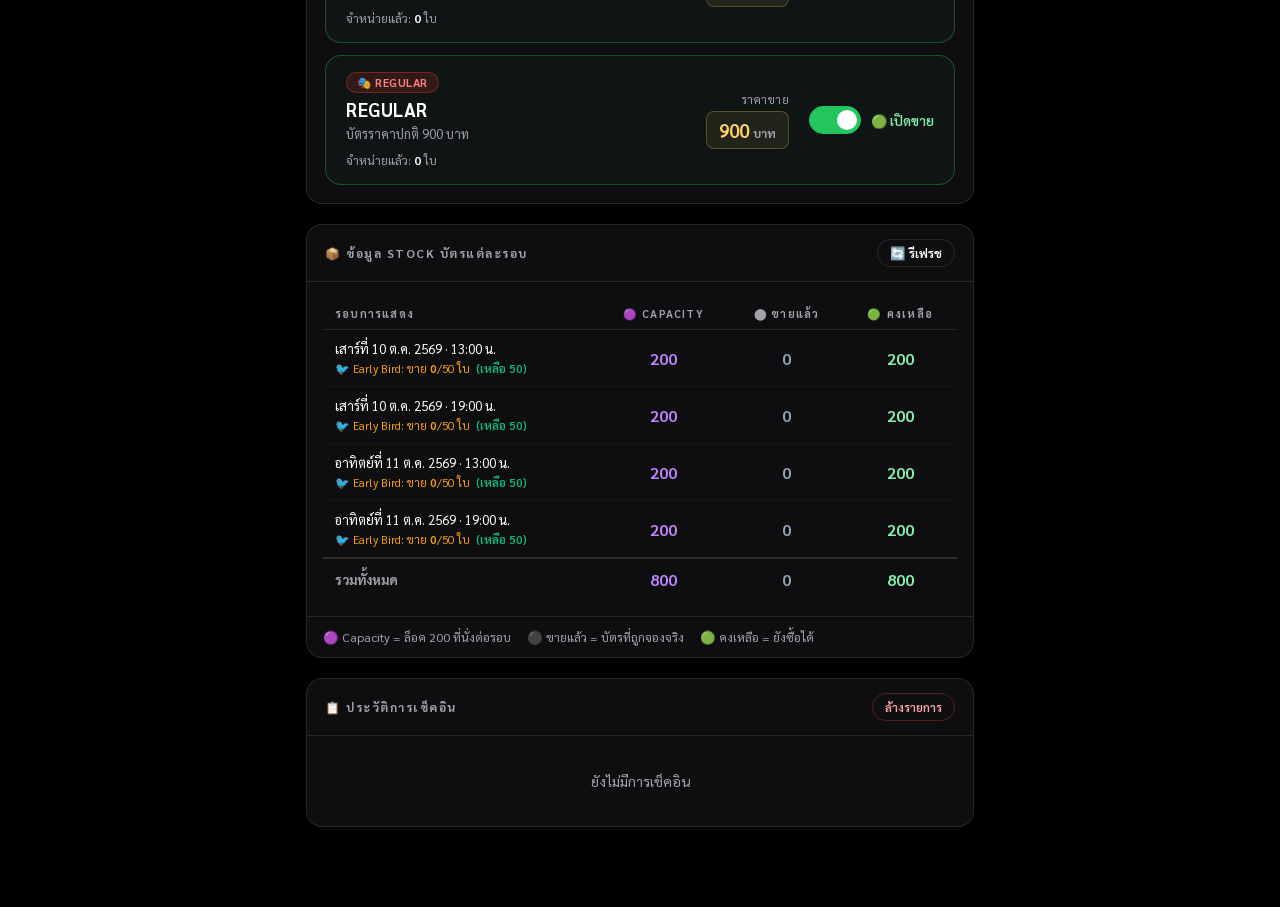
==== commit 03a6e1de: "feat(form): add nickname field to booking form, e-ticket, staff portal, and google sheets sync" ====
--- a/staff.html
+++ b/staff.html
@@ -934,6 +934,10 @@
       <div class="booking-group">
         <label for="sb-name">ชื่อ–นามสกุลผู้ซื้อ <span style="color:var(--error)">*</span></label>
         <input type="text" id="sb-name" required />
+      </div>
+      <div class="booking-group">
+        <label for="sb-nickname">ชื่อเล่น</label>
+        <input type="text" id="sb-nickname" placeholder="เช่น บอส, เจน" />
       </div>
       <div class="booking-group">
         <label for="sb-phone">เบอร์โทรศัพท์ <span style="color:var(--error)">*</span></label>
@@ -1585,6 +1589,7 @@
     const q        = query.toLowerCase();
     const searched = filtered.filter(t =>
       (t.name||'').toLowerCase().includes(q) ||
+      (t.nickname||'').toLowerCase().includes(q) ||
       (t.phone||'').includes(q) ||
       (t.orderId||'').toLowerCase().includes(q) ||
       (t.ticketId||'').toLowerCase().includes(q)
@@ -1631,7 +1636,7 @@
       <div class="customer-item" onclick="openDetailModal('${t.ticketId}')">
         <div class="customer-avatar ${isAllChecked?'avatar-checked':'avatar-pending'}" style="${isAllCancelled?'opacity:0.4':''}">${escHtml(initial)}</div>
         <div class="customer-info">
-          <div class="customer-name" style="${isAllCancelled?'text-decoration:line-through;opacity:0.6':''}">${escHtml(t.name||'—')}</div>
+          <div class="customer-name" style="${isAllCancelled?'text-decoration:line-through;opacity:0.6':''}">${escHtml(t.name||'—')}${t.nickname ? ` <span style="font-size:0.8rem;color:#a1a1aa;font-weight:400">(${escHtml(t.nickname)})</span>` : ''}</div>
           <div class="customer-meta">📞 ${escHtml(t.phone||'—')} · ${escHtml(t.type||'—')} · ${allT.length} ใบ${isAllCancelled?' · ยกเลิก':''}</div>
           <div class="customer-tid">${escHtml(t.orderId||'—')}</div>
         </div>
@@ -1662,7 +1667,7 @@
 
   // --- Fill VIEW mode ---
   document.getElementById('dv-avatar').textContent = (rep.name||'?').charAt(0);
-  document.getElementById('dv-name').textContent   = rep.name   || '—';
+  document.getElementById('dv-name').textContent   = rep.nickname ? `${rep.name} (${rep.nickname})` : (rep.name || '—');
   document.getElementById('dv-phone').textContent  = `📞 ${rep.phone||'—'}`;
   document.getElementById('dv-email').textContent  = rep.email  ? `✉️ ${rep.email}` : '';
   document.getElementById('dv-orderid').textContent   = orderId   || '—';
@@ -2181,7 +2186,7 @@
   wrap.style.display = 'block';
   let rows = '';
   if (ticket?.name) {
-    rows += `<div class="result-row"><span>ชื่อ-นามสกุล</span><strong>${ticket.name}</strong></div>`;
+    rows += `<div class="result-row"><span>ชื่อ-นามสกุล</span><strong>${ticket.name}${ticket.nickname ? ` (${ticket.nickname})` : ''}</strong></div>`;
     rows += `<div class="result-row"><span>เบอร์โทร</span><strong>${ticket.phone||'—'}</strong></div>`;
     if (ticket.type) rows += `<div class="result-row"><span>ประเภทบัตร</span><strong>${ticket.type}</strong></div>`;
     if (ticket.showDate) rows += `<div class="result-row"><span>รอบแสดง</span><strong>${ticket.showDate}</strong></div>`;
@@ -2674,6 +2679,7 @@
 
 async function submitQuotaBooking() {
   const nameEl     = document.getElementById('sb-name');
+  const nicknameEl = document.getElementById('sb-nickname');
   const phoneEl    = document.getElementById('sb-phone');
   const emailEl    = document.getElementById('sb-email');
   const showdateEl = document.getElementById('sb-showdate');
@@ -2683,10 +2689,11 @@
 
   if (!nameEl || !phoneEl || !showdateEl || !typeEl || !qtyEl) return;
 
-  const name  = nameEl.value.trim();
+  const name     = nameEl.value.trim();
+  const nickname = nicknameEl ? nicknameEl.value.trim() : '';
   const rawPhone = phoneEl.value.trim();
-  const phone = cleanThaiPhone(rawPhone);
-  const email = emailEl.value.trim();
+  const phone    = cleanThaiPhone(rawPhone);
+  const email    = emailEl.value.trim();
   const showDateLabel = showdateEl.value;
   const ticketType = typeEl.value;
   const qty   = parseInt(qtyEl.value) || 1;
@@ -2730,6 +2737,7 @@
       ticketNum: i,
       orderId,
       name,
+      nickname,
       phone,
       email,
       note:       note ? `[โควต้าแอดมิน] ${note}` : '[โควต้าแอดมิน]',
@@ -2750,6 +2758,7 @@
   const order = {
     orderId,
     name,
+    nickname,
     phone,
     email,
     note:       note ? `[โควต้าแอดมิน] ${note}` : '[โควต้าแอดมิน]',
@@ -2788,6 +2797,7 @@
 
     // Clear form inputs
     nameEl.value = '';
+    if (nicknameEl) nicknameEl.value = '';
     phoneEl.value = '';
     emailEl.value = '';
     qtyEl.value = '1';
@@ -2810,6 +2820,7 @@
             orderId:        order.orderId,
             timestamp:      new Date().toLocaleString('th-TH', { timeZone: 'Asia/Bangkok' }),
             name:           order.name + ' (ทีมงานออกตั๋ว)',
+            nickname:       order.nickname || '',
             phone:          order.phone,
             email:          order.email  || '—',
             ticketType:     order.typeName,
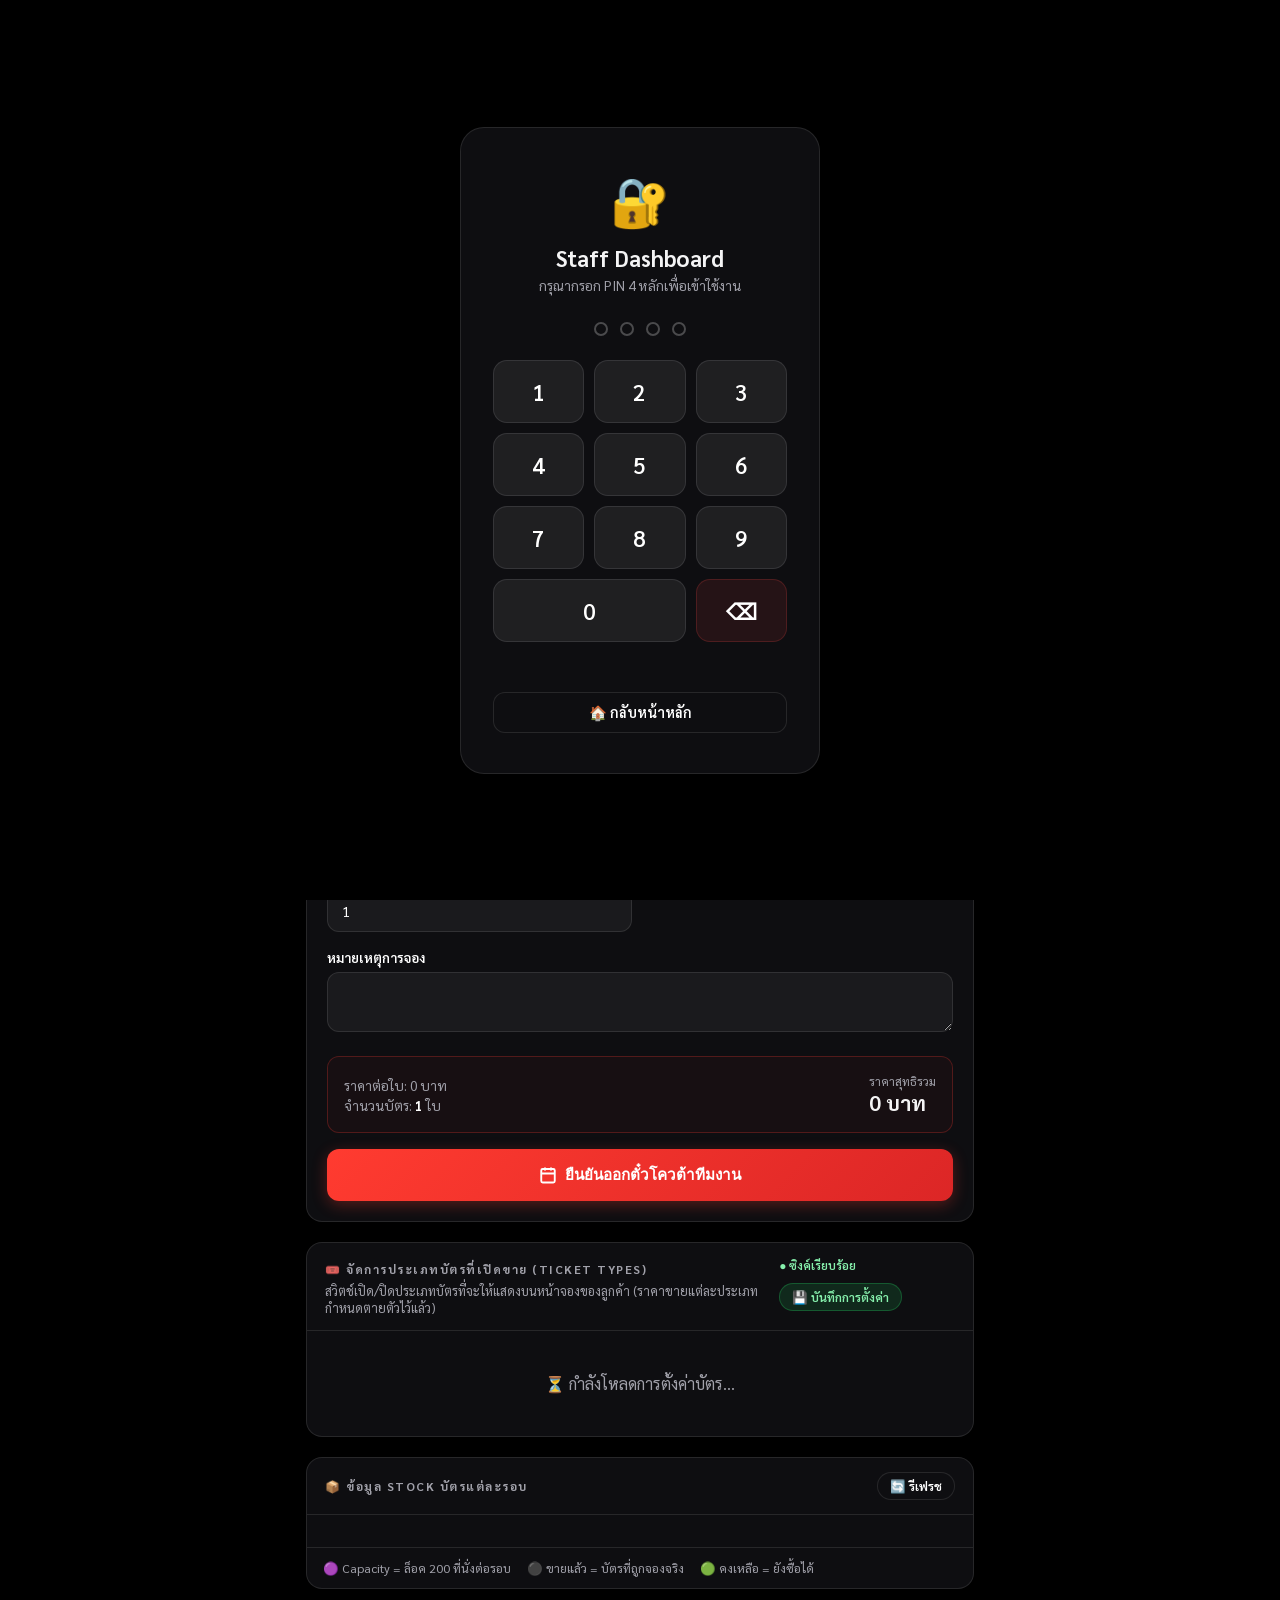
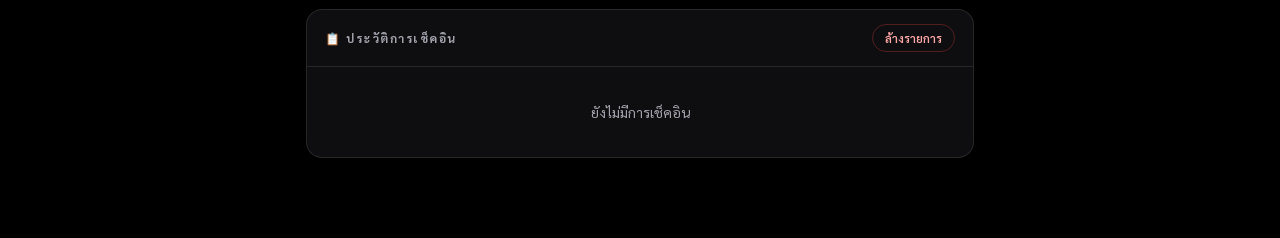
==== commit fda2030b: "feat(promo): add NMC300 promo code for 300 THB discount" ====
--- a/staff.html
+++ b/staff.html
@@ -796,6 +796,7 @@
         <div class="detail-row"><span class="dr-label">รอบการแสดง</span><span class="dr-val" id="dv-showdate">—</span></div>
         <div class="detail-row"><span class="dr-label">ประเภทบัตร</span><span class="dr-val" id="dv-type">—</span></div>
         <div class="detail-row"><span class="dr-label">จำนวน</span><span class="dr-val" id="dv-qty">—</span></div>
+        <div class="detail-row" id="dv-discount-row" style="display:none; color:#4ade80;"><span class="dr-label" style="color:#4ade80;">ส่วนลดโค้ด</span><span class="dr-val" id="dv-discount" style="color:#4ade80; font-weight:600;">—</span></div>
         <div class="detail-row"><span class="dr-label">ราคารวม</span><span class="dr-val" id="dv-total">—</span></div>
         <div class="detail-row" id="dv-note-row" style="display:none"><span class="dr-label">หมายเหตุ</span><span class="dr-val" id="dv-note">—</span></div>
         <div class="detail-row"><span class="dr-label">วันที่จอง</span><span class="dr-val" id="dv-timestamp">—</span></div>
@@ -1675,8 +1676,25 @@
   document.getElementById('dv-type').textContent      = rep.type  || '—';
   document.getElementById('dv-qty').textContent       = orderTickets.length + ' ใบ';
 
-  const total = rep.pricePerTicket ? rep.pricePerTicket * orderTickets.length : (rep.total || 0);
-  document.getElementById('dv-total').textContent = total
+  const allOrders = JSON.parse(localStorage.getItem('theater_orders') || '[]');
+  const order     = allOrders.find(o => o.orderId === orderId);
+
+  const discount = (order?.discount != null) ? order.discount : (rep.discount || 0);
+  const promoCode = order?.promoCode || rep.promoCode || '';
+  const total = (order?.total != null)
+    ? order.total
+    : (rep.pricePerTicket ? Math.max(0, rep.pricePerTicket * orderTickets.length - discount) : (rep.total || 0));
+
+  const dvDiscountRow = document.getElementById('dv-discount-row');
+  const dvDiscountVal = document.getElementById('dv-discount');
+  if (discount > 0 && dvDiscountRow) {
+    dvDiscountRow.style.display = 'flex';
+    if (dvDiscountVal) dvDiscountVal.textContent = `-${discount.toLocaleString('th-TH')} บาท ${promoCode ? '(' + promoCode + ')' : ''}`;
+  } else if (dvDiscountRow) {
+    dvDiscountRow.style.display = 'none';
+  }
+
+  document.getElementById('dv-total').textContent = total != null
     ? total.toLocaleString('th-TH') + ' บาท' : '—';
 
   if (rep.note) {
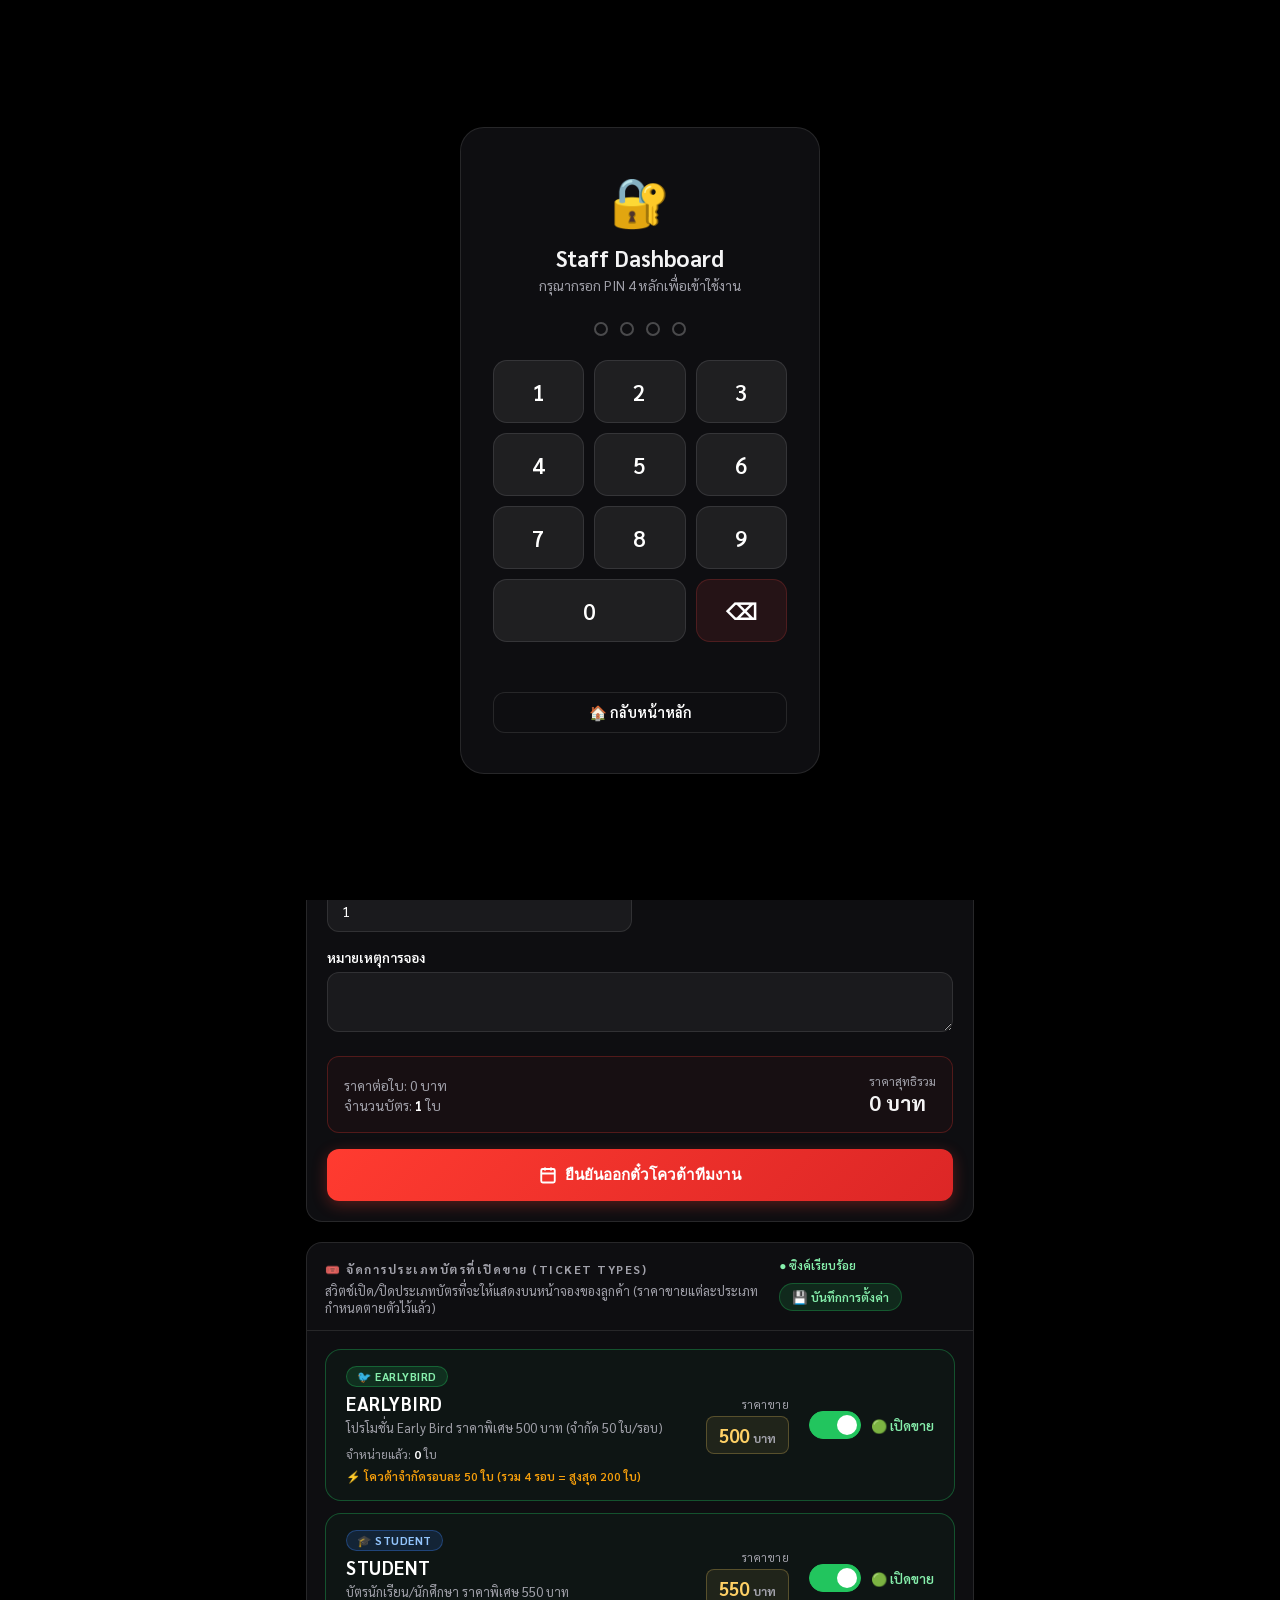
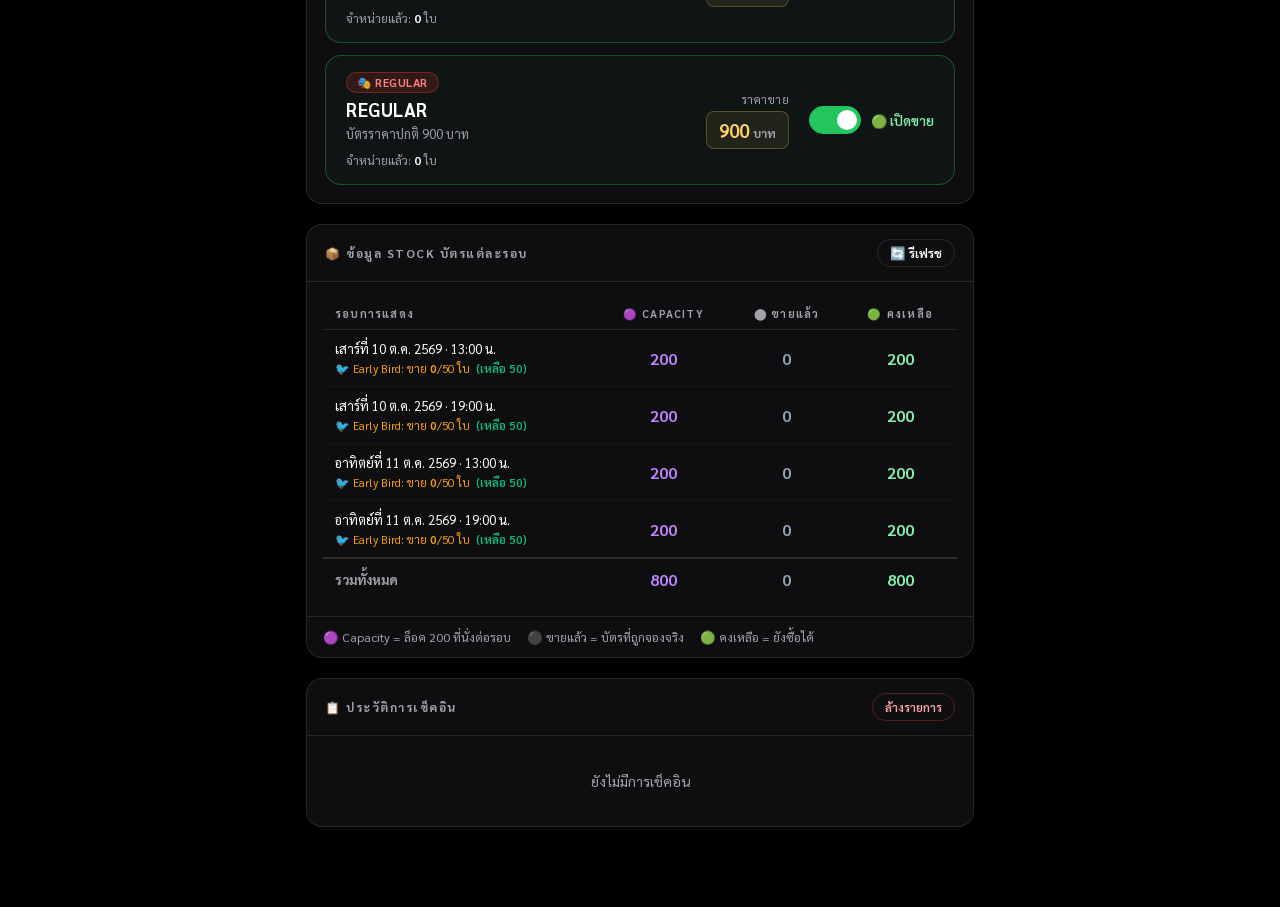
==== commit e72cf482: "fix(staff): resolve duplicate variable declaration syntax error blocking PIN keypad" ====
--- a/staff.html
+++ b/staff.html
@@ -1705,8 +1705,6 @@
   }
 
   // timestamp from orderId or fallback
-  const allOrders = JSON.parse(localStorage.getItem('theater_orders') || '[]');
-  const order     = allOrders.find(o => o.orderId === orderId);
   document.getElementById('dv-timestamp').textContent = order?.timestamp
     ? new Date(order.timestamp).toLocaleString('th-TH',{timeZone:'Asia/Bangkok'}) : '—';
 
